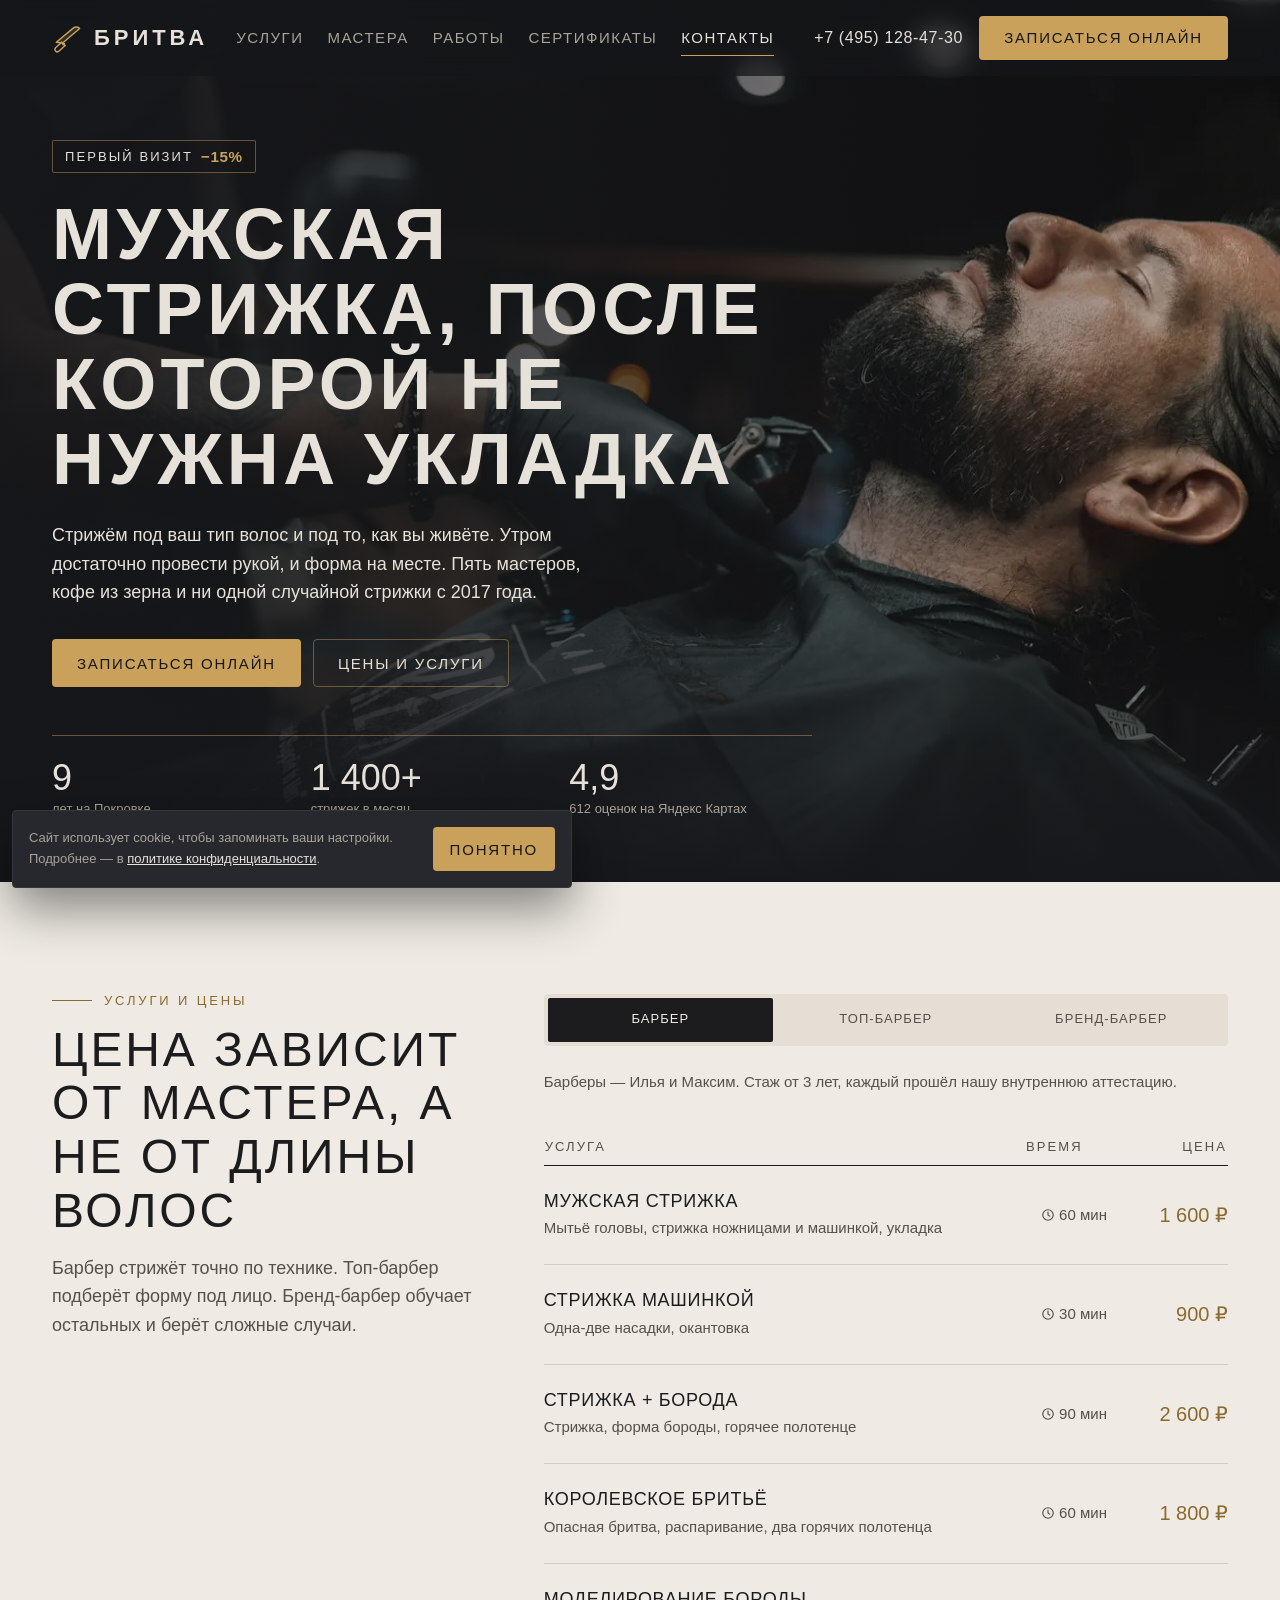
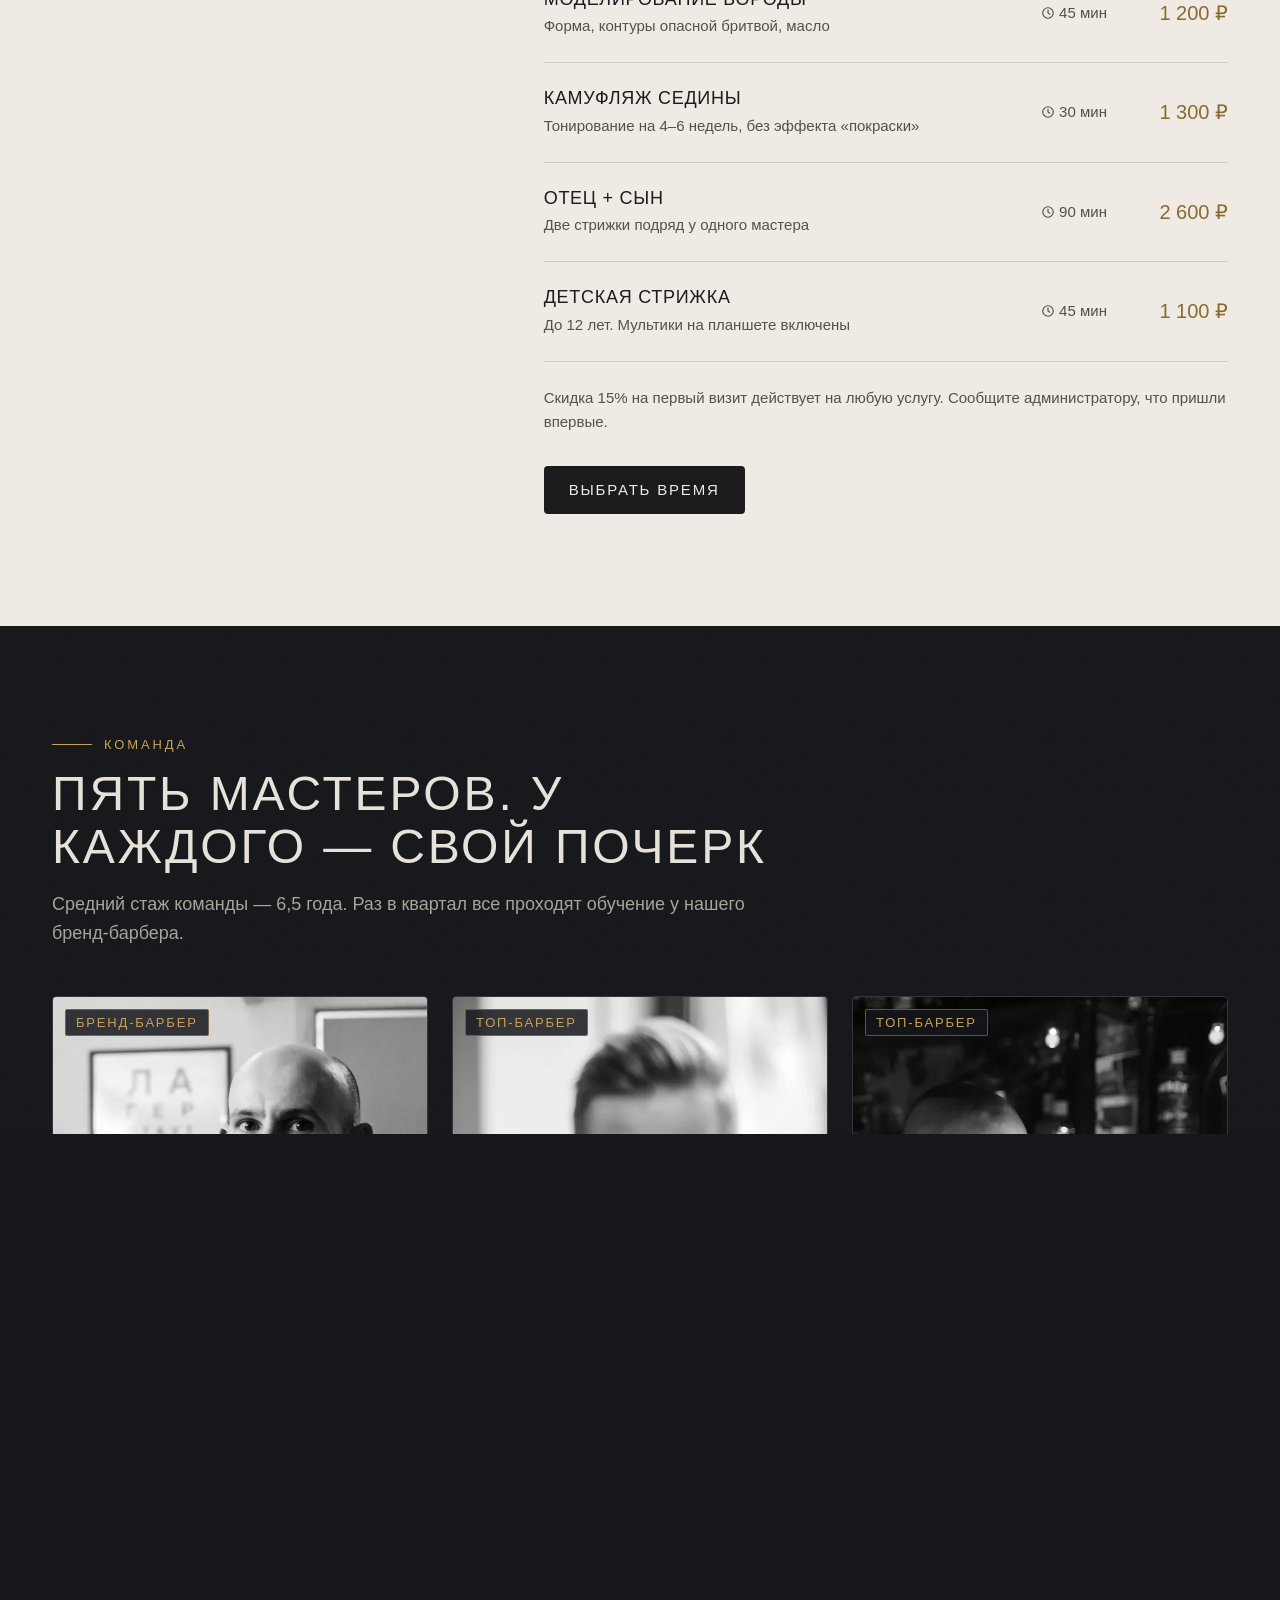
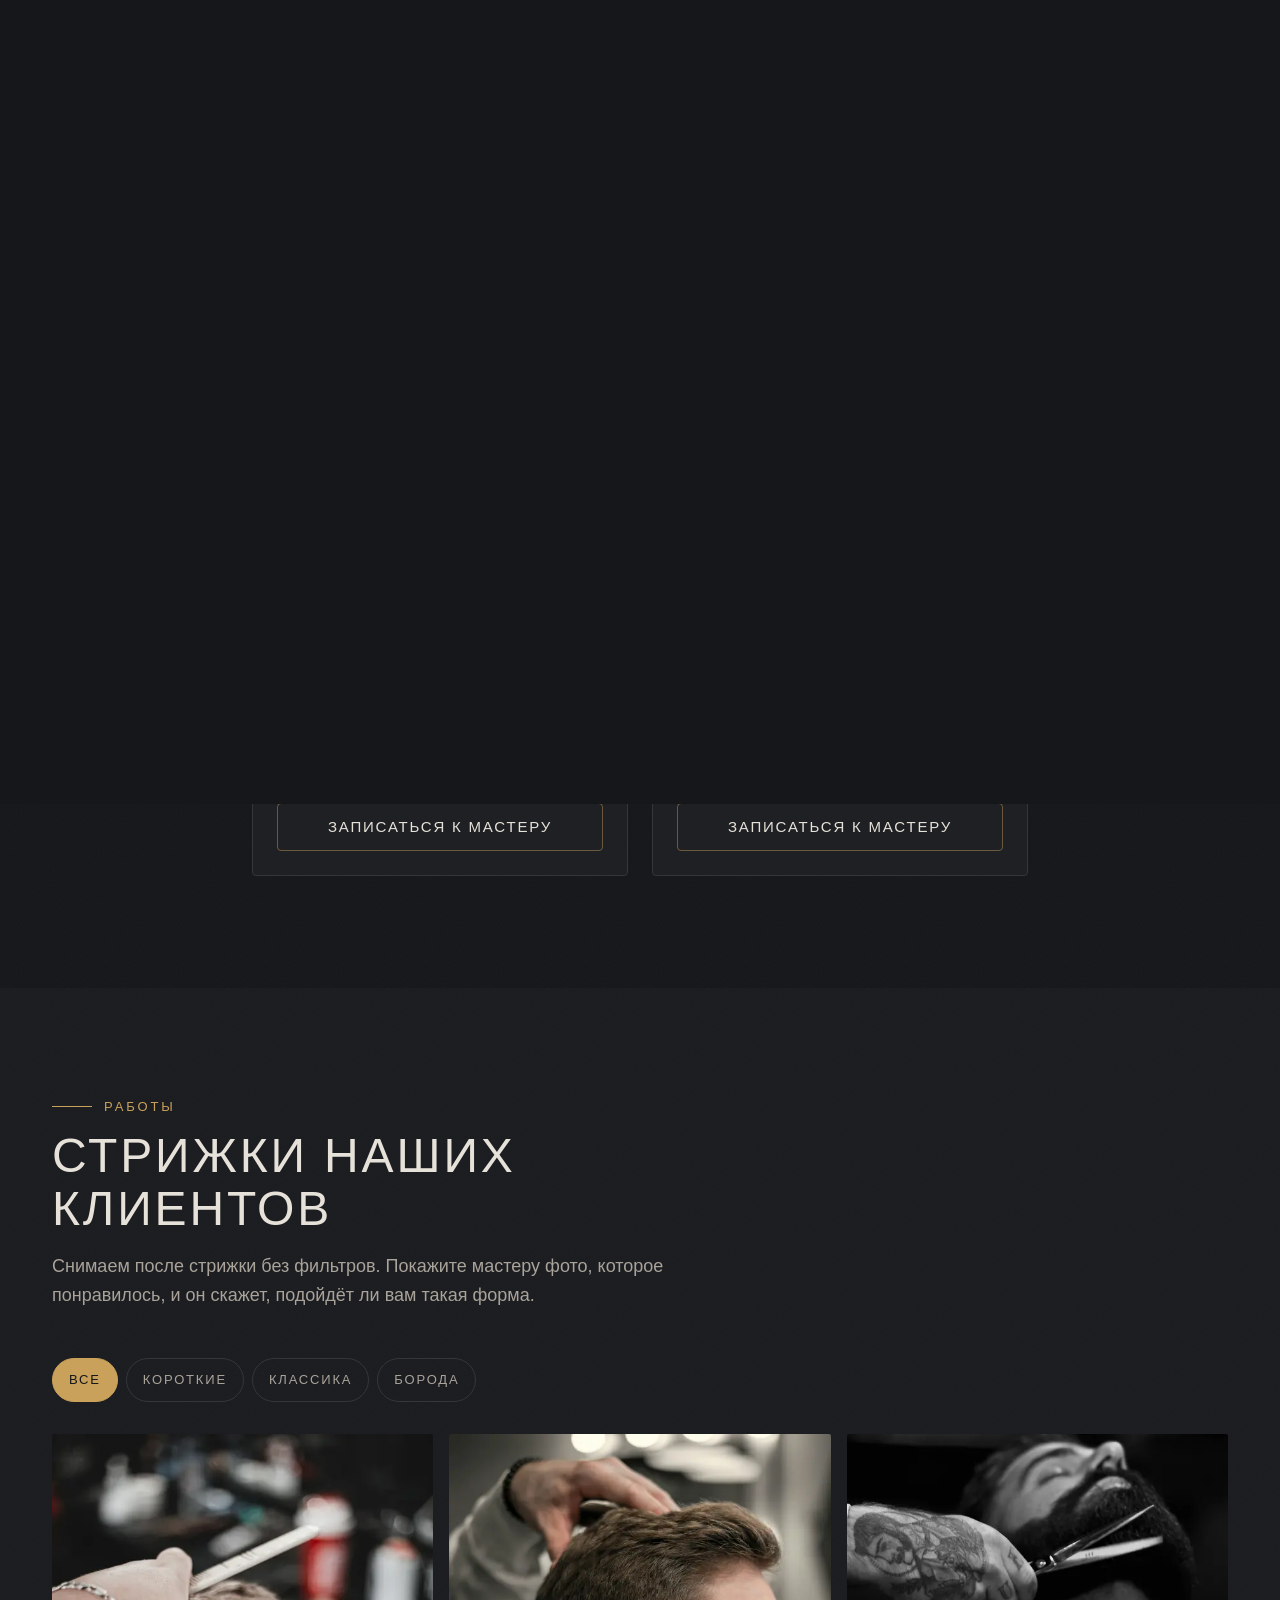
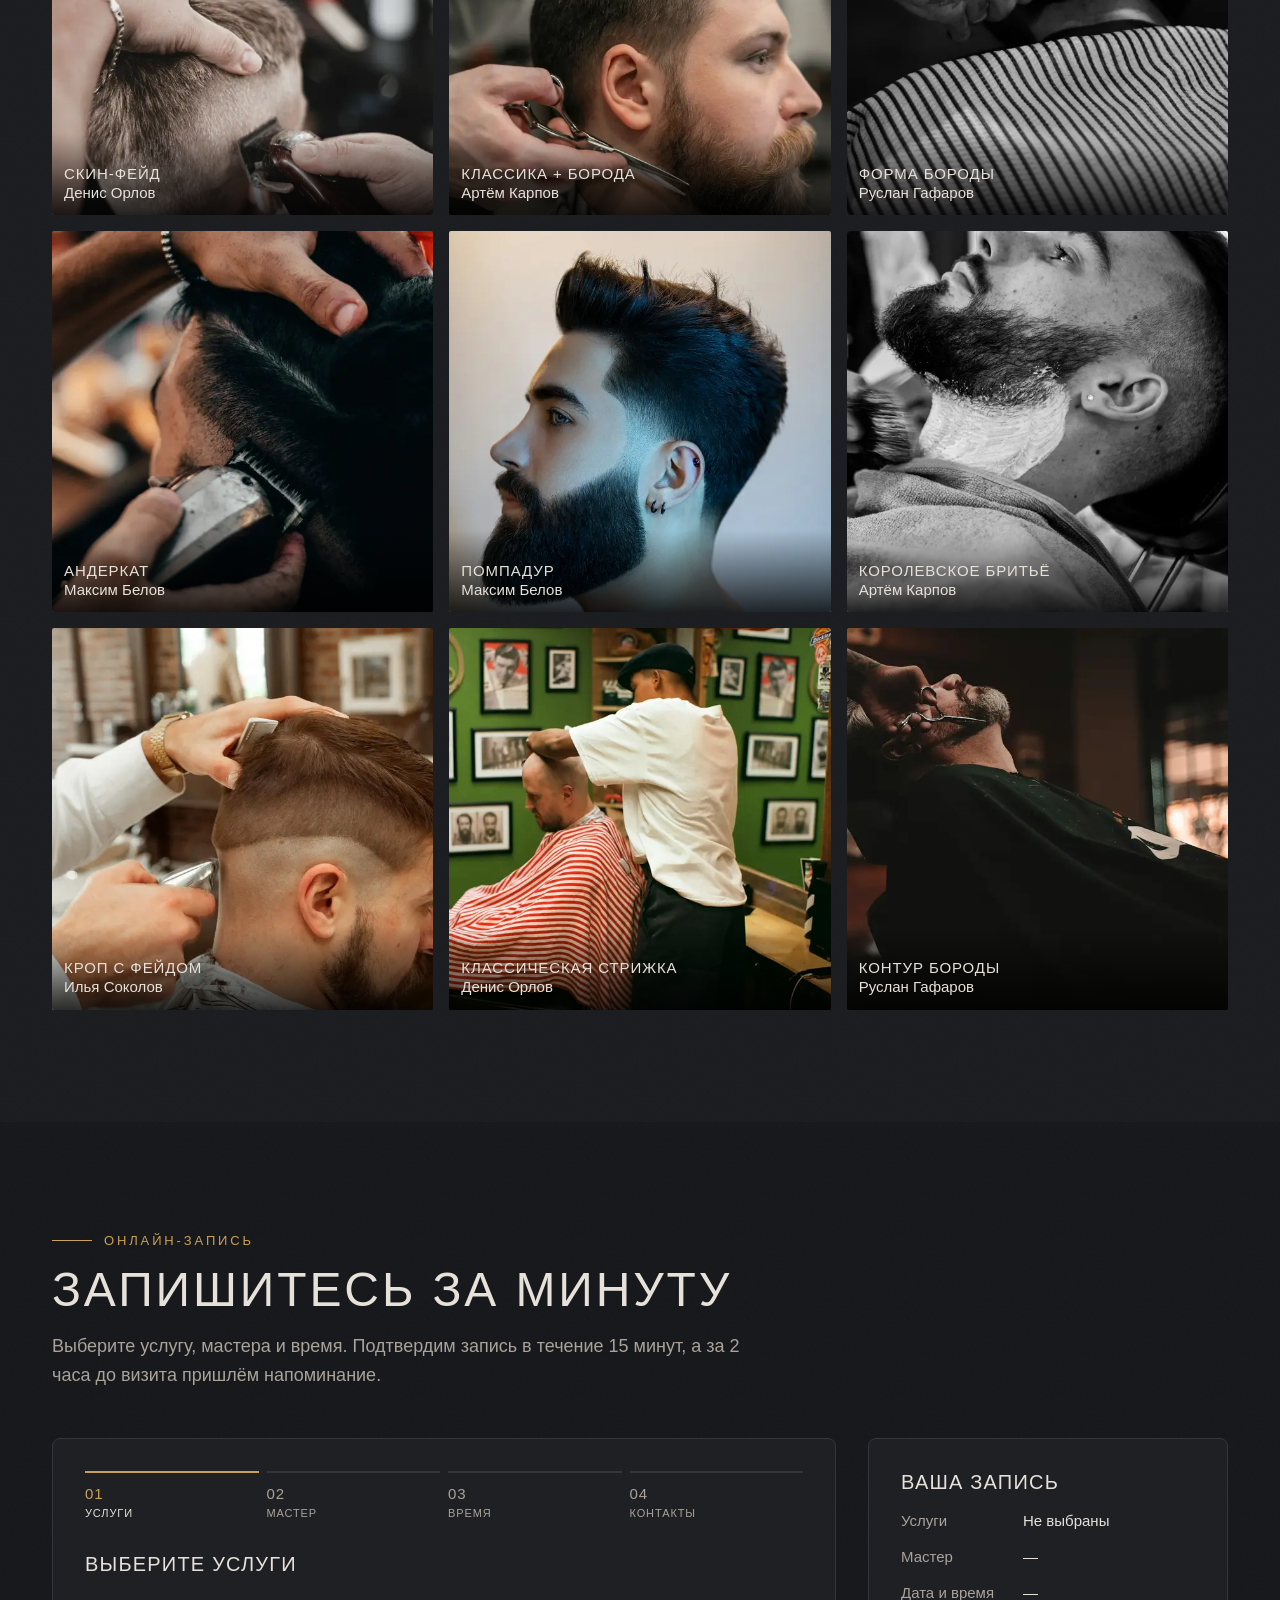
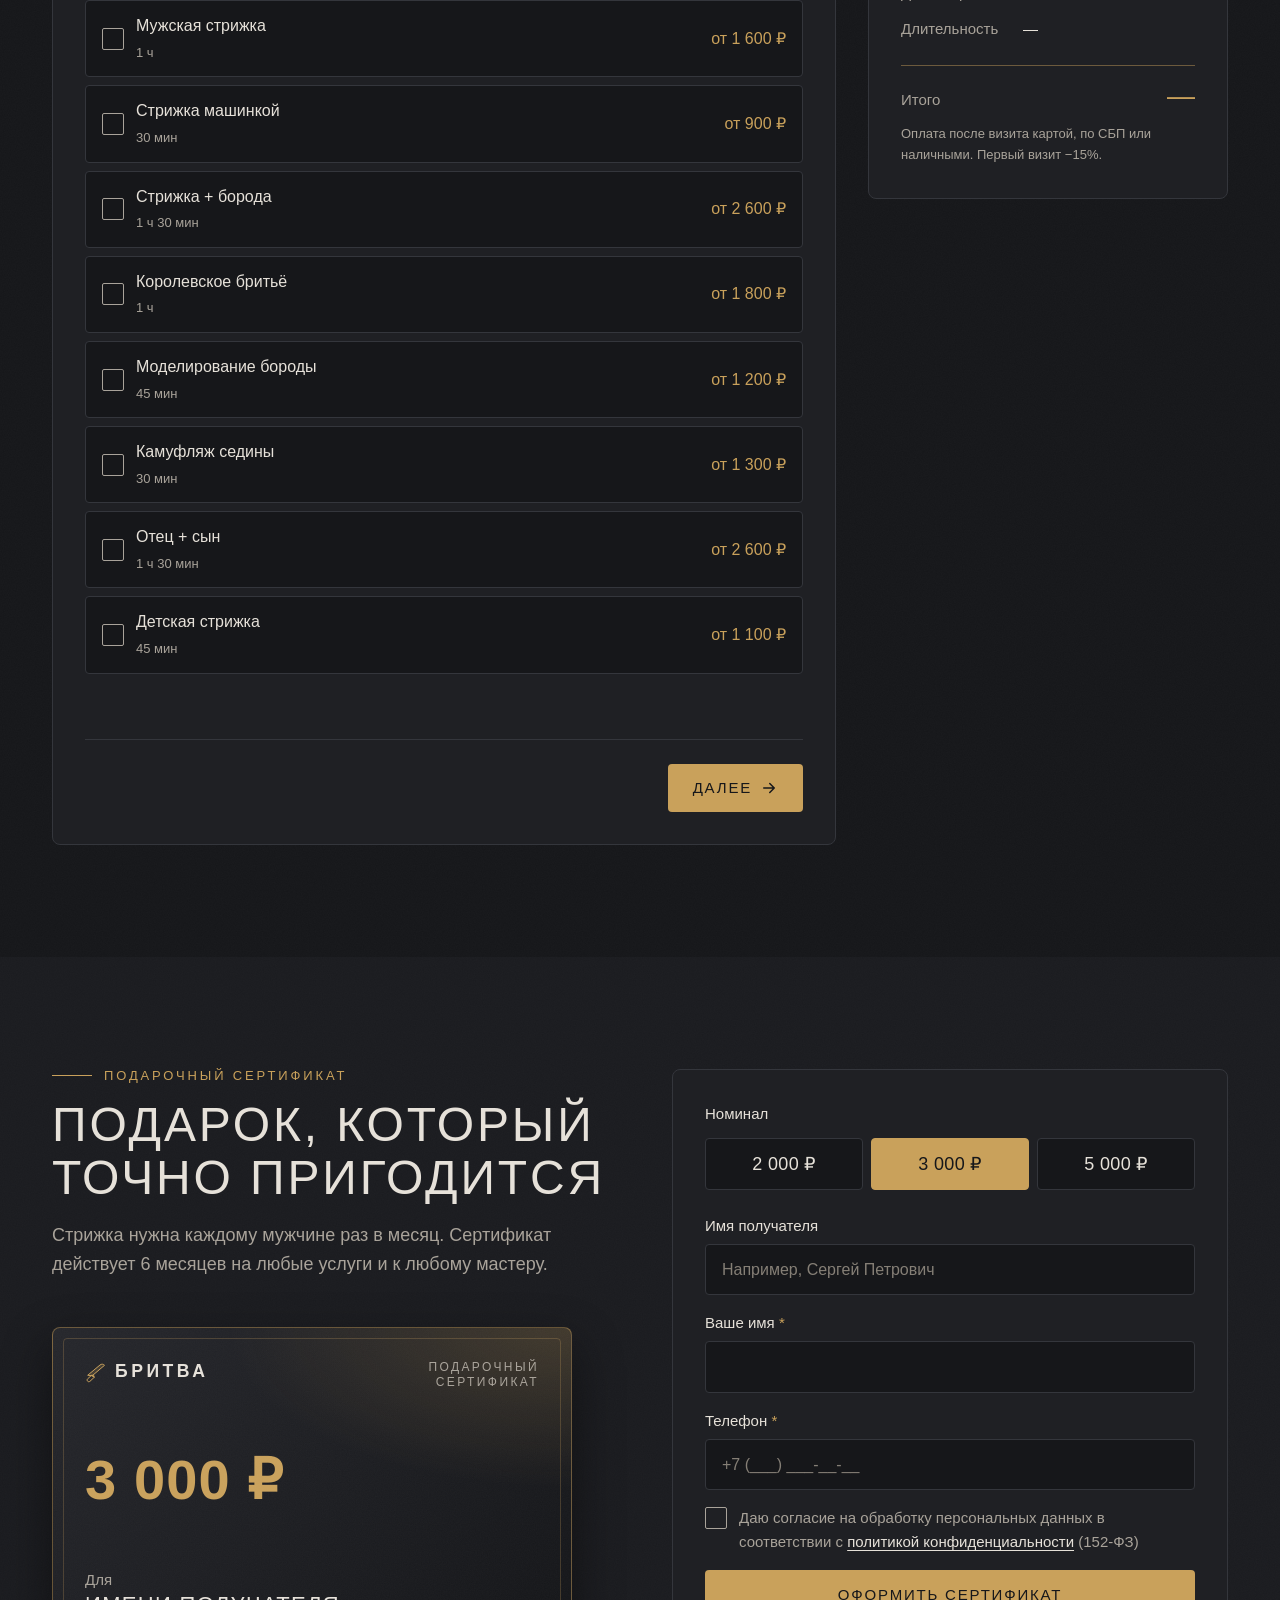
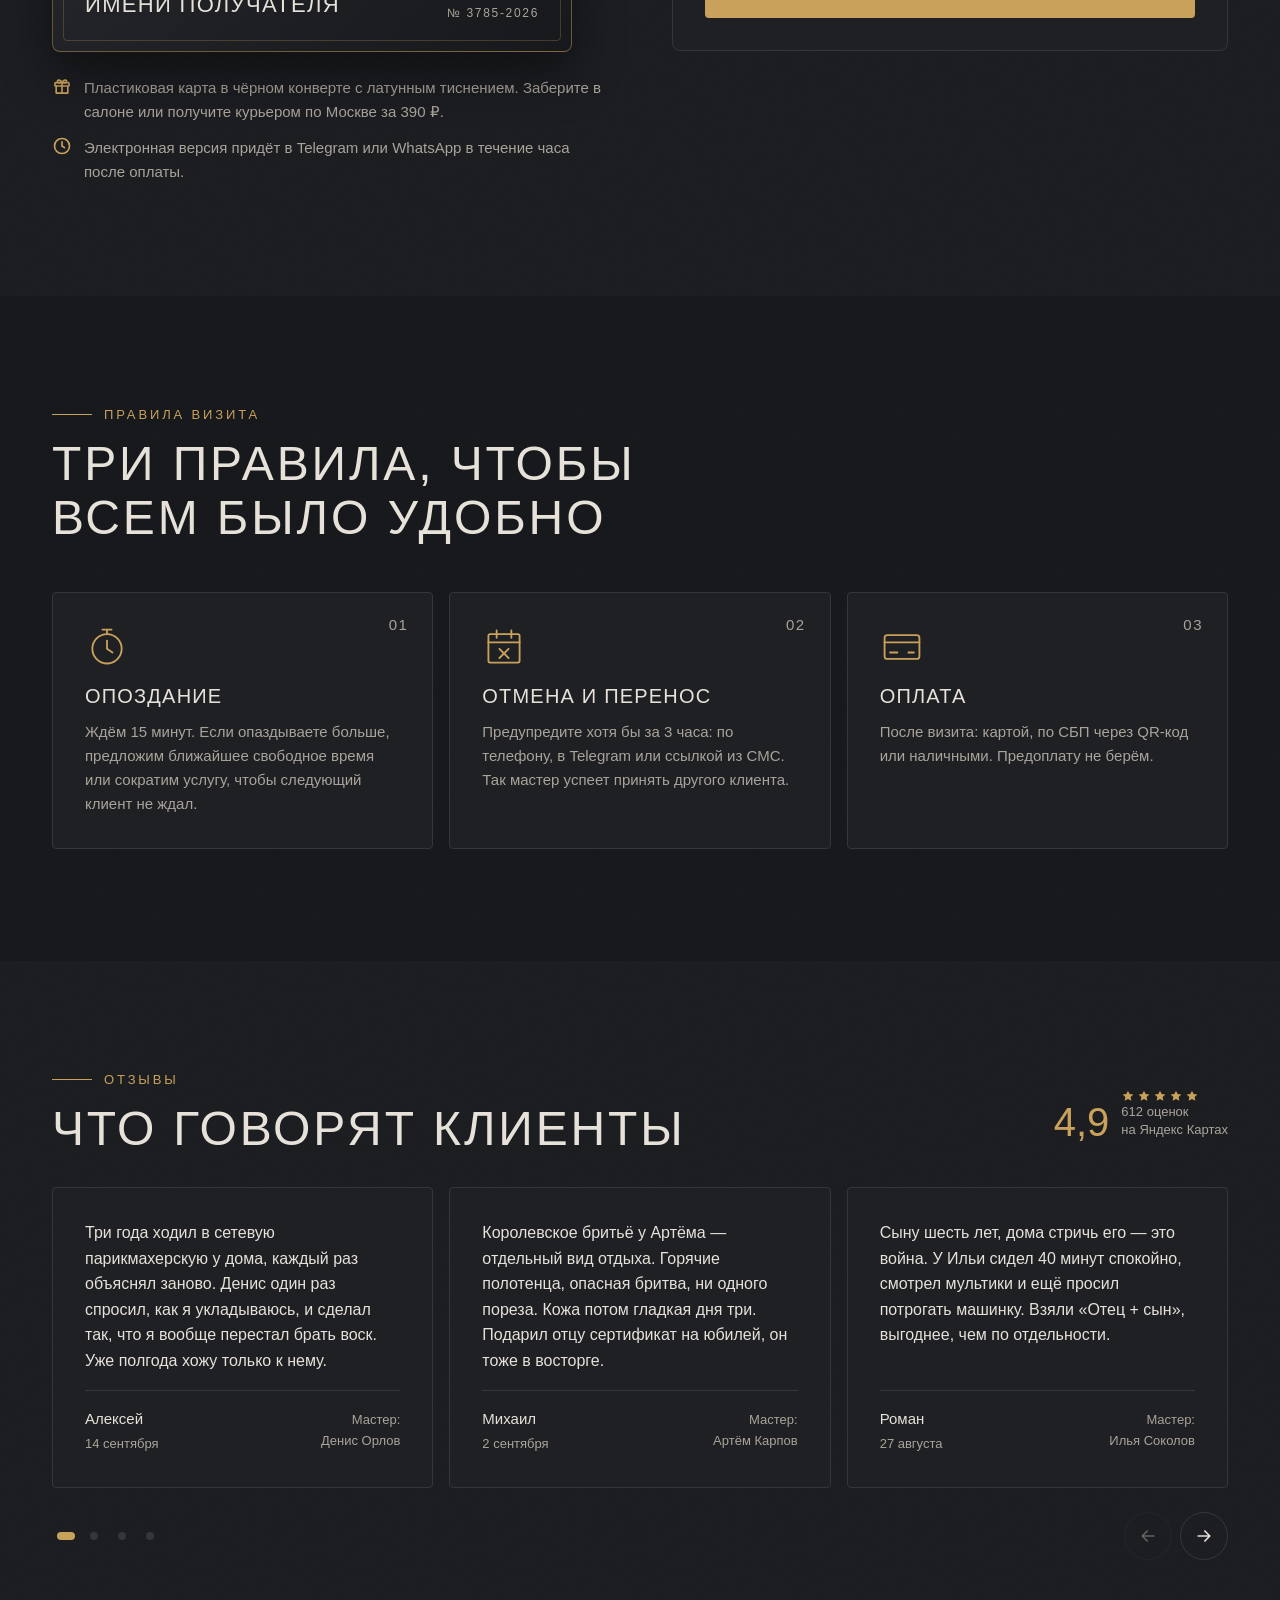
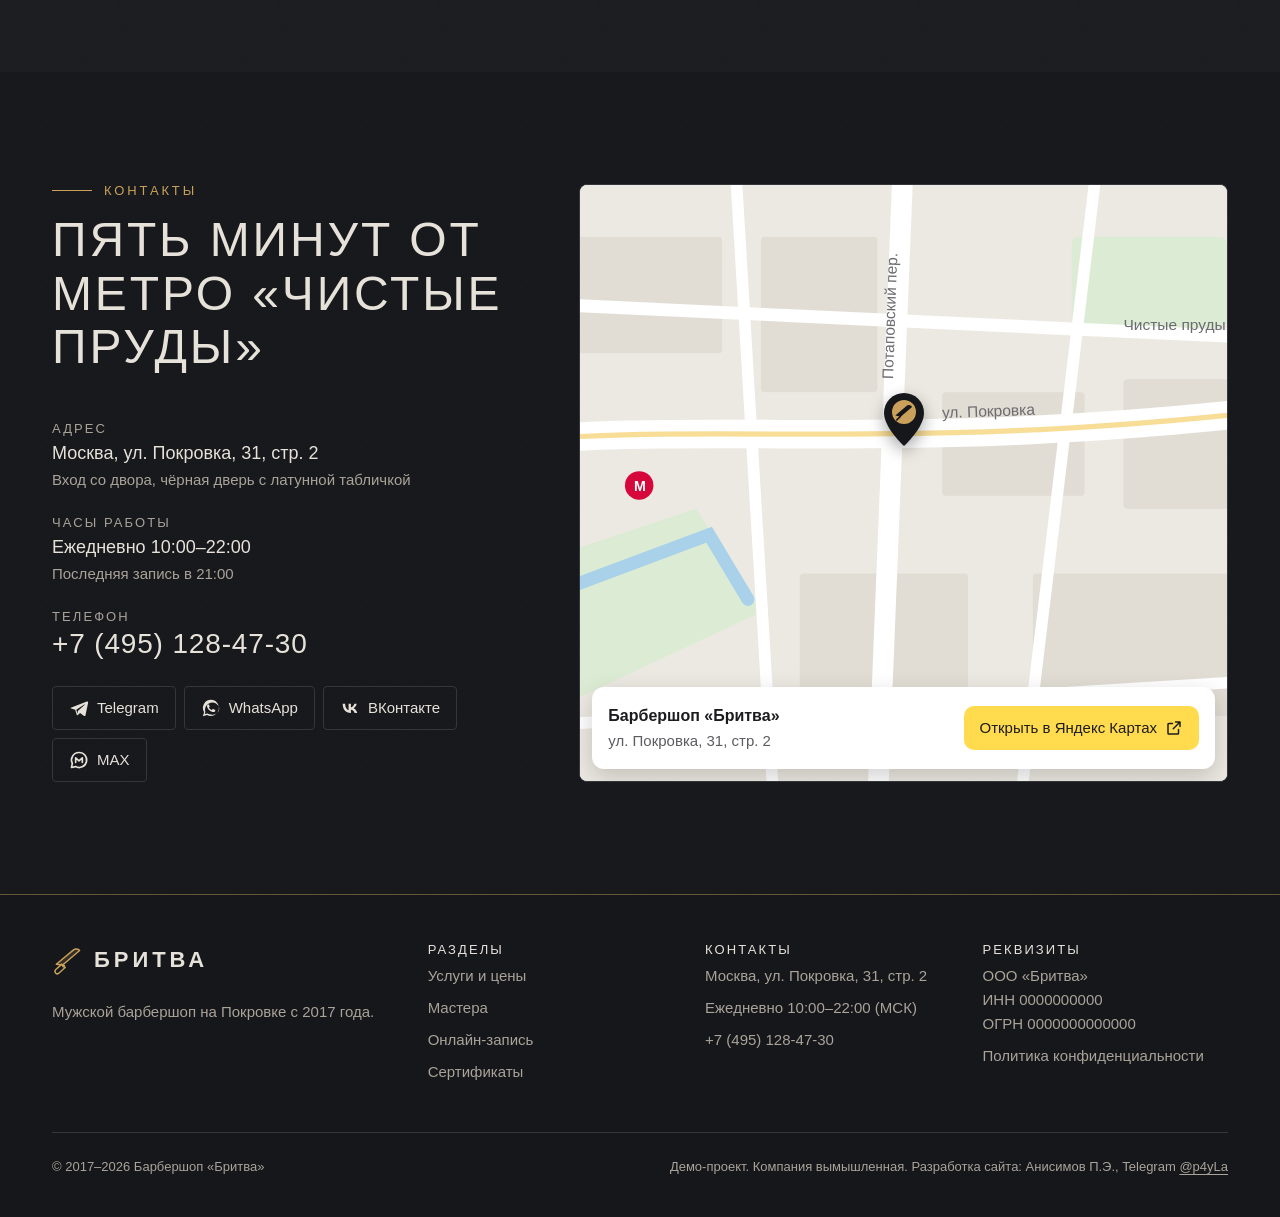
==== index.html @ 9d1bcde1 "Барбершоп «Бритва»: демо-сайт с онлайн-записью Co-Authored-By: Claude Opus 5.5 <noreply@anthropic.co" ====
<!doctype html>
<html lang="ru">
<head>
  <meta charset="utf-8">
  <meta name="viewport" content="width=device-width, initial-scale=1, viewport-fit=cover">
  <title>Барбершоп «Бритва» на Покровке — мужские стрижки и бритьё, запись онлайн</title>
  <meta name="description" content="Мужские стрижки от 1 600 ₽, королевское бритьё и оформление бороды на Покровке. 5 мастеров, ежедневно 10:00–22:00. Запись онлайн за минуту, первый визит −15%.">
  <link rel="canonical" href="https://p4yla.github.io/britva-barbershop/">
  <meta name="theme-color" content="#16171a">
  <meta name="format-detection" content="telephone=no">

  <!-- Яндекс Вебмастер: вставьте свой код подтверждения -->
  <!-- <meta name="yandex-verification" content="XXXXXXXXXXXXXXXX"> -->

  <!-- Open Graph / Twitter Card -->
  <meta property="og:type" content="website">
  <meta property="og:locale" content="ru_RU">
  <meta property="og:site_name" content="Барбершоп «Бритва»">
  <meta property="og:title" content="«Бритва» — мужская стрижка, после которой не нужна укладка">
  <meta property="og:description" content="Барбершоп на Покровке: 5 мастеров, королевское бритьё, запись онлайн. Первый визит −15%.">
  <meta property="og:url" content="https://p4yla.github.io/britva-barbershop/">
  <meta property="og:image" content="https://p4yla.github.io/britva-barbershop/img/og.jpg">
  <meta property="og:image:width" content="1200">
  <meta property="og:image:height" content="630">
  <meta name="twitter:card" content="summary_large_image">
  <meta name="twitter:title" content="«Бритва» — мужская стрижка, после которой не нужна укладка">
  <meta name="twitter:description" content="Барбершоп на Покровке: 5 мастеров, королевское бритьё, запись онлайн.">
  <meta name="twitter:image" content="https://p4yla.github.io/britva-barbershop/img/og.jpg">

  <link rel="icon" href="img/favicon.svg" type="image/svg+xml">
  <link rel="preload" href="fonts/oswald-700-cyrillic.woff2" as="font" type="font/woff2" crossorigin>
  <link rel="preload" href="img/hero-800.webp" as="image" type="image/webp" media="(max-width: 767px)">
  <link rel="preload" href="img/hero-1600.webp" as="image" type="image/webp" media="(min-width: 768px)">
  <link rel="stylesheet" href="css/style.css">

  <!-- Класс .js включает анимации появления. Без JS контент просто виден. -->
  <script>document.documentElement.classList.add('js')</script>

  <!-- Яндекс Метрика: вставьте код счётчика сюда -->
  <!--
  <script type="text/javascript">
    (function(m,e,t,r,i,k,a){ ... })(window, document, "script", "https://mc.yandex.ru/metrika/tag.js", "ym");
    ym(00000000, "init", { clickmap:true, trackLinks:true, accurateTrackBounce:true });
  </script>
  <noscript><div><img src="https://mc.yandex.ru/watch/00000000" style="position:absolute; left:-9999px;" alt=""></div></noscript>
  -->

  <script type="application/ld+json">
  {
    "@context": "https://schema.org",
    "@type": "HairSalon",
    "additionalType": "https://www.wikidata.org/wiki/Q1063715",
    "name": "Барбершоп «Бритва»",
    "description": "Мужской барбершоп: стрижки, бритьё опасной бритвой, оформление бороды.",
    "url": "https://p4yla.github.io/britva-barbershop/",
    "image": "https://p4yla.github.io/britva-barbershop/img/og.jpg",
    "telephone": "+7-495-128-47-30",
    "priceRange": "900–4 100 ₽",
    "currenciesAccepted": "RUB",
    "paymentAccepted": "Банковская карта, СБП, наличные",
    "address": {
      "@type": "PostalAddress",
      "streetAddress": "ул. Покровка, 31, стр. 2",
      "addressLocality": "Москва",
      "postalCode": "105062",
      "addressCountry": "RU"
    },
    "geo": { "@type": "GeoCoordinates", "latitude": 55.7596, "longitude": 37.6517 },
    "openingHoursSpecification": [{
      "@type": "OpeningHoursSpecification",
      "dayOfWeek": ["Monday","Tuesday","Wednesday","Thursday","Friday","Saturday","Sunday"],
      "opens": "10:00", "closes": "22:00"
    }],
    "aggregateRating": { "@type": "AggregateRating", "ratingValue": "4.9", "reviewCount": "612" },
    "hasOfferCatalog": {
      "@type": "OfferCatalog",
      "name": "Услуги барбершопа",
      "itemListElement": [
        { "@type": "Offer", "itemOffered": { "@type": "Service", "name": "Мужская стрижка" }, "price": "1600", "priceCurrency": "RUB" },
        { "@type": "Offer", "itemOffered": { "@type": "Service", "name": "Стрижка машинкой" }, "price": "900", "priceCurrency": "RUB" },
        { "@type": "Offer", "itemOffered": { "@type": "Service", "name": "Стрижка + борода" }, "price": "2600", "priceCurrency": "RUB" },
        { "@type": "Offer", "itemOffered": { "@type": "Service", "name": "Королевское бритьё" }, "price": "1800", "priceCurrency": "RUB" },
        { "@type": "Offer", "itemOffered": { "@type": "Service", "name": "Моделирование бороды" }, "price": "1200", "priceCurrency": "RUB" },
        { "@type": "Offer", "itemOffered": { "@type": "Service", "name": "Камуфляж седины" }, "price": "1300", "priceCurrency": "RUB" },
        { "@type": "Offer", "itemOffered": { "@type": "Service", "name": "Отец + сын" }, "price": "2600", "priceCurrency": "RUB" },
        { "@type": "Offer", "itemOffered": { "@type": "Service", "name": "Детская стрижка до 12 лет" }, "price": "1100", "priceCurrency": "RUB" }
      ]
    }
  }
  </script>
</head>
<body>
  <!-- SVG-спрайт: все иконки в одном месте, используются через <use> -->
  <svg width="0" height="0" style="position:absolute" aria-hidden="true" focusable="false">
    <symbol id="i-razor" viewBox="0 0 48 48" fill="none" stroke="currentColor" stroke-width="2" stroke-linejoin="round" stroke-linecap="round">
      <path d="M6 30 L30 10 c3-2.4 7-2 9 .6 l-24 20.4 z" fill="currentColor" fill-opacity=".18"/>
      <path d="M15 31 l3.5 3.5"/>
      <path d="M18.5 34.5 L10 42.5 c-1.4 1.3-3.6 1.2-4.9-.2 -1.2-1.4-1.1-3.5.3-4.8 L14 29.8"/>
      <circle cx="16.4" cy="32.4" r="1.2" fill="currentColor"/>
    </symbol>
    <symbol id="i-check" viewBox="0 0 24 24" fill="none" stroke="currentColor" stroke-width="3" stroke-linecap="round" stroke-linejoin="round"><path d="M5 12.5l4.5 4.5L19 7.5"/></symbol>
    <symbol id="i-clock" viewBox="0 0 24 24" fill="none" stroke="currentColor" stroke-width="2" stroke-linecap="round"><circle cx="12" cy="12" r="9"/><path d="M12 7v5l3 2"/></symbol>
    <symbol id="i-arrow-left" viewBox="0 0 24 24" fill="none" stroke="currentColor" stroke-width="2" stroke-linecap="round" stroke-linejoin="round"><path d="M19 12H5M11 6l-6 6 6 6"/></symbol>
    <symbol id="i-arrow-right" viewBox="0 0 24 24" fill="none" stroke="currentColor" stroke-width="2" stroke-linecap="round" stroke-linejoin="round"><path d="M5 12h14M13 6l6 6-6 6"/></symbol>
    <symbol id="i-star" viewBox="0 0 24 24" fill="currentColor"><path d="M12 2.8l2.8 5.9 6.4.8-4.7 4.4 1.2 6.4L12 17.2l-5.7 3.1 1.2-6.4L2.8 9.5l6.4-.8z"/></symbol>
    <symbol id="i-calendar" viewBox="0 0 24 24" fill="none" stroke="currentColor" stroke-width="2" stroke-linecap="round"><rect x="3.5" y="5" width="17" height="15.5" rx="1.5"/><path d="M3.5 10h17M8 3v4M16 3v4"/></symbol>
    <symbol id="i-late" viewBox="0 0 48 48" fill="none" stroke="currentColor" stroke-width="2" stroke-linecap="round"><circle cx="24" cy="26" r="16"/><path d="M24 17v9l6 4M19 5h10M24 5v5"/></symbol>
    <symbol id="i-cancel" viewBox="0 0 48 48" fill="none" stroke="currentColor" stroke-width="2" stroke-linecap="round"><rect x="7" y="10" width="34" height="31" rx="2"/><path d="M7 19h34M16 6v8M32 6v8M19 26l10 10M29 26L19 36"/></symbol>
    <symbol id="i-card" viewBox="0 0 48 48" fill="none" stroke="currentColor" stroke-width="2" stroke-linecap="round"><rect x="5" y="11" width="38" height="26" rx="3"/><path d="M5 19h38M11 30h8M31 30h6"/></symbol>
    <symbol id="i-gift" viewBox="0 0 24 24" fill="none" stroke="currentColor" stroke-width="2" stroke-linecap="round" stroke-linejoin="round"><rect x="3.5" y="8" width="17" height="4" rx="1"/><path d="M5 12v8.5h14V12M12 8v12.5M12 8c-1.5-3.5-5.5-4-5.5-1.5S10 8 12 8zm0 0c1.5-3.5 5.5-4 5.5-1.5S14 8 12 8z"/></symbol>
    <symbol id="i-users" viewBox="0 0 24 24" fill="none" stroke="currentColor" stroke-width="2" stroke-linecap="round"><circle cx="9" cy="8" r="3.5"/><path d="M2.5 20c.8-3.6 3.3-5.5 6.5-5.5s5.7 1.9 6.5 5.5"/><path d="M15.5 4.8a3.5 3.5 0 010 6.4M18 14.8c1.8.8 3 2.5 3.5 5.2"/></symbol>
    <symbol id="i-pin" viewBox="0 0 24 24" fill="none" stroke="currentColor" stroke-width="2"><path d="M12 21s7-6.2 7-11.5A7 7 0 005 9.5C5 14.8 12 21 12 21z"/><circle cx="12" cy="9.5" r="2.5"/></symbol>
    <symbol id="i-telegram" viewBox="0 0 24 24" fill="currentColor"><path d="M21.4 4.2L2.9 11.3c-1.1.4-1.1 1.1-.2 1.4l4.7 1.5 1.8 5.6c.2.6.1.9.8.9.5 0 .7-.2 1-.5l2.3-2.2 4.8 3.5c.9.5 1.5.2 1.7-.8l3.1-14.8c.3-1.3-.5-1.9-1.5-1.5zM8.7 14l9.7-6.1c.5-.3.9-.1.5.2l-8.3 7.5-.3 3.4L8.7 14z"/></symbol>
    <symbol id="i-whatsapp" viewBox="0 0 24 24" fill="currentColor"><path d="M12 2.2a9.7 9.7 0 00-8.3 14.7L2.3 21.8l5-1.3A9.7 9.7 0 1012 2.2zm0 17.7c-1.5 0-3-.4-4.2-1.2l-.3-.2-3 .8.8-2.9-.2-.3a8 8 0 1116.9-4.2A8 8 0 0112 19.9zm4.4-6c-.2-.1-1.4-.7-1.7-.8-.2-.1-.4-.1-.5.1l-.8 1c-.1.2-.3.2-.5.1-.7-.3-2.2-.9-3.2-2.7-.2-.4.2-.4.7-1.3.1-.2 0-.3 0-.4l-.8-1.8c-.2-.5-.4-.4-.5-.4h-.5c-.2 0-.4.1-.6.3-.2.2-.8.8-.8 2s.9 2.3 1 2.5c.1.2 1.7 2.7 4.2 3.8 1.6.7 2.2.7 3 .6.5-.1 1.4-.6 1.6-1.1.2-.6.2-1 .1-1.1l-.5-.3z"/></symbol>
    <symbol id="i-vk" viewBox="0 0 24 24" fill="currentColor"><path d="M12.8 18c-6 0-9.5-4.1-9.6-11h3c.1 5 2.3 7.2 4.1 7.6V7h2.8v4.3c1.7-.2 3.6-2.2 4.2-4.3h2.8c-.5 2.6-2.4 4.6-3.8 5.4 1.4.7 3.6 2.4 4.4 5.6h-3.1c-.6-2.1-2.3-3.7-4.5-3.9V18h-.3z"/></symbol>
    <symbol id="i-max" viewBox="0 0 24 24" fill="none" stroke="currentColor" stroke-width="2" stroke-linejoin="round"><path d="M12 3a9 9 0 00-8 13.1L3 21l4.9-1.1A9 9 0 1012 3z"/><path d="M8 15V9.5l4 3.5 4-3.5V15" stroke-linecap="round"/></symbol>
    <symbol id="i-phone" viewBox="0 0 24 24" fill="none" stroke="currentColor" stroke-width="2" stroke-linejoin="round"><path d="M5 3.5h3.5l1.8 4.5-2.3 1.4a11 11 0 006.6 6.6l1.4-2.3 4.5 1.8V19a1.5 1.5 0 01-1.5 1.5A16.5 16.5 0 013.5 5 1.5 1.5 0 015 3.5z"/></symbol>
    <symbol id="i-external" viewBox="0 0 24 24" fill="none" stroke="currentColor" stroke-width="2" stroke-linecap="round" stroke-linejoin="round"><path d="M14 4h6v6M20 4l-9 9M18 14v5a1 1 0 01-1 1H5a1 1 0 01-1-1V7a1 1 0 011-1h5"/></symbol>
  </svg>

  <a class="skip-link" href="#main">Перейти к содержанию</a>

  <header class="header" id="header">
    <div class="container header__inner">
      <a class="logo" href="#top" aria-label="Бритва — на главную">
        <svg aria-hidden="true"><use href="#i-razor"/></svg>
        <span>БРИТВА</span>
      </a>
      <nav class="nav" aria-label="Основное меню">
        <ul>
          <li><a href="#services">Услуги</a></li>
          <li><a href="#masters">Мастера</a></li>
          <li><a href="#works">Работы</a></li>
          <li><a href="#certificate">Сертификаты</a></li>
          <li><a href="#contacts">Контакты</a></li>
        </ul>
      </nav>
      <a class="header__phone" href="tel:+74951284730">+7 (495) 128-47-30</a>
      <a class="btn btn--primary header__cta" href="#booking">Записаться онлайн</a>
      <button class="burger" type="button" aria-label="Открыть меню" aria-expanded="false" aria-controls="mobile-menu"><span></span></button>
    </div>
  </header>

  <div class="mobile-menu" id="mobile-menu" hidden>
    <nav aria-label="Мобильное меню">
      <ul>
        <li><a href="#services">Услуги</a></li>
        <li><a href="#masters">Мастера</a></li>
        <li><a href="#works">Работы</a></li>
        <li><a href="#certificate">Сертификаты</a></li>
        <li><a href="#contacts">Контакты</a></li>
      </ul>
    </nav>
    <a class="mobile-menu__phone" href="tel:+74951284730">+7 (495) 128-47-30</a>
    <a class="btn btn--primary btn--block" href="#booking">Записаться онлайн</a>
  </div>

  <main id="main">
    <!-- ===== Первый экран ===== -->
    <section class="hero grain" id="top" aria-labelledby="hero-title">
      <picture class="hero__media">
        <source media="(min-width: 768px)" srcset="img/hero-1600.webp" type="image/webp">
        <img src="img/hero-800.webp" width="800" height="1000" alt="Мастер оформляет бороду клиенту в кресле барбершопа" fetchpriority="high">
      </picture>
      <div class="container">
        <div class="hero__content">
          <p class="hero__badge">Первый визит <b>−15%</b></p>
          <h1 class="hero__title" id="hero-title">Мужская стрижка, после которой не нужна укладка</h1>
          <p class="hero__lead">Стрижём под ваш тип волос и под то, как вы живёте. Утром достаточно провести рукой, и форма на месте. Пять мастеров, кофе из зерна и ни одной случайной стрижки с 2017 года.</p>
          <div class="hero__actions">
            <a class="btn btn--primary" href="#booking">Записаться онлайн</a>
            <a class="btn btn--ghost" href="#services">Цены и услуги</a>
          </div>
          <dl class="hero__facts">
            <div><dt>лет на Покровке</dt><dd>9</dd></div>
            <div><dt>стрижек в месяц</dt><dd>1 400+</dd></div>
            <div><dt>612 оценок на Яндекс Картах</dt><dd>4,9</dd></div>
          </dl>
        </div>
      </div>
    </section>

    <!-- ===== Услуги и цены ===== -->
    <section class="section section--light" id="services" aria-labelledby="services-title">
      <div class="container price-layout">
        <div class="section-head reveal">
          <p class="eyebrow">Услуги и цены</p>
          <h2 class="section-title" id="services-title">Цена зависит от мастера, а не от длины волос</h2>
          <p class="section-lead">Барбер стрижёт точно по технике. Топ-барбер подберёт форму под лицо. Бренд-барбер обучает остальных и берёт сложные случаи.</p>
        </div>
        <div class="reveal" data-delay="1">
          <div class="level-switch" role="group" aria-label="Уровень мастера">
            <button type="button" data-level="0" aria-pressed="true">Барбер</button>
            <button type="button" data-level="1" aria-pressed="false">Топ-барбер</button>
            <button type="button" data-level="2" aria-pressed="false">Бренд-барбер</button>
          </div>
          <p class="level-note" id="level-note" aria-live="polite">Барберы — Илья и Максим. Стаж от 3 лет, каждый прошёл нашу внутреннюю аттестацию.</p>
          <table class="price-table" id="price-table">
            <caption class="visually-hidden">Цены на услуги в зависимости от уровня мастера</caption>
            <thead><tr><th scope="col">Услуга</th><th scope="col">Время</th><th scope="col">Цена</th></tr></thead>
            <tbody>
              <tr data-id="cut" data-dur="60" data-prices="1600,2000,2600">
                <th scope="row"><b>Мужская стрижка</b><small>Мытьё головы, стрижка ножницами и машинкой, укладка</small></th>
                <td class="td-time"><svg aria-hidden="true"><use href="#i-clock"/></svg>60 мин</td>
                <td class="td-price">1 600 ₽</td>
              </tr>
              <tr data-id="clipper" data-dur="30" data-prices="900,1100,1400">
                <th scope="row"><b>Стрижка машинкой</b><small>Одна-две насадки, окантовка</small></th>
                <td class="td-time"><svg aria-hidden="true"><use href="#i-clock"/></svg>30 мин</td>
                <td class="td-price">900 ₽</td>
              </tr>
              <tr data-id="combo" data-dur="90" data-prices="2600,3200,4100">
                <th scope="row"><b>Стрижка + борода</b><small>Стрижка, форма бороды, горячее полотенце</small></th>
                <td class="td-time"><svg aria-hidden="true"><use href="#i-clock"/></svg>90 мин</td>
                <td class="td-price">2 600 ₽</td>
              </tr>
              <tr data-id="shave" data-dur="60" data-prices="1800,2200,2800">
                <th scope="row"><b>Королевское бритьё</b><small>Опасная бритва, распаривание, два горячих полотенца</small></th>
                <td class="td-time"><svg aria-hidden="true"><use href="#i-clock"/></svg>60 мин</td>
                <td class="td-price">1 800 ₽</td>
              </tr>
              <tr data-id="beard" data-dur="45" data-prices="1200,1500,1900">
                <th scope="row"><b>Моделирование бороды</b><small>Форма, контуры опасной бритвой, масло</small></th>
                <td class="td-time"><svg aria-hidden="true"><use href="#i-clock"/></svg>45 мин</td>
                <td class="td-price">1 200 ₽</td>
              </tr>
              <tr data-id="grey" data-dur="30" data-prices="1300,1500,1800">
                <th scope="row"><b>Камуфляж седины</b><small>Тонирование на 4–6 недель, без эффекта «покраски»</small></th>
                <td class="td-time"><svg aria-hidden="true"><use href="#i-clock"/></svg>30 мин</td>
                <td class="td-price">1 300 ₽</td>
              </tr>
              <tr data-id="family" data-dur="90" data-prices="2600,3200,4000">
                <th scope="row"><b>Отец + сын</b><small>Две стрижки подряд у одного мастера</small></th>
                <td class="td-time"><svg aria-hidden="true"><use href="#i-clock"/></svg>90 мин</td>
                <td class="td-price">2 600 ₽</td>
              </tr>
              <tr data-id="kids" data-dur="45" data-prices="1100,1300,1700">
                <th scope="row"><b>Детская стрижка</b><small>До 12 лет. Мультики на планшете включены</small></th>
                <td class="td-time"><svg aria-hidden="true"><use href="#i-clock"/></svg>45 мин</td>
                <td class="td-price">1 100 ₽</td>
              </tr>
            </tbody>
          </table>
          <p class="price-footnote">Скидка 15% на первый визит действует на любую услугу. Сообщите администратору, что пришли впервые.</p>
          <div class="price-cta">
            <a class="btn btn--primary" href="#booking">Выбрать время</a>
          </div>
        </div>
      </div>
    </section>

    <!-- ===== Мастера ===== -->
    <section class="section grain" id="masters" aria-labelledby="masters-title">
      <div class="container">
        <div class="section-head reveal">
          <p class="eyebrow">Команда</p>
          <h2 class="section-title" id="masters-title">Пять мастеров. У каждого — свой почерк</h2>
          <p class="section-lead">Средний стаж команды — 6,5 года. Раз в квартал все проходят обучение у нашего бренд-барбера.</p>
        </div>
        <ul class="masters">
          <li class="master reveal" data-master="artem" data-name="Артём Карпов" data-level="2" data-photo="img/master-1.webp">
            <div class="master__photo">
              <img src="img/master-1.webp" width="600" height="750" loading="lazy" alt="Бренд-барбер Артём Карпов, бородатый мужчина в бирюзовой футболке">
              <span class="master__level">Бренд-барбер</span>
            </div>
            <div class="master__body">
              <h3 class="master__name">Артём Карпов</h3>
              <p class="master__exp">Стаж 11 лет · основатель</p>
              <p class="master__spec">Классические мужские стрижки и королевское бритьё. Учит всю команду. Записываться лучше за неделю.</p>
              <a class="btn btn--ghost btn--block" href="#booking" data-book-master="artem">Записаться к мастеру</a>
            </div>
          </li>
          <li class="master reveal" data-delay="1" data-master="denis" data-name="Денис Орлов" data-level="1" data-photo="img/master-2.webp">
            <div class="master__photo">
              <img src="img/master-2.webp" width="600" height="750" loading="lazy" alt="Топ-барбер Денис Орлов с ножницами в руке, чёрно-белый портрет">
              <span class="master__level">Топ-барбер</span>
            </div>
            <div class="master__body">
              <h3 class="master__name">Денис Орлов</h3>
              <p class="master__exp">Стаж 7 лет</p>
              <p class="master__spec">Фейды и текстурные стрижки ножницами. Особенно хорош с густыми и жёсткими волосами.</p>
              <a class="btn btn--ghost btn--block" href="#booking" data-book-master="denis">Записаться к мастеру</a>
            </div>
          </li>
          <li class="master reveal" data-delay="2" data-master="ruslan" data-name="Руслан Гафаров" data-level="1" data-photo="img/master-4.webp">
            <div class="master__photo">
              <img src="img/master-4.webp" width="600" height="750" loading="lazy" alt="Топ-барбер Руслан Гафаров за работой в тёмном зале барбершопа">
              <span class="master__level">Топ-барбер</span>
            </div>
            <div class="master__body">
              <h3 class="master__name">Руслан Гафаров</h3>
              <p class="master__exp">Стаж 8 лет</p>
              <p class="master__spec">Бороды любой длины и бритьё опасной бритвой. Сделает контур, который держится две недели.</p>
              <a class="btn btn--ghost btn--block" href="#booking" data-book-master="ruslan">Записаться к мастеру</a>
            </div>
          </li>
          <li class="master reveal" data-master="ilya" data-name="Илья Соколов" data-level="0" data-photo="img/master-3.webp">
            <div class="master__photo">
              <img src="img/master-3.webp" width="600" height="750" loading="lazy" alt="Барбер Илья Соколов в кожаной куртке на фоне неоновой вывески «Открыто»">
              <span class="master__level">Барбер</span>
            </div>
            <div class="master__body">
              <h3 class="master__name">Илья Соколов</h3>
              <p class="master__exp">Стаж 3 года</p>
              <p class="master__spec">Короткие стрижки машинкой и детские стрижки. Дети у него не плачут: проверено на 300+ маленьких клиентах.</p>
              <a class="btn btn--ghost btn--block" href="#booking" data-book-master="ilya">Записаться к мастеру</a>
            </div>
          </li>
          <li class="master reveal" data-delay="1" data-master="maxim" data-name="Максим Белов" data-level="0" data-photo="img/master-5.webp">
            <div class="master__photo">
              <img src="img/master-5.webp" width="600" height="750" loading="lazy" alt="Барбер Максим Белов с объёмной укладкой и аккуратной бородой">
              <span class="master__level">Барбер</span>
            </div>
            <div class="master__body">
              <h3 class="master__name">Максим Белов</h3>
              <p class="master__exp">Стаж 4 года</p>
              <p class="master__spec">Кроп, андеркат и помпадур. Покажет, как уложить волосы дома за две минуты без фена.</p>
              <a class="btn btn--ghost btn--block" href="#booking" data-book-master="maxim">Записаться к мастеру</a>
            </div>
          </li>
        </ul>
      </div>
    </section>

    <!-- ===== Работы ===== -->
    <section class="section section--alt grain" id="works" aria-labelledby="works-title">
      <div class="container">
        <div class="section-head reveal">
          <p class="eyebrow">Работы</p>
          <h2 class="section-title" id="works-title">Стрижки наших клиентов</h2>
          <p class="section-lead">Снимаем после стрижки без фильтров. Покажите мастеру фото, которое понравилось, и он скажет, подойдёт ли вам такая форма.</p>
        </div>
        <div class="filters reveal" role="group" aria-label="Фильтр работ">
          <button type="button" data-filter="all" aria-pressed="true">Все</button>
          <button type="button" data-filter="short" aria-pressed="false">Короткие</button>
          <button type="button" data-filter="classic" aria-pressed="false">Классика</button>
          <button type="button" data-filter="beard" aria-pressed="false">Борода</button>
        </div>
        <div class="gallery" id="gallery" aria-live="polite">
          <figure class="gallery__item" data-cat="short"><img src="img/work-1.webp" width="600" height="600" loading="lazy" alt="Короткая стрижка с плавным переходом на висках, вид сбоку"><figcaption><b>Скин-фейд</b>Денис Орлов</figcaption></figure>
          <figure class="gallery__item" data-cat="classic"><img src="img/work-4.webp" width="600" height="600" loading="lazy" alt="Мастер ножницами оформляет классическую стрижку и бороду"><figcaption><b>Классика + борода</b>Артём Карпов</figcaption></figure>
          <figure class="gallery__item" data-cat="beard"><img src="img/work-7.webp" width="600" height="600" loading="lazy" alt="Чёрно-белое фото: мастер подравнивает бороду ножницами"><figcaption><b>Форма бороды</b>Руслан Гафаров</figcaption></figure>
          <figure class="gallery__item" data-cat="short"><img src="img/work-2.webp" width="600" height="600" loading="lazy" alt="Стрижка машинкой: мастер выводит переход на затылке"><figcaption><b>Андеркат</b>Максим Белов</figcaption></figure>
          <figure class="gallery__item" data-cat="classic"><img src="img/work-5.webp" width="600" height="600" loading="lazy" alt="Мужчина с зачёсанными назад волосами и густой бородой, профиль"><figcaption><b>Помпадур</b>Максим Белов</figcaption></figure>
          <figure class="gallery__item" data-cat="beard"><img src="img/work-8.webp" width="600" height="600" loading="lazy" alt="Чёрно-белое фото: клиент откинулся в кресле перед бритьём"><figcaption><b>Королевское бритьё</b>Артём Карпов</figcaption></figure>
          <figure class="gallery__item" data-cat="short"><img src="img/work-3.webp" width="600" height="600" loading="lazy" alt="Мастер стрижёт клиента машинкой, короткий фейд"><figcaption><b>Кроп с фейдом</b>Илья Соколов</figcaption></figure>
          <figure class="gallery__item" data-cat="classic"><img src="img/work-6.webp" width="600" height="600" loading="lazy" alt="Клиент в полосатой накидке в кресле, барбер стрижёт у зелёной стены с фотографиями"><figcaption><b>Классическая стрижка</b>Денис Орлов</figcaption></figure>
          <figure class="gallery__item" data-cat="beard"><img src="img/work-9.webp" width="600" height="600" loading="lazy" alt="Мастер работает с бородой клиента в полумраке зала"><figcaption><b>Контур бороды</b>Руслан Гафаров</figcaption></figure>
        </div>
      </div>
    </section>

    <!-- ===== Онлайн-запись ===== -->
    <section class="section grain" id="booking" aria-labelledby="booking-title">
      <div class="container">
        <div class="section-head reveal">
          <p class="eyebrow">Онлайн-запись</p>
          <h2 class="section-title" id="booking-title">Запишитесь за минуту</h2>
          <p class="section-lead">Выберите услугу, мастера и время. Подтвердим запись в течение 15 минут, а за 2 часа до визита пришлём напоминание.</p>
        </div>

        <noscript>
          <p class="section-lead">Онлайн-запись работает с включённым JavaScript. Или позвоните: <a href="tel:+74951284730">+7 (495) 128-47-30</a>, ежедневно 10:00–22:00.</p>
        </noscript>

        <div class="booking-wrap">
          <form class="booking" id="booking-form" novalidate>
            <div class="progress" aria-hidden="true">
              <ol>
                <li class="is-current">Услуги</li>
                <li>Мастер</li>
                <li>Время</li>
                <li>Контакты</li>
              </ol>
            </div>
            <p class="visually-hidden" id="step-status" aria-live="polite">Шаг 1 из 4: услуги</p>

            <fieldset class="step" data-step="1">
              <legend class="step__title">Выберите услуги</legend>
              <div class="choice-list" id="svc-list"><!-- заполняется из таблицы цен --></div>
            </fieldset>

            <fieldset class="step" data-step="2" hidden>
              <legend class="step__title">Выберите мастера</legend>
              <div class="choice-list choice-list--2" id="master-list"><!-- заполняется из карточек мастеров --></div>
            </fieldset>

            <fieldset class="step" data-step="3" hidden>
              <legend class="step__title">Дата и время</legend>
              <div class="dates" id="dates" role="group" aria-label="Дата визита"></div>
              <p class="slots-label" id="slots-label">Свободное время</p>
              <div class="slots" id="slots" role="group" aria-labelledby="slots-label"></div>
            </fieldset>

            <fieldset class="step" data-step="4" hidden>
              <legend class="step__title">Ваши контакты</legend>
              <div class="field">
                <label for="b-name">Имя <span class="req" aria-hidden="true">*</span></label>
                <input class="input" id="b-name" name="name" type="text" autocomplete="given-name" placeholder="Как к вам обращаться" required data-validate="name" aria-describedby="b-name-err">
                <p class="field__error" id="b-name-err" aria-live="polite"></p>
              </div>
              <div class="field">
                <label for="b-phone">Телефон <span class="req" aria-hidden="true">*</span></label>
                <input class="input" id="b-phone" name="phone" type="tel" inputmode="tel" autocomplete="tel" placeholder="+7 (___) ___-__-__" required data-validate="phone" data-mask="phone" aria-describedby="b-phone-err">
                <p class="field__error" id="b-phone-err" aria-live="polite"></p>
              </div>
              <div class="field">
                <label for="b-comment">Комментарий для мастера</label>
                <textarea class="input" id="b-comment" name="comment" maxlength="500" placeholder="Например: хочу отрастить виски, пришлю фото"></textarea>
              </div>
              <label class="consent">
                <input type="checkbox" name="consent" required data-validate="consent">
                <span class="consent__box"><svg aria-hidden="true"><use href="#i-check"/></svg></span>
                <span>Даю согласие на обработку персональных данных в соответствии с <a href="privacy.html" target="_blank">политикой конфиденциальности</a> (152-ФЗ)</span>
                <span class="consent__error" aria-live="polite"></span>
              </label>
            </fieldset>

            <p class="step-error" id="step-error" role="alert"></p>

            <div class="step-nav" id="step-nav">
              <button class="btn btn--link" type="button" id="step-back" hidden>
                <svg aria-hidden="true"><use href="#i-arrow-left"/></svg>Назад
              </button>
              <button class="btn btn--primary" type="button" id="step-next">
                Далее<svg aria-hidden="true"><use href="#i-arrow-right"/></svg>
              </button>
              <button class="btn btn--primary" type="submit" id="step-submit" hidden>Подтвердить</button>
            </div>

            <div class="success" id="booking-success" hidden tabindex="-1">
              <div class="success__icon"><svg aria-hidden="true"><use href="#i-check"/></svg></div>
              <h3>Вы записаны</h3>
              <p id="booking-success-text">Администратор перезвонит в течение 15 минут, чтобы подтвердить запись.</p>
              <div class="success__actions">
                <button class="btn btn--primary" type="button" id="add-calendar"><svg aria-hidden="true"><use href="#i-calendar"/></svg>Добавить в календарь</button>
                <button class="btn btn--ghost" type="button" id="booking-again">Новая запись</button>
              </div>
            </div>
          </form>

          <aside class="summary" aria-labelledby="summary-title">
            <h3 class="summary__title" id="summary-title">Ваша запись</h3>
            <dl>
              <div><dt>Услуги</dt><dd id="sum-services">Не выбраны</dd></div>
              <div><dt>Мастер</dt><dd id="sum-master">—</dd></div>
              <div><dt>Дата и время</dt><dd id="sum-date">—</dd></div>
              <div><dt>Длительность</dt><dd id="sum-dur">—</dd></div>
            </dl>
            <div class="summary__total"><span>Итого</span><strong id="sum-total">0 ₽</strong></div>
            <p class="summary__note" id="sum-note">Оплата после визита картой, по СБП или наличными.</p>
          </aside>
        </div>
      </div>
    </section>

    <!-- ===== Сертификат ===== -->
    <section class="section section--alt grain" id="certificate" aria-labelledby="cert-title">
      <div class="container cert-layout">
        <div class="reveal">
          <div class="section-head">
            <p class="eyebrow">Подарочный сертификат</p>
            <h2 class="section-title" id="cert-title">Подарок, который точно пригодится</h2>
            <p class="section-lead">Стрижка нужна каждому мужчине раз в месяц. Сертификат действует 6 месяцев на любые услуги и к любому мастеру.</p>
          </div>
          <div class="cert-card" id="cert-card" aria-label="Превью сертификата">
            <div class="cert-card__top">
              <div class="cert-card__logo"><svg aria-hidden="true"><use href="#i-razor"/></svg>БРИТВА</div>
              <div class="cert-card__label">Подарочный<br>сертификат</div>
            </div>
            <div>
              <div class="cert-card__amount" id="cert-amount">3 000 ₽</div>
            </div>
            <div class="cert-card__bottom">
              <div class="cert-card__to">Для<b id="cert-to">Имени получателя</b></div>
              <div class="cert-card__num" id="cert-num">№ 0000-2026</div>
            </div>
          </div>
          <ul class="cert-perks">
            <li><svg aria-hidden="true"><use href="#i-gift"/></svg>Пластиковая карта в чёрном конверте с латунным тиснением. Заберите в салоне или получите курьером по Москве за 390 ₽.</li>
            <li><svg aria-hidden="true"><use href="#i-clock"/></svg>Электронная версия придёт в Telegram или WhatsApp в течение часа после оплаты.</li>
          </ul>
        </div>

        <form class="cert-form reveal" data-delay="1" id="cert-form" novalidate>
          <div class="cert-fields">
            <span class="form-label" id="nominal-label">Номинал</span>
            <div class="nominals" role="group" aria-labelledby="nominal-label">
              <button type="button" data-nominal="2000" aria-pressed="false">2 000 ₽</button>
              <button type="button" data-nominal="3000" aria-pressed="true">3 000 ₽</button>
              <button type="button" data-nominal="5000" aria-pressed="false">5 000 ₽</button>
            </div>
            <div class="field">
              <label for="c-to">Имя получателя</label>
              <input class="input" id="c-to" name="recipient" type="text" maxlength="28" placeholder="Например, Сергей Петрович" autocomplete="off">
            </div>
            <div class="field">
              <label for="c-name">Ваше имя <span class="req" aria-hidden="true">*</span></label>
              <input class="input" id="c-name" name="name" type="text" autocomplete="given-name" required data-validate="name" aria-describedby="c-name-err">
              <p class="field__error" id="c-name-err" aria-live="polite"></p>
            </div>
            <div class="field">
              <label for="c-phone">Телефон <span class="req" aria-hidden="true">*</span></label>
              <input class="input" id="c-phone" name="phone" type="tel" inputmode="tel" autocomplete="tel" placeholder="+7 (___) ___-__-__" required data-validate="phone" data-mask="phone" aria-describedby="c-phone-err">
              <p class="field__error" id="c-phone-err" aria-live="polite"></p>
            </div>
            <label class="consent">
              <input type="checkbox" name="consent" required data-validate="consent">
              <span class="consent__box"><svg aria-hidden="true"><use href="#i-check"/></svg></span>
              <span>Даю согласие на обработку персональных данных в соответствии с <a href="privacy.html" target="_blank">политикой конфиденциальности</a> (152-ФЗ)</span>
              <span class="consent__error" aria-live="polite"></span>
            </label>
            <button class="btn btn--primary btn--block" type="submit">Оформить сертификат</button>
          </div>
          <div class="success" id="cert-success" hidden tabindex="-1">
            <div class="success__icon"><svg aria-hidden="true"><use href="#i-check"/></svg></div>
            <h3>Заявка принята</h3>
            <p id="cert-success-text">Перезвоним в течение 15 минут, уточним способ оплаты и доставки.</p>
            <div class="success__actions">
              <button class="btn btn--ghost" type="button" id="cert-again">Оформить ещё один</button>
            </div>
          </div>
        </form>
      </div>
    </section>

    <!-- ===== Правила ===== -->
    <section class="section grain" id="rules" aria-labelledby="rules-title">
      <div class="container">
        <div class="section-head reveal">
          <p class="eyebrow">Правила визита</p>
          <h2 class="section-title" id="rules-title">Три правила, чтобы всем было удобно</h2>
        </div>
        <ul class="rules">
          <li class="rule reveal">
            <svg class="rule__icon" aria-hidden="true"><use href="#i-late"/></svg>
            <h3>Опоздание</h3>
            <p>Ждём 15 минут. Если опаздываете больше, предложим ближайшее свободное время или сократим услугу, чтобы следующий клиент не ждал.</p>
          </li>
          <li class="rule reveal" data-delay="1">
            <svg class="rule__icon" aria-hidden="true"><use href="#i-cancel"/></svg>
            <h3>Отмена и перенос</h3>
            <p>Предупредите хотя бы за 3 часа: по телефону, в Telegram или ссылкой из СМС. Так мастер успеет принять другого клиента.</p>
          </li>
          <li class="rule reveal" data-delay="2">
            <svg class="rule__icon" aria-hidden="true"><use href="#i-card"/></svg>
            <h3>Оплата</h3>
            <p>После визита: картой, по СБП через QR-код или наличными. Предоплату не берём.</p>
          </li>
        </ul>
      </div>
    </section>

    <!-- ===== Отзывы ===== -->
    <section class="section section--alt grain" id="reviews" aria-labelledby="reviews-title">
      <div class="container reviews">
        <div class="reviews__head reveal">
          <div class="section-head">
            <p class="eyebrow">Отзывы</p>
            <h2 class="section-title" id="reviews-title">Что говорят клиенты</h2>
          </div>
          <div class="rating">
            <span class="rating__num">4,9</span>
            <div>
              <div class="stars" aria-hidden="true"><svg><use href="#i-star"/></svg><svg><use href="#i-star"/></svg><svg><use href="#i-star"/></svg><svg><use href="#i-star"/></svg><svg><use href="#i-star"/></svg></div>
              <p class="rating__meta">612 оценок<br>на Яндекс Картах</p>
            </div>
          </div>
        </div>

        <div class="slider reveal" id="slider" role="region" aria-roledescription="карусель" aria-label="Отзывы клиентов">
          <ul class="slider__track">
            <li class="review" aria-roledescription="слайд">
              <blockquote><p>Три года ходил в сетевую парикмахерскую у дома, каждый раз объяснял заново. Денис один раз спросил, как я укладываюсь, и сделал так, что я вообще перестал брать воск. Уже полгода хожу только к нему.</p></blockquote>
              <footer><div><b>Алексей</b><span>14 сентября</span></div><div class="review__master">Мастер:<br>Денис Орлов</div></footer>
            </li>
            <li class="review" aria-roledescription="слайд">
              <blockquote><p>Королевское бритьё у Артёма — отдельный вид отдыха. Горячие полотенца, опасная бритва, ни одного пореза. Кожа потом гладкая дня три. Подарил отцу сертификат на юбилей, он тоже в восторге.</p></blockquote>
              <footer><div><b>Михаил</b><span>2 сентября</span></div><div class="review__master">Мастер:<br>Артём Карпов</div></footer>
            </li>
            <li class="review" aria-roledescription="слайд">
              <blockquote><p>Сыну шесть лет, дома стричь его — это война. У Ильи сидел 40 минут спокойно, смотрел мультики и ещё просил потрогать машинку. Взяли «Отец + сын», выгоднее, чем по отдельности.</p></blockquote>
              <footer><div><b>Роман</b><span>27 августа</span></div><div class="review__master">Мастер:<br>Илья Соколов</div></footer>
            </li>
            <li class="review" aria-roledescription="слайд">
              <blockquote><p>Отращивал бороду полгода и боялся, что её «подровняют» до щетины. Руслан убрал ровно сантиметр, сделал контур, и борода стала выглядеть в два раза гуще. Записался на следующий месяц сразу на выходе.</p></blockquote>
              <footer><div><b>Тимур</b><span>19 августа</span></div><div class="review__master">Мастер:<br>Руслан Гафаров</div></footer>
            </li>
            <li class="review" aria-roledescription="слайд">
              <blockquote><p>Удобно, что запись онлайн и видно свободное время. Пришёл в 21:00 после работы, кофе сделали без вопросов. Минус звезда только за парковку — на Покровке её почти нет, лучше на метро.</p></blockquote>
              <footer><div><b>Кирилл</b><span>8 августа</span></div><div class="review__master">Мастер:<br>Максим Белов</div></footer>
            </li>
            <li class="review" aria-roledescription="слайд">
              <blockquote><p>Сделал камуфляж седины перед свадьбой дочери. Никто не догадался, что я что-то красил, просто выглядел свежее. Через пять недель смылось равномерно, без рыжины.</p></blockquote>
              <footer><div><b>Владимир</b><span>30 июля</span></div><div class="review__master">Мастер:<br>Денис Орлов</div></footer>
            </li>
          </ul>
          <div class="slider__controls">
            <div class="slider__dots" id="slider-dots"></div>
            <div class="slider__arrows">
              <button type="button" id="slider-prev" aria-label="Предыдущий отзыв"><svg aria-hidden="true"><use href="#i-arrow-left"/></svg></button>
              <button type="button" id="slider-next" aria-label="Следующий отзыв"><svg aria-hidden="true"><use href="#i-arrow-right"/></svg></button>
            </div>
          </div>
        </div>
      </div>
    </section>

    <!-- ===== Контакты ===== -->
    <section class="section grain" id="contacts" aria-labelledby="contacts-title">
      <div class="container contacts">
        <div class="reveal">
          <div class="section-head">
            <p class="eyebrow">Контакты</p>
            <h2 class="section-title" id="contacts-title">Пять минут от метро «Чистые пруды»</h2>
          </div>
          <dl class="contact-list">
            <div><dt>Адрес</dt><dd>Москва, ул. Покровка, 31, стр. 2<small>Вход со двора, чёрная дверь с латунной табличкой</small></dd></div>
            <div><dt>Часы работы</dt><dd>Ежедневно 10:00–22:00<small>Последняя запись в 21:00</small></dd></div>
            <div><dt>Телефон</dt><dd><a class="contact-phone" href="tel:+74951284730">+7 (495) 128-47-30</a></dd></div>
          </dl>
          <div class="messengers">
            <a class="messenger" href="#" aria-label="Написать в Telegram"><svg aria-hidden="true"><use href="#i-telegram"/></svg>Telegram</a>
            <a class="messenger" href="#" aria-label="Написать в WhatsApp"><svg aria-hidden="true"><use href="#i-whatsapp"/></svg>WhatsApp</a>
            <a class="messenger" href="#" aria-label="Мы ВКонтакте"><svg aria-hidden="true"><use href="#i-vk"/></svg>ВКонтакте</a>
            <a class="messenger" href="#" aria-label="Написать в MAX"><svg aria-hidden="true"><use href="#i-max"/></svg>MAX</a>
          </div>
        </div>

        <div class="map reveal" data-delay="1">
          <!-- Заглушка карты: стилизованные улицы. Без iframe и без сторонних скриптов. -->
          <svg class="map__svg" viewBox="0 0 600 460" preserveAspectRatio="xMidYMid slice" aria-hidden="true">
            <rect width="600" height="460" fill="#ece9e2"/>
            <g fill="#dcebd3"><path d="M-10 300 L140 250 L190 330 L40 400 Z"/><rect x="430" y="40" width="120" height="70" rx="6"/></g>
            <path d="M-10 330 L150 270 L180 320" fill="none" stroke="#a9d1ea" stroke-width="10" stroke-linecap="round"/>
            <g fill="#e1ddd4"><rect x="40" y="40" width="120" height="90" rx="3"/><rect x="190" y="40" width="90" height="120" rx="3"/><rect x="330" y="160" width="110" height="80" rx="3"/><rect x="220" y="300" width="130" height="90" rx="3"/><rect x="400" y="300" width="160" height="110" rx="3"/><rect x="470" y="150" width="100" height="100" rx="3"/></g>
            <g stroke="#fff" stroke-linecap="round" fill="none">
              <path d="M-20 200 C 150 180, 300 210, 620 170" stroke-width="22"/>
              <path d="M300 -20 L 280 480" stroke-width="16"/>
              <path d="M-20 90 L 620 120" stroke-width="10"/>
              <path d="M170 -20 L 200 480" stroke-width="9"/>
              <path d="M450 -20 L 390 480" stroke-width="9"/>
              <path d="M-20 420 L 620 380" stroke-width="9"/>
            </g>
            <path d="M-20 200 C 150 180, 300 210, 620 170" stroke="#f6cf6b" stroke-width="4" fill="none" opacity=".7"/>
            <g font-family="Arial, sans-serif" font-size="12" fill="#6b6b70">
              <text x="330" y="180" transform="rotate(-2 330 180)">ул. Покровка</text>
              <text x="292" y="150" transform="rotate(-88 292 150)">Потаповский пер.</text>
              <text x="470" y="112">Чистые пруды</text>
            </g>
            <g transform="translate(96 232)"><circle r="11" fill="#d6083b"/><text x="-4" y="4" font-family="Arial" font-weight="700" font-size="11" fill="#fff">М</text></g>
          </svg>
          <div class="map__pin" aria-hidden="true">
            <svg viewBox="0 0 44 56"><path d="M22 55s20-18.3 20-33A20 20 0 002 22c0 14.7 20 33 20 33z" fill="#16171a"/><circle cx="22" cy="21" r="12" fill="#c9a15b"/><path d="M15 24l10-8.5c1.4-1.1 3.2-.9 4 .3l-10.6 9.1zM18.4 25.5l-3.6 3.4" stroke="#16171a" stroke-width="1.6" fill="#16171a" stroke-linecap="round"/></svg>
          </div>
          <div class="map__card">
            <div><b>Барбершоп «Бритва»</b><span>ул. Покровка, 31, стр. 2</span></div>
            <a class="map__btn" href="https://yandex.ru/maps/?text=%D0%9C%D0%BE%D1%81%D0%BA%D0%B2%D0%B0%2C%20%D1%83%D0%BB.%20%D0%9F%D0%BE%D0%BA%D1%80%D0%BE%D0%B2%D0%BA%D0%B0%2C%2031" target="_blank" rel="noopener">
              Открыть в Яндекс Картах<svg aria-hidden="true"><use href="#i-external"/></svg>
            </a>
          </div>
        </div>
      </div>
    </section>
  </main>

  <footer class="footer">
    <div class="container">
      <div class="footer__grid">
        <div>
          <a class="logo" href="#top" aria-label="Бритва — наверх">
            <svg aria-hidden="true"><use href="#i-razor"/></svg><span>БРИТВА</span>
          </a>
          <p style="margin-top:1rem">Мужской барбершоп на Покровке с 2017 года.</p>
        </div>
        <div>
          <p class="footer__title">Разделы</p>
          <ul>
            <li><a href="#services">Услуги и цены</a></li>
            <li><a href="#masters">Мастера</a></li>
            <li><a href="#booking">Онлайн-запись</a></li>
            <li><a href="#certificate">Сертификаты</a></li>
          </ul>
        </div>
        <div>
          <p class="footer__title">Контакты</p>
          <p>Москва, ул. Покровка, 31, стр. 2</p>
          <p>Ежедневно 10:00–22:00 (МСК)</p>
          <p><a href="tel:+74951284730">+7 (495) 128-47-30</a></p>
        </div>
        <div>
          <p class="footer__title">Реквизиты</p>
          <p>ООО «Бритва»<br>ИНН 0000000000<br>ОГРН 0000000000000</p>
          <p><a href="privacy.html">Политика конфиденциальности</a></p>
        </div>
      </div>
      <div class="footer__bottom">
        <p>© 2017–2026 Барбершоп «Бритва»</p>
        <p>Демо-проект. Компания вымышленная. Разработка сайта: Анисимов П.Э., Telegram <a href="https://t.me/p4yLa" target="_blank" rel="noopener">@p4yLa</a></p>
      </div>
    </div>
  </footer>

  <a class="btn btn--primary sticky-cta" id="sticky-cta" href="#booking">Записаться</a>

  <div class="cookie" id="cookie" role="region" aria-label="Уведомление о cookie" hidden>
    <p>Сайт использует cookie, чтобы запоминать ваши настройки. Подробнее — в <a href="privacy.html">политике конфиденциальности</a>.</p>
    <button class="btn btn--primary" type="button" id="cookie-ok">Понятно</button>
  </div>

  <script src="js/main.js" defer></script>
</body>
</html>
---- css/style.css ----
/* =========================================================
   Барбершоп «Бритва» — стили
   Mobile-first: базовые стили для телефона,
   дальше @media (min-width) расширяют для больших экранов.
   ========================================================= */

/* ---------- 1. Переменные ---------- */
:root {
  /* Цвета */
  --c-bg: #16171a;            /* графит — основной фон */
  --c-bg-2: #1f2024;          /* карточки на тёмном */
  --c-bg-3: #26282d;          /* поля ввода, ховеры */
  --c-line: #34363c;          /* тонкие разделители */
  --c-text: #e6e1d9;          /* тёплый светло-серый */
  --c-text-2: #a9a39a;        /* второстепенный текст */
  --c-brass: #c9a15b;         /* латунь — только кнопки, цены, активное */
  --c-brass-hover: #ddb877;
  --c-brass-line: rgba(201, 161, 91, 0.45);
  --c-on-brass: #16171a;
  --c-light: #efebe4;         /* светлая секция (прайс) */
  --c-light-2: #e4ded4;
  --c-light-text: #1c1c1e;
  --c-light-text-2: #55504a;
  --c-light-brass: #8a6a2e;   /* латунь, затемнённая для контраста на светлом */
  --c-error: #f08a82;
  --c-success: #9cc79a;

  /* Шрифты */
  --f-head: "Oswald", "Arial Narrow", Arial, sans-serif;
  --f-body: "Onest", "Segoe UI", Roboto, Arial, sans-serif;

  /* Размеры текста (clamp = плавно растут с шириной экрана) */
  --fs-xs: 0.8125rem;
  --fs-s: 0.9375rem;
  --fs-m: 1rem;
  --fs-l: 1.125rem;
  --fs-h3: 1.25rem;
  --fs-h2: clamp(1.75rem, 1.2rem + 2.4vw, 3rem);
  --fs-h1: clamp(2.125rem, 1.3rem + 4vw, 4.5rem);
  --lh: 1.6;
  --ls-head: 0.06em;

  /* Отступы */
  --sp-1: 0.25rem;
  --sp-2: 0.5rem;
  --sp-3: 0.75rem;
  --sp-4: 1rem;
  --sp-5: 1.5rem;
  --sp-6: 2rem;
  --sp-7: 3rem;
  --sp-8: 4rem;
  --section-y: clamp(4rem, 3rem + 5vw, 7.5rem);
  --gutter: 1rem;
  --container: 1240px;

  /* Скругления — сдержанные, «мужские» */
  --r-s: 2px;
  --r-m: 4px;
  --r-l: 8px;

  /* Прочее */
  --header-h: 64px;
  --ease: cubic-bezier(0.2, 0.7, 0.2, 1);
  --t: 0.25s;
  --shadow: 0 20px 50px rgba(0, 0, 0, 0.45);
  --focus: 0 0 0 3px var(--c-bg), 0 0 0 5px var(--c-brass);
  /* Зерно: крошечный SVG-шум, ~1 КБ вместо картинки */
  --grain: url("data:image/svg+xml,%3Csvg xmlns='http://www.w3.org/2000/svg' width='160' height='160'%3E%3Cfilter id='n'%3E%3CfeTurbulence type='fractalNoise' baseFrequency='.85' numOctaves='3' stitchTiles='stitch'/%3E%3CfeColorMatrix values='0 0 0 0 1 0 0 0 0 1 0 0 0 0 1 0 0 0 .5 0'/%3E%3C/filter%3E%3Crect width='100%25' height='100%25' filter='url(%23n)'/%3E%3C/svg%3E");
}

@media (min-width: 768px) {
  :root { --gutter: 2rem; --header-h: 76px; }
}

/* ---------- 2. Шрифты (свои файлы, без Google Fonts) ---------- */
/* unicode-range: браузер скачает только нужные файлы (кириллицу/латиницу) */
@font-face { font-family: "Oswald"; font-weight: 500; font-display: swap; src: url("../fonts/oswald-500-cyrillic.woff2") format("woff2"); unicode-range: U+0301, U+0400-045F, U+0490-0491, U+04B0-04B1, U+2116; }
@font-face { font-family: "Oswald"; font-weight: 500; font-display: swap; src: url("../fonts/oswald-500-latin.woff2") format("woff2"); unicode-range: U+0000-00FF, U+0131, U+0152-0153, U+02BB-02BC, U+02C6, U+02DA, U+02DC, U+0304, U+0308, U+0329, U+2000-206F, U+20AC, U+2122, U+2191, U+2193, U+2212, U+2215, U+FEFF, U+FFFD; }
@font-face { font-family: "Oswald"; font-weight: 500; font-display: swap; src: url("../fonts/oswald-500-latin-ext.woff2") format("woff2"); unicode-range: U+0100-02BA, U+02BD-02C5, U+02C7-02CC, U+02CE-02D7, U+02DD-02FF, U+0304, U+0308, U+0329, U+1D00-1DBF, U+1E00-1E9F, U+1EF2-1EFF, U+2020, U+20A0-20AB, U+20AD-20C0, U+2113, U+2C60-2C7F, U+A720-A7FF; }
@font-face { font-family: "Oswald"; font-weight: 700; font-display: swap; src: url("../fonts/oswald-700-cyrillic.woff2") format("woff2"); unicode-range: U+0301, U+0400-045F, U+0490-0491, U+04B0-04B1, U+2116; }
@font-face { font-family: "Oswald"; font-weight: 700; font-display: swap; src: url("../fonts/oswald-700-latin.woff2") format("woff2"); unicode-range: U+0000-00FF, U+0131, U+0152-0153, U+02BB-02BC, U+02C6, U+02DA, U+02DC, U+0304, U+0308, U+0329, U+2000-206F, U+20AC, U+2122, U+2191, U+2193, U+2212, U+2215, U+FEFF, U+FFFD; }
@font-face { font-family: "Oswald"; font-weight: 700; font-display: swap; src: url("../fonts/oswald-700-latin-ext.woff2") format("woff2"); unicode-range: U+0100-02BA, U+02BD-02C5, U+02C7-02CC, U+02CE-02D7, U+02DD-02FF, U+0304, U+0308, U+0329, U+1D00-1DBF, U+1E00-1E9F, U+1EF2-1EFF, U+2020, U+20A0-20AB, U+20AD-20C0, U+2113, U+2C60-2C7F, U+A720-A7FF; }
@font-face { font-family: "Onest"; font-weight: 400; font-display: swap; src: url("../fonts/onest-400-cyrillic.woff2") format("woff2"); unicode-range: U+0301, U+0400-045F, U+0490-0491, U+04B0-04B1, U+2116; }
@font-face { font-family: "Onest"; font-weight: 400; font-display: swap; src: url("../fonts/onest-400-latin.woff2") format("woff2"); unicode-range: U+0000-00FF, U+0131, U+0152-0153, U+02BB-02BC, U+02C6, U+02DA, U+02DC, U+0304, U+0308, U+0329, U+2000-206F, U+20AC, U+2122, U+2191, U+2193, U+2212, U+2215, U+FEFF, U+FFFD; }
@font-face { font-family: "Onest"; font-weight: 400; font-display: swap; src: url("../fonts/onest-400-latin-ext.woff2") format("woff2"); unicode-range: U+0100-02BA, U+02BD-02C5, U+02C7-02CC, U+02CE-02D7, U+02DD-02FF, U+0304, U+0308, U+0329, U+1D00-1DBF, U+1E00-1E9F, U+1EF2-1EFF, U+2020, U+20A0-20AB, U+20AD-20C0, U+2113, U+2C60-2C7F, U+A720-A7FF; }
@font-face { font-family: "Onest"; font-weight: 500; font-display: swap; src: url("../fonts/onest-500-cyrillic.woff2") format("woff2"); unicode-range: U+0301, U+0400-045F, U+0490-0491, U+04B0-04B1, U+2116; }
@font-face { font-family: "Onest"; font-weight: 500; font-display: swap; src: url("../fonts/onest-500-latin.woff2") format("woff2"); unicode-range: U+0000-00FF, U+0131, U+0152-0153, U+02BB-02BC, U+02C6, U+02DA, U+02DC, U+0304, U+0308, U+0329, U+2000-206F, U+20AC, U+2122, U+2191, U+2193, U+2212, U+2215, U+FEFF, U+FFFD; }
@font-face { font-family: "Onest"; font-weight: 500; font-display: swap; src: url("../fonts/onest-500-latin-ext.woff2") format("woff2"); unicode-range: U+0100-02BA, U+02BD-02C5, U+02C7-02CC, U+02CE-02D7, U+02DD-02FF, U+0304, U+0308, U+0329, U+1D00-1DBF, U+1E00-1E9F, U+1EF2-1EFF, U+2020, U+20A0-20AB, U+20AD-20C0, U+2113, U+2C60-2C7F, U+A720-A7FF; }

/* ---------- 3. База ---------- */
*, *::before, *::after { box-sizing: border-box; }
[hidden] { display: none !important; } /* иначе display у классов перебивает атрибут hidden */
html { -webkit-text-size-adjust: 100%; scroll-behavior: smooth; scroll-padding-top: calc(var(--header-h) + 8px); }
body {
  margin: 0;
  background: var(--c-bg);
  color: var(--c-text);
  font: 400 var(--fs-m)/var(--lh) var(--f-body);
  overflow-x: hidden;
  -webkit-font-smoothing: antialiased;
}
img, svg { display: block; max-width: 100%; }
img { height: auto; }
a { color: inherit; }
button, input, select, textarea { font: inherit; color: inherit; }
button { cursor: pointer; }
h1, h2, h3, h4 {
  margin: 0;
  font-family: var(--f-head);
  font-weight: 500;
  text-transform: uppercase;
  letter-spacing: var(--ls-head);
  line-height: 1.12;
}
p { margin: 0 0 var(--sp-4); }
ul, ol { margin: 0; padding: 0; list-style: none; }
:focus-visible { outline: none; box-shadow: var(--focus); border-radius: var(--r-s); }
.visually-hidden {
  position: absolute !important; width: 1px; height: 1px; padding: 0; margin: -1px;
  overflow: hidden; clip: rect(0 0 0 0); white-space: nowrap; border: 0;
}
.skip-link {
  position: absolute; left: var(--sp-4); top: -100px; z-index: 200;
  padding: var(--sp-3) var(--sp-4); background: var(--c-brass); color: var(--c-on-brass);
  font-weight: 500; text-decoration: none;
}
.skip-link:focus { top: var(--sp-4); }

.container { width: 100%; max-width: var(--container); margin-inline: auto; padding-inline: var(--gutter); }

/* Зернистость на тёмных секциях */
.grain { position: relative; isolation: isolate; }
.grain::before {
  content: ""; position: absolute; inset: 0; z-index: -1; pointer-events: none;
  background-image: var(--grain); opacity: 0.045;
}

.section { padding-block: var(--section-y); }
.section--alt { background: #1a1b1f; }
.section--light { background: var(--c-light); color: var(--c-light-text); }

/* Заголовок секции с латунной линией */
.section-head { margin-bottom: var(--sp-7); max-width: 720px; }
.eyebrow {
  display: flex; align-items: center; gap: var(--sp-3);
  margin-bottom: var(--sp-4);
  font: 500 var(--fs-xs)/1 var(--f-head); letter-spacing: 0.22em; text-transform: uppercase;
  color: var(--c-brass);
}
.eyebrow::before { content: ""; width: 40px; height: 1px; background: currentColor; }
.section--light .eyebrow { color: var(--c-light-brass); }
.section-title { font-size: var(--fs-h2); }
.section-lead { margin-top: var(--sp-4); color: var(--c-text-2); font-size: var(--fs-l); }
.section--light .section-lead { color: var(--c-light-text-2); }

/* ---------- 4. Кнопки ---------- */
.btn {
  display: inline-flex; align-items: center; justify-content: center; gap: var(--sp-2);
  min-height: 48px; padding: 0 var(--sp-5);
  border: 1px solid transparent; border-radius: var(--r-m);
  font: 500 var(--fs-s)/1 var(--f-head); letter-spacing: 0.12em; text-transform: uppercase;
  text-decoration: none; white-space: nowrap;
  transition: background var(--t), color var(--t), border-color var(--t), transform var(--t);
}
.btn svg { width: 18px; height: 18px; flex: none; }
.btn--primary { background: var(--c-brass); color: var(--c-on-brass); }
.btn--primary:hover { background: var(--c-brass-hover); }
.btn--primary:active { transform: translateY(1px); }
.btn--ghost { border-color: var(--c-brass-line); color: var(--c-text); background: transparent; }
.btn--ghost:hover { border-color: var(--c-brass); color: var(--c-brass); }
.btn--link { min-height: 44px; padding: 0; background: none; border: 0; color: var(--c-text-2); }
.btn--link:hover { color: var(--c-brass); }
.btn--block { width: 100%; }
.btn[disabled] { opacity: 0.4; cursor: not-allowed; }

/* ---------- 5. Шапка ---------- */
.header {
  position: sticky; top: 0; z-index: 50;
  height: var(--header-h);
  background: rgba(22, 23, 26, 0.72);
  backdrop-filter: blur(10px); -webkit-backdrop-filter: blur(10px);
  border-bottom: 1px solid transparent;
  transition: background var(--t), border-color var(--t);
}
.header.is-scrolled { background: rgba(22, 23, 26, 0.96); border-color: var(--c-line); }
.header__inner { display: flex; align-items: center; gap: var(--sp-4); height: 100%; }
.logo { display: inline-flex; align-items: center; gap: var(--sp-2); text-decoration: none; color: var(--c-text); }
.logo svg { width: 34px; height: 34px; color: var(--c-brass); }
.logo span { font: 700 1.375rem/1 var(--f-head); letter-spacing: 0.18em; }
.nav { display: none; }
.header__phone { display: none; }
.header__cta { display: none; }
.burger {
  margin-left: auto; width: 44px; height: 44px; display: grid; place-items: center;
  background: none; border: 1px solid var(--c-line); border-radius: var(--r-m);
}
.burger span, .burger span::before, .burger span::after {
  display: block; width: 20px; height: 2px; background: var(--c-text); position: relative;
  transition: transform var(--t), background var(--t);
}
.burger span::before, .burger span::after { content: ""; position: absolute; left: 0; }
.burger span::before { top: -6px; }
.burger span::after { top: 6px; }
.burger[aria-expanded="true"] span { background: transparent; }
.burger[aria-expanded="true"] span::before { transform: translateY(6px) rotate(45deg); }
.burger[aria-expanded="true"] span::after { transform: translateY(-6px) rotate(-45deg); }

/* Мобильное меню */
.mobile-menu {
  position: fixed; inset: var(--header-h) 0 0; z-index: 49;
  display: flex; flex-direction: column; gap: var(--sp-6);
  padding: var(--sp-6) var(--gutter);
  background: var(--c-bg);
  overflow-y: auto;
}
.mobile-menu[hidden] { display: none; }
.mobile-menu ul { display: grid; gap: var(--sp-1); }
.mobile-menu a:not(.btn) {
  display: block; padding: var(--sp-3) 0; text-decoration: none;
  font: 500 1.5rem/1.2 var(--f-head); letter-spacing: var(--ls-head); text-transform: uppercase;
  border-bottom: 1px solid var(--c-line);
}
.mobile-menu__phone { font: 500 var(--fs-h3)/1 var(--f-head) !important; border: 0 !important; color: var(--c-brass); letter-spacing: 0.04em !important; }
body.menu-open { overflow: hidden; }

@media (min-width: 1100px) {
  .burger, .mobile-menu { display: none !important; }
  .nav { display: block; margin-left: auto; }
  .nav ul { display: flex; gap: var(--sp-5); }
  .nav a {
    position: relative; padding: var(--sp-2) 0; text-decoration: none;
    font: 500 var(--fs-s)/1 var(--f-head); letter-spacing: 0.1em; text-transform: uppercase;
    color: var(--c-text-2); transition: color var(--t);
  }
  .nav a::after {
    content: ""; position: absolute; left: 0; right: 0; bottom: -2px; height: 1px;
    background: var(--c-brass); transform: scaleX(0); transform-origin: left; transition: transform var(--t) var(--ease);
  }
  .nav a:hover, .nav a.is-active { color: var(--c-text); }
  .nav a:hover::after, .nav a.is-active::after { transform: scaleX(1); }
  .header__phone {
    display: block; margin-left: var(--sp-5); text-decoration: none; white-space: nowrap;
    font: 500 var(--fs-m)/1 var(--f-head); letter-spacing: 0.04em;
  }
  .header__phone:hover { color: var(--c-brass); }
  .header__cta { display: inline-flex; min-height: 44px; }
}

/* ---------- 6. Первый экран ---------- */
.hero {
  position: relative; isolation: isolate;
  min-height: calc(100svh - var(--header-h));
  display: flex; align-items: flex-end;
  padding-block: var(--sp-8) var(--sp-7);
  margin-top: calc(var(--header-h) * -1);
  padding-top: calc(var(--header-h) + var(--sp-8));
}
.hero__media { position: absolute; inset: 0; z-index: -2; }
.hero__media img { width: 100%; height: 100%; object-fit: cover; object-position: 60% 30%; }
.hero::after {
  content: ""; position: absolute; inset: 0; z-index: -1;
  background:
    linear-gradient(180deg, rgba(22,23,26,.55) 0%, rgba(22,23,26,.35) 35%, rgba(22,23,26,.92) 78%, var(--c-bg) 100%);
}
.hero__content { max-width: 760px; }
.hero__badge {
  display: inline-flex; align-items: center; gap: var(--sp-2);
  margin-bottom: var(--sp-5); padding: var(--sp-2) var(--sp-3);
  border: 1px solid var(--c-brass-line); border-radius: var(--r-s);
  font: 500 var(--fs-xs)/1 var(--f-head); letter-spacing: 0.16em; text-transform: uppercase;
  background: rgba(22, 23, 26, 0.6);
}
.hero__badge b { color: var(--c-brass); font-weight: 700; font-size: 0.95rem; letter-spacing: 0.04em; }
.hero__title { font-size: var(--fs-h1); font-weight: 700; line-height: 1.04; }
.hero__lead { margin: var(--sp-5) 0 var(--sp-6); max-width: 560px; font-size: var(--fs-l); color: var(--c-text); }
.hero__actions { display: flex; flex-wrap: wrap; gap: var(--sp-3); }
.hero__actions .btn { flex: 1 1 200px; }
.hero__facts {
  display: grid; grid-template-columns: repeat(3, 1fr); gap: var(--sp-4);
  margin-top: var(--sp-7); padding-top: var(--sp-5);
  border-top: 1px solid var(--c-brass-line);
}
.hero__facts dt { order: 2; font-size: var(--fs-xs); color: var(--c-text-2); line-height: 1.35; }
.hero__facts dd { margin: 0 0 var(--sp-1); font: 500 clamp(1.5rem, 1rem + 2vw, 2.25rem)/1 var(--f-head); }
.hero__facts div { display: flex; flex-direction: column; }
@media (min-width: 768px) {
  .hero { align-items: center; }
  .hero__actions .btn { flex: 0 0 auto; }
  .hero::after { background: linear-gradient(90deg, rgba(22,23,26,.94) 0%, rgba(22,23,26,.75) 45%, rgba(22,23,26,.2) 100%), linear-gradient(180deg, transparent 70%, var(--c-bg) 100%); }
}

/* ---------- 7. Услуги и цены (светлая секция) ---------- */
.level-switch {
  display: grid; grid-template-columns: repeat(3, 1fr);
  margin-bottom: var(--sp-5); padding: 4px;
  background: var(--c-light-2); border-radius: var(--r-m);
}
.level-switch button {
  min-height: 44px; padding: var(--sp-2);
  border: 0; border-radius: var(--r-s); background: transparent; color: var(--c-light-text-2);
  font: 500 var(--fs-xs)/1.15 var(--f-head); letter-spacing: 0.08em; text-transform: uppercase;
  transition: background var(--t), color var(--t);
}
.level-switch button[aria-pressed="true"] { background: var(--c-light-text); color: var(--c-light); }
.level-switch button:not([aria-pressed="true"]):hover { color: var(--c-light-text); }
.level-switch button:focus-visible { box-shadow: 0 0 0 2px var(--c-light-2), 0 0 0 4px var(--c-light-brass); }
.level-note { margin-bottom: var(--sp-5); font-size: var(--fs-s); color: var(--c-light-text-2); min-height: 3em; }

.price-table { width: 100%; border-collapse: collapse; }
.price-table caption { text-align: left; }
.price-table thead { display: none; }
.price-table tr {
  display: grid; grid-template-columns: 1fr auto; gap: var(--sp-1) var(--sp-4);
  padding: var(--sp-4) 0; border-bottom: 1px solid rgba(28, 28, 30, 0.14);
}
.price-table th[scope="row"] { text-align: left; font-weight: 500; }
.price-table th[scope="row"] b {
  display: block; font: 500 var(--fs-l)/1.25 var(--f-head); letter-spacing: 0.04em; text-transform: uppercase;
}
.price-table th[scope="row"] small { display: block; margin-top: var(--sp-1); font-size: var(--fs-s); font-weight: 400; color: var(--c-light-text-2); }
.price-table td { padding: 0; }
.price-table .td-time { grid-column: 1; grid-row: 2; font-size: var(--fs-s); color: var(--c-light-text-2); display: flex; align-items: center; gap: 6px; }
.price-table .td-time svg { width: 14px; height: 14px; }
.price-table .td-price {
  grid-column: 2; grid-row: 1 / span 2; align-self: center; text-align: right; white-space: nowrap;
  font: 500 var(--fs-h3)/1 var(--f-head); color: var(--c-light-brass);
  transition: opacity 0.2s;
}
.price-table.is-changing .td-price { opacity: 0; }
.price-footnote { margin-top: var(--sp-5); font-size: var(--fs-s); color: var(--c-light-text-2); }
.price-cta { margin-top: var(--sp-6); display: flex; flex-wrap: wrap; align-items: center; gap: var(--sp-4); }
.section--light .btn--primary { background: var(--c-light-text); color: var(--c-light); }
.section--light .btn--primary:hover { background: #000; }

@media (min-width: 768px) {
  .price-layout { display: grid; grid-template-columns: 1fr 1.6fr; gap: var(--sp-8); align-items: start; }
  .price-layout .section-head { position: sticky; top: calc(var(--header-h) + var(--sp-6)); }
  .price-table thead { display: table-header-group; }
  .price-table thead th {
    padding-bottom: var(--sp-3); text-align: left;
    font: 500 var(--fs-xs)/1 var(--f-head); letter-spacing: 0.16em; text-transform: uppercase; color: var(--c-light-text-2);
    border-bottom: 1px solid var(--c-light-text);
  }
  .price-table thead th:last-child { text-align: right; }
  .price-table tr { display: table-row; }
  .price-table th[scope="row"], .price-table td { padding: var(--sp-5) 0; border-bottom: 1px solid rgba(28,28,30,.14); vertical-align: middle; }
  .price-table .td-time { display: table-cell; width: 120px; padding-inline: var(--sp-4); white-space: nowrap; }
  .price-table .td-time svg { display: inline-block; vertical-align: -2px; margin-right: 4px; }
  .price-table .td-price { display: table-cell; }
}

/* ---------- 8. Мастера ---------- */
.masters { display: grid; gap: var(--sp-5); }
.master {
  display: flex; flex-direction: column;
  background: var(--c-bg-2); border: 1px solid var(--c-line); border-radius: var(--r-m);
  overflow: hidden; transition: border-color var(--t);
}
.master:hover { border-color: var(--c-brass-line); }
.master__photo { position: relative; aspect-ratio: 4 / 5; overflow: hidden; background: var(--c-bg-3); }
.master__photo img {
  width: 100%; height: 100%; object-fit: cover;
  filter: grayscale(1) contrast(1.05);
  transition: filter 0.6s var(--ease), transform 0.8s var(--ease);
}
.master:hover .master__photo img, .master:focus-within .master__photo img { filter: grayscale(0); transform: scale(1.03); }
.master__level {
  position: absolute; left: var(--sp-3); top: var(--sp-3);
  padding: 6px 10px; background: rgba(22,23,26,.85); border: 1px solid var(--c-brass-line); border-radius: var(--r-s);
  font: 500 var(--fs-xs)/1 var(--f-head); letter-spacing: 0.14em; text-transform: uppercase; color: var(--c-brass);
}
.master__body { display: flex; flex-direction: column; flex: 1; padding: var(--sp-5); }
.master__name { font-size: var(--fs-h3); }
.master__exp { margin: var(--sp-1) 0 var(--sp-3); font-size: var(--fs-s); color: var(--c-text-2); }
.master__spec { flex: 1; font-size: var(--fs-s); }
.master .btn { margin-top: var(--sp-3); }
@media (min-width: 560px) { .masters { grid-template-columns: repeat(2, 1fr); } }
@media (min-width: 1024px) {
  .masters { grid-template-columns: repeat(6, 1fr); }
  .master { grid-column: span 2; }
  .master:nth-child(4) { grid-column: 2 / span 2; }
}
@media (min-width: 1360px) {
  .masters { grid-template-columns: repeat(5, 1fr); gap: var(--sp-4); }
  .master, .master:nth-child(4) { grid-column: auto; }
  .master__body { padding: var(--sp-4); }
}

/* ---------- 9. Работы ---------- */
.filters { display: flex; flex-wrap: wrap; gap: var(--sp-2); margin-bottom: var(--sp-6); }
.filters button {
  min-height: 44px; padding: 0 var(--sp-4);
  background: transparent; border: 1px solid var(--c-line); border-radius: 999px; color: var(--c-text-2);
  font: 500 var(--fs-xs)/1 var(--f-head); letter-spacing: 0.14em; text-transform: uppercase;
  transition: all var(--t);
}
.filters button:hover { color: var(--c-text); border-color: var(--c-text-2); }
.filters button[aria-pressed="true"] { background: var(--c-brass); border-color: var(--c-brass); color: var(--c-on-brass); }
.gallery { display: grid; grid-template-columns: repeat(2, 1fr); gap: var(--sp-2); }
.gallery__item { position: relative; margin: 0; overflow: hidden; border-radius: var(--r-s); background: var(--c-bg-3); aspect-ratio: 1; }
.gallery__item[hidden] { display: none; }
.gallery__item img { width: 100%; height: 100%; object-fit: cover; transition: transform 0.8s var(--ease); }
.gallery__item:hover img { transform: scale(1.04); }
.gallery__item figcaption {
  position: absolute; inset: auto 0 0; padding: var(--sp-6) var(--sp-3) var(--sp-3);
  background: linear-gradient(transparent, rgba(0,0,0,.8));
  font-size: var(--fs-xs); line-height: 1.35;
}
.gallery__item figcaption b { display: block; font: 500 var(--fs-s)/1.2 var(--f-head); letter-spacing: 0.06em; text-transform: uppercase; }
@media (min-width: 768px) { .gallery { grid-template-columns: repeat(3, 1fr); gap: var(--sp-4); } .gallery__item figcaption { font-size: var(--fs-s); } }

/* ---------- 10. Онлайн-запись ---------- */
.booking-wrap { display: grid; gap: var(--sp-6); }
.booking-wrap > *, .cert-layout > *, .contacts > * { min-width: 0; } /* элемент сетки не должен растягиваться по содержимому */
.booking {
  background: var(--c-bg-2); border: 1px solid var(--c-line); border-radius: var(--r-l);
  padding: var(--sp-5) var(--sp-4);
}
.progress { margin-bottom: var(--sp-6); }
.progress ol { display: grid; grid-template-columns: repeat(4, 1fr); gap: var(--sp-2); counter-reset: step; }
.progress li {
  counter-increment: step;
  padding-top: var(--sp-3); border-top: 2px solid var(--c-line);
  font: 500 0.6875rem/1.2 var(--f-head); letter-spacing: 0.08em; text-transform: uppercase; color: var(--c-text-2);
  transition: border-color var(--t), color var(--t);
}
.progress li::before { content: "0" counter(step); display: block; margin-bottom: 4px; font-size: var(--fs-s); }
.progress li.is-done { border-color: var(--c-brass-line); }
.progress li.is-current { border-color: var(--c-brass); color: var(--c-text); }
.progress li.is-current::before { color: var(--c-brass); }

.step { border: 0; margin: 0; padding: 0; min-width: 0; }
.step[hidden] { display: none; }
.step__title { margin-bottom: var(--sp-5); padding: 0; font: 500 var(--fs-h3)/1.2 var(--f-head); letter-spacing: var(--ls-head); text-transform: uppercase; }

/* Карточки выбора (услуги / мастера) */
.choice-list { display: grid; gap: var(--sp-2); }
.choice { position: relative; display: block; cursor: pointer; }
.choice input { position: absolute; opacity: 0; width: 1px; height: 1px; }
.choice__box {
  display: flex; align-items: center; gap: var(--sp-3);
  min-height: 60px; padding: var(--sp-3) var(--sp-4);
  background: var(--c-bg); border: 1px solid var(--c-line); border-radius: var(--r-m);
  transition: border-color var(--t), background var(--t);
}
.choice:hover .choice__box { border-color: var(--c-text-2); }
.choice input:checked + .choice__box { border-color: var(--c-brass); background: rgba(201,161,91,.07); }
.choice input:focus-visible + .choice__box { box-shadow: var(--focus); }
.choice__mark {
  flex: none; width: 22px; height: 22px; display: grid; place-items: center;
  border: 1px solid var(--c-text-2); border-radius: var(--r-s); transition: all var(--t);
}
.choice input[type="radio"] + .choice__box .choice__mark { border-radius: 50%; }
.choice__mark svg { width: 14px; height: 14px; opacity: 0; color: var(--c-on-brass); }
.choice input:checked + .choice__box .choice__mark { background: var(--c-brass); border-color: var(--c-brass); }
.choice input:checked + .choice__box .choice__mark svg { opacity: 1; }
.choice__text { flex: 1; min-width: 0; }
.choice__text b { display: block; font-weight: 500; }
.choice__text small { color: var(--c-text-2); font-size: var(--fs-xs); }
.choice__price { flex: none; font: 500 var(--fs-m)/1 var(--f-head); color: var(--c-brass); white-space: nowrap; }
.choice__avatar { flex: none; width: 48px; height: 48px; border-radius: 50%; object-fit: cover; filter: grayscale(1); }
.choice input:checked + .choice__box .choice__avatar { filter: none; }
.choice__avatar--any { display: grid; place-items: center; background: var(--c-bg-3); color: var(--c-brass); }
.choice__avatar--any svg { width: 24px; height: 24px; }

/* Даты и слоты */
.dates {
  display: flex; gap: var(--sp-2); overflow-x: auto; scroll-snap-type: x mandatory;
  margin: 0 calc(var(--sp-4) * -1) var(--sp-5); padding: 4px var(--sp-4) var(--sp-2);
  scrollbar-width: thin;
}
.date-btn {
  flex: none; scroll-snap-align: start;
  width: 64px; padding: var(--sp-2) 0;
  display: flex; flex-direction: column; align-items: center; gap: 2px;
  background: var(--c-bg); border: 1px solid var(--c-line); border-radius: var(--r-m);
  font-size: var(--fs-xs); color: var(--c-text-2); transition: all var(--t);
}
.date-btn b { font: 500 1.375rem/1.1 var(--f-head); color: var(--c-text); }
.date-btn:hover { border-color: var(--c-text-2); }
.date-btn[aria-pressed="true"] { background: var(--c-brass); border-color: var(--c-brass); color: var(--c-on-brass); }
.date-btn[aria-pressed="true"] b { color: var(--c-on-brass); }
.date-btn.is-weekend span:first-child { color: var(--c-brass); }
.date-btn[aria-pressed="true"].is-weekend span:first-child { color: var(--c-on-brass); }
.slots-label { margin-bottom: var(--sp-3); font-size: var(--fs-s); color: var(--c-text-2); }
.slots { display: grid; grid-template-columns: repeat(auto-fill, minmax(76px, 1fr)); gap: var(--sp-2); }
.slot {
  min-height: 44px; background: var(--c-bg); border: 1px solid var(--c-line); border-radius: var(--r-m);
  font: 500 var(--fs-m)/1 var(--f-head); letter-spacing: 0.04em; transition: all var(--t);
}
.slot:hover:not([disabled]) { border-color: var(--c-brass); color: var(--c-brass); }
.slot[aria-pressed="true"] { background: var(--c-brass); border-color: var(--c-brass); color: var(--c-on-brass); }
.slot[disabled] { color: #6c6962; text-decoration: line-through; cursor: not-allowed; background: transparent; border-style: dashed; }
.slots-empty { grid-column: 1 / -1; color: var(--c-text-2); font-size: var(--fs-s); }

/* Навигация шагов */
.step-nav { display: flex; align-items: center; gap: var(--sp-3); margin-top: var(--sp-6); padding-top: var(--sp-5); border-top: 1px solid var(--c-line); }
.step-nav .btn--primary { margin-left: auto; }
.step-error { margin-top: var(--sp-3); color: var(--c-error); font-size: var(--fs-s); min-height: 1.4em; }

/* Итог записи */
.summary {
  background: var(--c-bg-2); border: 1px solid var(--c-line); border-radius: var(--r-l);
  padding: var(--sp-5) var(--sp-4); align-self: start;
}
.summary__title { margin-bottom: var(--sp-4); font-size: var(--fs-h3); }
.summary dl { margin: 0; display: grid; gap: var(--sp-3); }
.summary dl div { display: grid; grid-template-columns: 110px 1fr; gap: var(--sp-3); font-size: var(--fs-s); }
.summary dt { color: var(--c-text-2); }
.summary dd { margin: 0; overflow-wrap: anywhere; }
.summary__total { display: flex; justify-content: space-between; align-items: baseline; gap: var(--sp-3); margin-top: var(--sp-5); padding-top: var(--sp-4); border-top: 1px solid var(--c-brass-line); }
.summary__total span { color: var(--c-text-2); font-size: var(--fs-s); }
.summary__total strong { font: 500 1.75rem/1 var(--f-head); color: var(--c-brass); }
.summary__note { margin: var(--sp-3) 0 0; font-size: var(--fs-xs); color: var(--c-text-2); }

@media (min-width: 768px) {
  .booking { padding: var(--sp-6); }
  .summary { padding: var(--sp-6); }
  .dates { margin-inline: 0; padding-inline: 4px; }
  .choice-list--2 { grid-template-columns: repeat(2, 1fr); }
}
@media (min-width: 1024px) {
  .booking-wrap { grid-template-columns: 1fr 360px; align-items: start; }
  .summary { position: sticky; top: calc(var(--header-h) + var(--sp-5)); }
}

/* ---------- 11. Поля форм ---------- */
.field { display: grid; gap: 6px; margin-bottom: var(--sp-4); }
.field label { font-size: var(--fs-s); font-weight: 500; }
.field label .req { color: var(--c-brass); }
.input {
  width: 100%; min-height: 50px; padding: var(--sp-3) var(--sp-4);
  background: var(--c-bg); border: 1px solid var(--c-line); border-radius: var(--r-m);
  font-size: 1rem; /* 16px — iOS не будет зумить поле */
  transition: border-color var(--t);
}
textarea.input { min-height: 96px; resize: vertical; }
.input::placeholder { color: #857f76; }
.input:hover { border-color: var(--c-text-2); }
.input:focus-visible { border-color: var(--c-brass); box-shadow: 0 0 0 3px rgba(201,161,91,.3); }
.field.is-invalid .input, .consent.is-invalid .consent__box { border-color: var(--c-error); }
.field.is-valid .input { border-color: rgba(156,199,154,.6); }
.field__error, .consent__error { font-size: var(--fs-xs); color: var(--c-error); min-height: 0; }
.field__error:empty, .consent__error:empty { display: none; }

.consent { display: grid; grid-template-columns: auto 1fr; gap: var(--sp-3); align-items: start; margin: var(--sp-4) 0; font-size: var(--fs-s); color: var(--c-text-2); cursor: pointer; }
.consent input { position: absolute; opacity: 0; width: 1px; height: 1px; }
.consent__box {
  width: 22px; height: 22px; margin-top: 1px; display: grid; place-items: center;
  border: 1px solid var(--c-text-2); border-radius: var(--r-s); transition: all var(--t);
}
.consent__box svg { width: 14px; height: 14px; opacity: 0; color: var(--c-on-brass); }
.consent input:checked + .consent__box { background: var(--c-brass); border-color: var(--c-brass); }
.consent input:checked + .consent__box svg { opacity: 1; }
.consent input:focus-visible + .consent__box { box-shadow: var(--focus); }
.consent a { color: var(--c-text); text-underline-offset: 3px; }
.consent a:hover { color: var(--c-brass); }
.consent__error { grid-column: 2; }

/* Экран успеха */
.success { text-align: center; padding: var(--sp-6) 0; }
.success[hidden] { display: none; }
.success__icon {
  width: 72px; height: 72px; margin: 0 auto var(--sp-5); display: grid; place-items: center;
  border: 1px solid var(--c-brass); border-radius: 50%; color: var(--c-brass);
}
.success__icon svg { width: 32px; height: 32px; }
.success h3 { font-size: var(--fs-h3); margin-bottom: var(--sp-3); }
.success p { color: var(--c-text-2); max-width: 440px; margin-inline: auto; }
.success__actions { display: flex; flex-wrap: wrap; justify-content: center; gap: var(--sp-3); margin-top: var(--sp-5); }

/* ---------- 12. Сертификат ---------- */
.cert-layout { display: grid; gap: var(--sp-6); }
.cert-card {
  position: relative; aspect-ratio: 1.6; max-width: 520px; width: 100%;
  padding: clamp(1rem, 4vw, 2rem);
  display: flex; flex-direction: column; justify-content: space-between;
  background:
    radial-gradient(120% 90% at 100% 0%, rgba(201,161,91,.22), transparent 55%),
    linear-gradient(135deg, #25262b 0%, #141518 100%);
  border: 1px solid var(--c-brass-line); border-radius: var(--r-l);
  box-shadow: var(--shadow); overflow: hidden;
}
.cert-card::before { content: ""; position: absolute; inset: 10px; border: 1px solid rgba(201,161,91,.25); border-radius: var(--r-m); pointer-events: none; }
.cert-card::after { content: ""; position: absolute; inset: 0; background-image: var(--grain); opacity: .06; pointer-events: none; }
.cert-card__top { display: flex; justify-content: space-between; align-items: flex-start; gap: var(--sp-3); }
.cert-card__logo { display: flex; align-items: center; gap: 6px; font: 700 clamp(.9rem, 3vw, 1.1rem)/1 var(--f-head); letter-spacing: .2em; }
.cert-card__logo svg { width: 24px; height: 24px; color: var(--c-brass); }
.cert-card__label { font: 500 clamp(.6rem, 2vw, .75rem)/1.3 var(--f-head); letter-spacing: .2em; text-transform: uppercase; color: var(--c-text-2); text-align: right; }
.cert-card__amount { font: 700 clamp(2rem, 9vw, 3.5rem)/1 var(--f-head); color: var(--c-brass); letter-spacing: .02em; }
.cert-card__to { font-size: clamp(.75rem, 2.4vw, .9375rem); color: var(--c-text-2); }
.cert-card__to b { display: block; font: 500 clamp(1rem, 3.6vw, 1.375rem)/1.2 var(--f-head); letter-spacing: .06em; text-transform: uppercase; color: var(--c-text); overflow-wrap: anywhere; }
.cert-card__bottom { display: flex; justify-content: space-between; align-items: flex-end; gap: var(--sp-3); }
.cert-card__num { font: 500 clamp(.6rem, 2vw, .75rem)/1 var(--f-head); letter-spacing: .14em; color: var(--c-text-2); white-space: nowrap; }
.cert-perks { margin-top: var(--sp-5); display: grid; gap: var(--sp-3); font-size: var(--fs-s); color: var(--c-text-2); }
.cert-perks li { display: flex; gap: var(--sp-3); }
.cert-perks svg { flex: none; width: 20px; height: 20px; color: var(--c-brass); }
.nominals { display: grid; grid-template-columns: repeat(3, 1fr); gap: var(--sp-2); margin-bottom: var(--sp-5); }
.nominals button {
  min-height: 52px; background: var(--c-bg); border: 1px solid var(--c-line); border-radius: var(--r-m);
  font: 500 var(--fs-l)/1 var(--f-head); letter-spacing: .02em; transition: all var(--t);
}
.nominals button:hover { border-color: var(--c-brass); }
.nominals button[aria-pressed="true"] { background: var(--c-brass); border-color: var(--c-brass); color: var(--c-on-brass); }
.form-label { display: block; margin-bottom: var(--sp-3); font-size: var(--fs-s); font-weight: 500; }
.cert-form { background: var(--c-bg-2); border: 1px solid var(--c-line); border-radius: var(--r-l); padding: var(--sp-5) var(--sp-4); }
@media (min-width: 768px) { .cert-form { padding: var(--sp-6); } }
@media (min-width: 1024px) { .cert-layout { grid-template-columns: 1fr 1fr; gap: var(--sp-8); align-items: start; } }

/* ---------- 13. Правила ---------- */
.rules { display: grid; gap: var(--sp-4); counter-reset: rule; }
.rule { position: relative; padding: var(--sp-5); border: 1px solid var(--c-line); border-radius: var(--r-m); background: var(--c-bg-2); }
.rule__icon { width: 44px; height: 44px; margin-bottom: var(--sp-4); color: var(--c-brass); }
.rule h3 { font-size: var(--fs-h3); margin-bottom: var(--sp-3); }
.rule p { margin: 0; color: var(--c-text-2); font-size: var(--fs-s); }
.rule::after { counter-increment: rule; content: "0" counter(rule); position: absolute; right: var(--sp-5); top: var(--sp-5); font: 500 var(--fs-s)/1 var(--f-head); color: var(--c-text-2); letter-spacing: .1em; }
@media (min-width: 768px) { .rules { grid-template-columns: repeat(3, 1fr); } .rule { padding: var(--sp-6); } }

/* ---------- 14. Отзывы ---------- */
.reviews { position: relative; }
.reviews__head { display: flex; flex-wrap: wrap; align-items: flex-end; justify-content: space-between; gap: var(--sp-5); margin-bottom: var(--sp-6); }
.reviews__head .section-head { margin-bottom: 0; }
.rating { display: flex; align-items: center; gap: var(--sp-3); }
.rating__num { font: 500 2.5rem/1 var(--f-head); color: var(--c-brass); }
.rating__meta { font-size: var(--fs-xs); color: var(--c-text-2); line-height: 1.4; }
.stars { display: flex; gap: 2px; color: var(--c-brass); }
.stars svg { width: 14px; height: 14px; }
.slider { overflow: hidden; touch-action: pan-y; }
.slider__track { display: flex; gap: var(--sp-4); transition: transform 0.5s var(--ease); will-change: transform; }
.slider.is-dragging .slider__track { transition: none; }
.review {
  flex: 0 0 100%; min-width: 0;
  display: flex; flex-direction: column; gap: var(--sp-4);
  padding: var(--sp-5); background: var(--c-bg-2); border: 1px solid var(--c-line); border-radius: var(--r-m);
  user-select: none;
}
.review blockquote { margin: 0; flex: 1; font-size: var(--fs-m); }
.review blockquote p { margin: 0; }
.review footer { display: flex; justify-content: space-between; align-items: center; gap: var(--sp-3); padding-top: var(--sp-4); border-top: 1px solid var(--c-line); font-size: var(--fs-s); }
.review footer b { font-weight: 500; display: block; }
.review footer span { color: var(--c-text-2); font-size: var(--fs-xs); }
.review__master { color: var(--c-text-2); font-size: var(--fs-xs); text-align: right; }
.slider__controls { display: flex; align-items: center; justify-content: space-between; gap: var(--sp-4); margin-top: var(--sp-5); }
.slider__dots { display: flex; flex-wrap: wrap; gap: 0; }
.slider__dots button { width: 28px; height: 44px; padding: 0; background: none; border: 0; display: grid; place-items: center; }
.slider__dots button::before { content: ""; width: 8px; height: 8px; border-radius: 50%; background: var(--c-line); transition: all var(--t); }
.slider__dots button[aria-current="true"]::before { background: var(--c-brass); width: 18px; border-radius: 4px; }
.slider__arrows { display: flex; gap: var(--sp-2); }
.slider__arrows button {
  width: 48px; height: 48px; display: grid; place-items: center;
  background: transparent; border: 1px solid var(--c-line); border-radius: 50%; transition: all var(--t);
}
.slider__arrows button:hover:not([disabled]) { border-color: var(--c-brass); color: var(--c-brass); }
.slider__arrows button[disabled] { opacity: .35; cursor: default; }
.slider__arrows svg { width: 20px; height: 20px; }
@media (min-width: 768px) { .review { flex-basis: calc((100% - var(--sp-4)) / 2); padding: var(--sp-6); } }
@media (min-width: 1200px) { .review { flex-basis: calc((100% - var(--sp-4) * 2) / 3); } }

/* ---------- 15. Контакты ---------- */
.contacts { display: grid; gap: var(--sp-6); }
.contact-list { display: grid; gap: var(--sp-5); }
.contact-list dt { margin-bottom: var(--sp-1); font: 500 var(--fs-xs)/1 var(--f-head); letter-spacing: .16em; text-transform: uppercase; color: var(--c-text-2); }
.contact-list dd { margin: 0; font-size: var(--fs-l); }
.contact-list dd small { display: block; font-size: var(--fs-s); color: var(--c-text-2); }
.contact-list a { text-decoration: none; }
.contact-list a:hover { color: var(--c-brass); }
.contact-phone { font: 500 1.75rem/1.2 var(--f-head); letter-spacing: .03em; }
.messengers { display: flex; flex-wrap: wrap; gap: var(--sp-2); margin-top: var(--sp-5); }
.messenger {
  display: inline-flex; align-items: center; gap: var(--sp-2);
  min-height: 44px; padding: 0 var(--sp-4);
  border: 1px solid var(--c-line); border-radius: var(--r-m); text-decoration: none; font-size: var(--fs-s);
  transition: border-color var(--t), color var(--t);
}
.messenger svg { width: 20px; height: 20px; }
.messenger:hover { border-color: var(--c-brass); color: var(--c-brass); }

/* Заглушка карты в духе Яндекс Карт */
.map {
  position: relative; min-height: 340px; border-radius: var(--r-l); overflow: hidden;
  background: #e9e6df; color: #1c1c1e; border: 1px solid var(--c-line);
}
.map__svg { position: absolute; inset: 0; width: 100%; height: 100%; }
.map__pin { position: absolute; left: 50%; top: 44%; transform: translate(-50%, -100%); filter: drop-shadow(0 6px 8px rgba(0,0,0,.35)); }
.map__pin svg { width: 44px; height: 56px; }
.map__card {
  position: absolute; left: var(--sp-3); right: var(--sp-3); bottom: var(--sp-3);
  display: flex; flex-wrap: wrap; align-items: center; justify-content: space-between; gap: var(--sp-3);
  padding: var(--sp-4); background: #fff; border-radius: 12px; box-shadow: 0 8px 24px rgba(0,0,0,.18);
  font-size: var(--fs-s);
}
.map__card b { display: block; font-size: var(--fs-m); }
.map__card span { color: #5c5c61; }
.map__btn {
  display: inline-flex; align-items: center; gap: 8px; min-height: 44px; padding: 0 var(--sp-4);
  background: #ffdb4d; color: #1c1c1e; border-radius: 10px; text-decoration: none; font-weight: 500; font-size: var(--fs-s);
  transition: background var(--t);
}
.map__btn:hover { background: #ffd21f; }
.map__btn:focus-visible { box-shadow: 0 0 0 3px #fff, 0 0 0 5px #1c1c1e; }
.map__btn svg { width: 18px; height: 18px; }
@media (min-width: 1024px) { .contacts { grid-template-columns: 1fr 1.4fr; gap: var(--sp-8); } .map { min-height: 460px; } }

/* ---------- 16. Футер ---------- */
.footer { padding: var(--sp-7) 0 calc(var(--sp-6) + 72px); border-top: 1px solid var(--c-brass-line); font-size: var(--fs-s); color: var(--c-text-2); }
.footer__grid { display: grid; gap: var(--sp-6); }
.footer__title { margin-bottom: var(--sp-3); font: 500 var(--fs-xs)/1 var(--f-head); letter-spacing: .16em; text-transform: uppercase; color: var(--c-text); }
.footer ul { display: grid; gap: var(--sp-2); }
.footer a { text-decoration: none; }
.footer a:hover { color: var(--c-brass); }
.footer p { margin-bottom: var(--sp-2); }
.footer__bottom { display: grid; gap: var(--sp-3); margin-top: var(--sp-7); padding-top: var(--sp-5); border-top: 1px solid var(--c-line); font-size: var(--fs-xs); }
.footer__bottom a { text-decoration: underline; text-underline-offset: 3px; }
@media (min-width: 768px) {
  .footer { padding-bottom: var(--sp-6); }
  .footer__grid { grid-template-columns: 1.4fr 1fr 1fr 1fr; }
  .footer__bottom { grid-template-columns: 1fr auto; }
}

/* ---------- 17. Липкая кнопка (телефон) и cookie ---------- */
.sticky-cta {
  position: fixed; left: var(--sp-3); right: var(--sp-3); bottom: calc(var(--sp-3) + env(safe-area-inset-bottom));
  z-index: 40; box-shadow: 0 10px 30px rgba(0,0,0,.5);
  transition: transform .35s var(--ease), opacity .35s;
}
.sticky-cta.is-hidden { transform: translateY(150%); opacity: 0; pointer-events: none; }
@media (min-width: 768px) { .sticky-cta { display: none; } }

.cookie {
  position: fixed; left: var(--sp-3); right: var(--sp-3); bottom: calc(var(--sp-3) + env(safe-area-inset-bottom)); z-index: 60;
  display: flex; flex-wrap: wrap; align-items: center; gap: var(--sp-3);
  max-width: 560px; padding: var(--sp-4);
  background: var(--c-bg-3); border: 1px solid var(--c-line); border-radius: var(--r-m);
  box-shadow: var(--shadow); font-size: var(--fs-xs); color: var(--c-text-2);
}
.cookie[hidden] { display: none; }
.cookie p { flex: 1 1 220px; margin: 0; }
.cookie a { color: var(--c-text); }
.cookie .btn { min-height: 44px; padding: 0 var(--sp-4); }

/* ---------- 18. Анимации появления ---------- */
/* Прячем только если JS работает (класс .js ставится скриптом в <head>) */
.js .reveal { opacity: 0; transform: translateY(24px); transition: opacity .8s var(--ease), transform .8s var(--ease); }
.js .reveal.is-visible { opacity: 1; transform: none; }
.js .reveal[data-delay="1"] { transition-delay: .1s; }
.js .reveal[data-delay="2"] { transition-delay: .2s; }
.js .reveal[data-delay="3"] { transition-delay: .3s; }

@media (prefers-reduced-motion: reduce) {
  html { scroll-behavior: auto; }
  *, *::before, *::after { animation-duration: .01ms !important; transition-duration: .01ms !important; transition-delay: 0s !important; }
  .js .reveal { opacity: 1; transform: none; }
}

/* ---------- 19. Простые страницы (политика, 404) ---------- */
.page { padding-block: var(--sp-7) var(--section-y); }
.doc { max-width: 780px; }
.doc h1 { font-size: var(--fs-h2); margin-bottom: var(--sp-4); }
.doc h2 { font-size: var(--fs-h3); margin: var(--sp-6) 0 var(--sp-3); }
.doc p, .doc li { color: var(--c-text-2); }
.doc ul { list-style: disc; padding-left: var(--sp-5); margin-bottom: var(--sp-4); }
.doc li { margin-bottom: var(--sp-2); }
.doc a { color: var(--c-brass); }
.doc-badge { display: inline-block; margin-bottom: var(--sp-5); padding: var(--sp-2) var(--sp-3); border: 1px dashed var(--c-brass); border-radius: var(--r-s); color: var(--c-brass); font-size: var(--fs-s); }
.notfound { min-height: calc(100svh - var(--header-h)); display: grid; place-items: center; text-align: center; padding: var(--sp-7) var(--gutter); }
.notfound__code { font: 700 clamp(6rem, 30vw, 12rem)/1 var(--f-head); color: var(--c-brass); letter-spacing: .04em; }
.notfound h1 { font-size: var(--fs-h2); margin: var(--sp-3) 0 var(--sp-4); }
.notfound p { color: var(--c-text-2); max-width: 440px; margin: 0 auto var(--sp-6); }
.notfound .hero__actions { justify-content: center; }
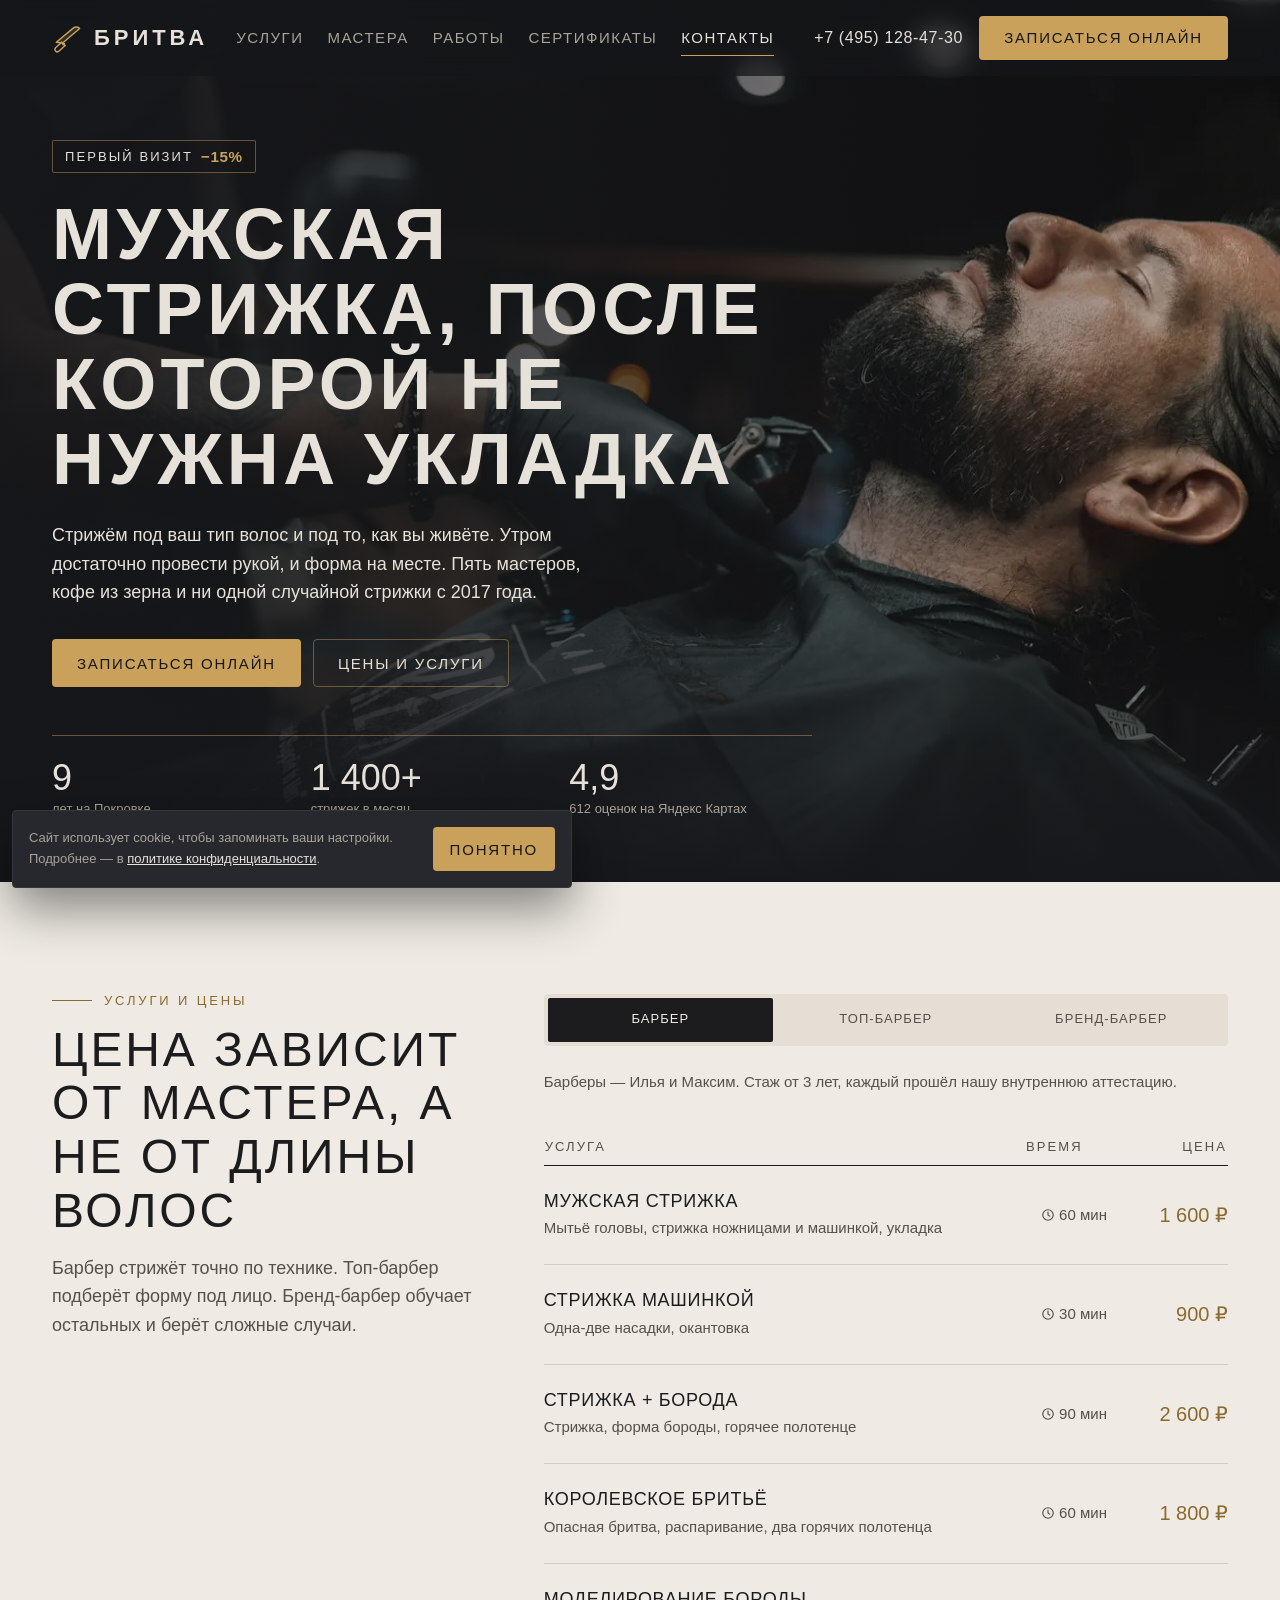
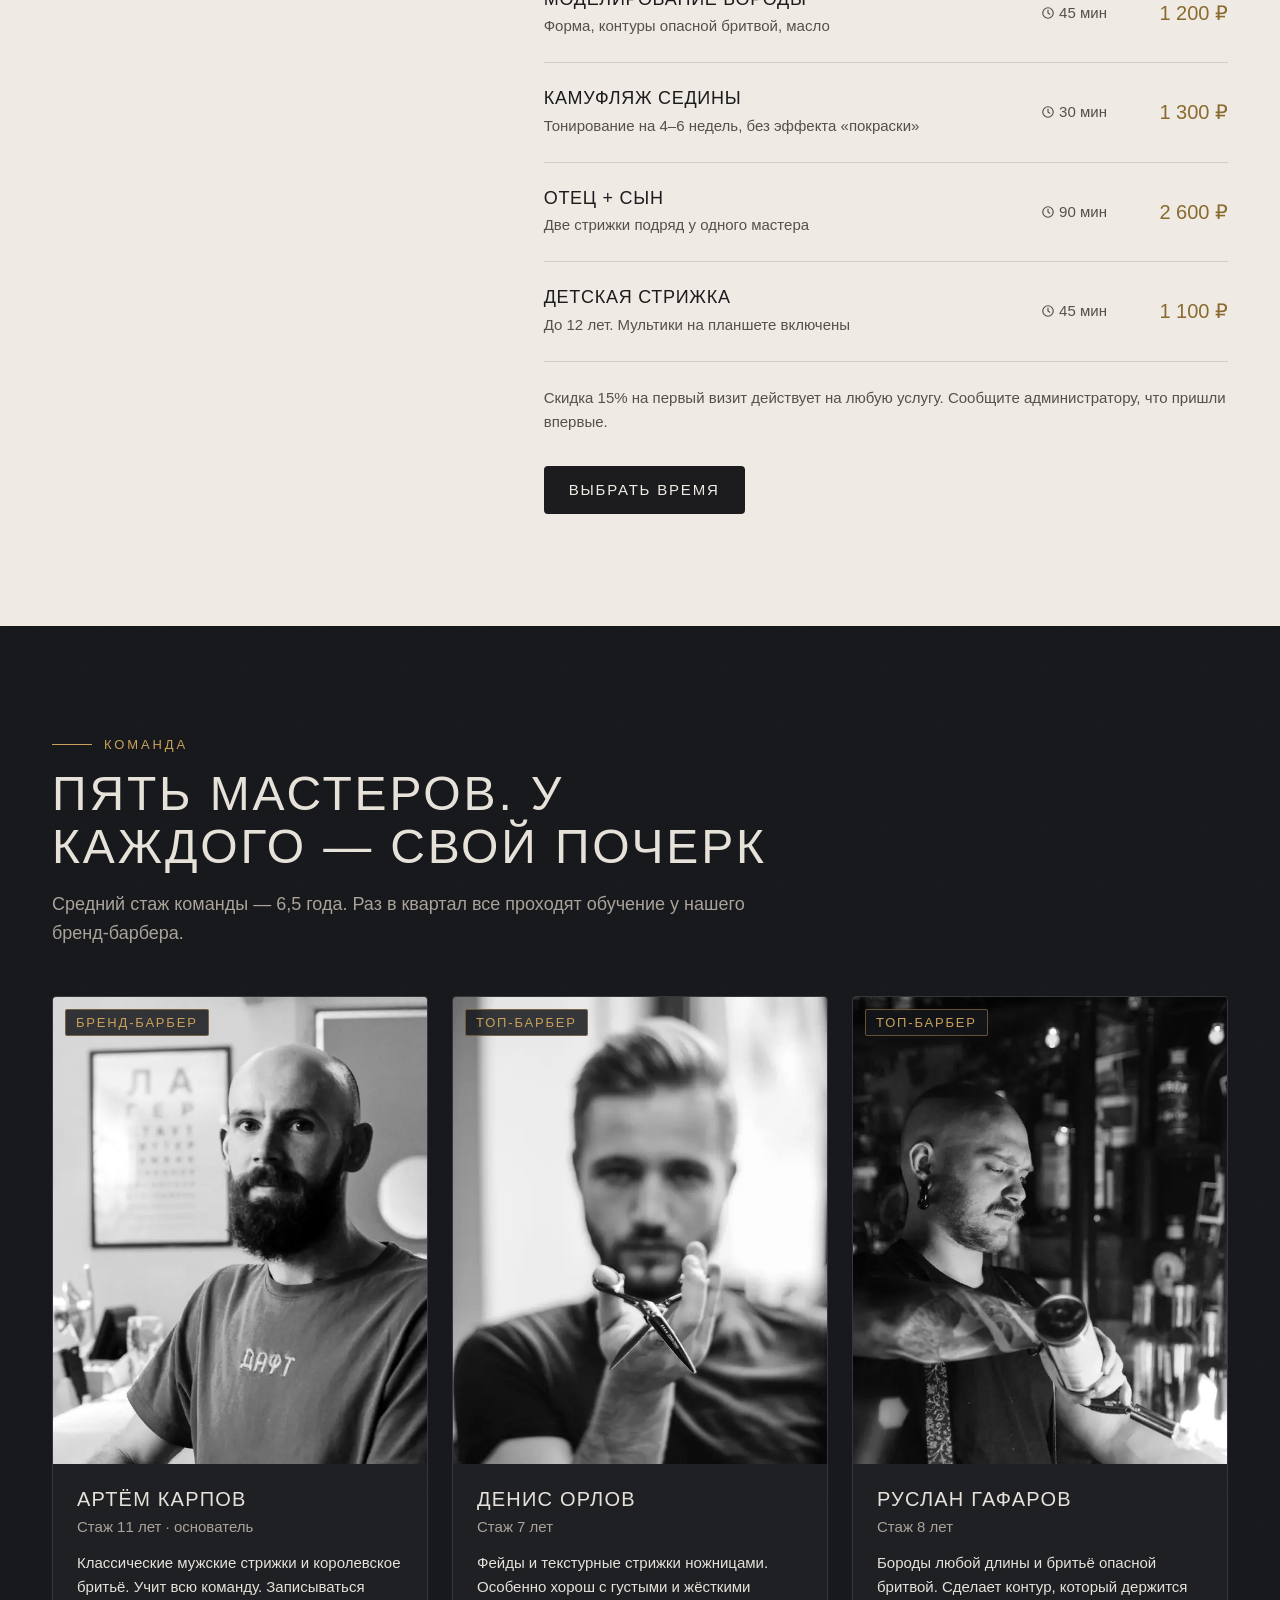
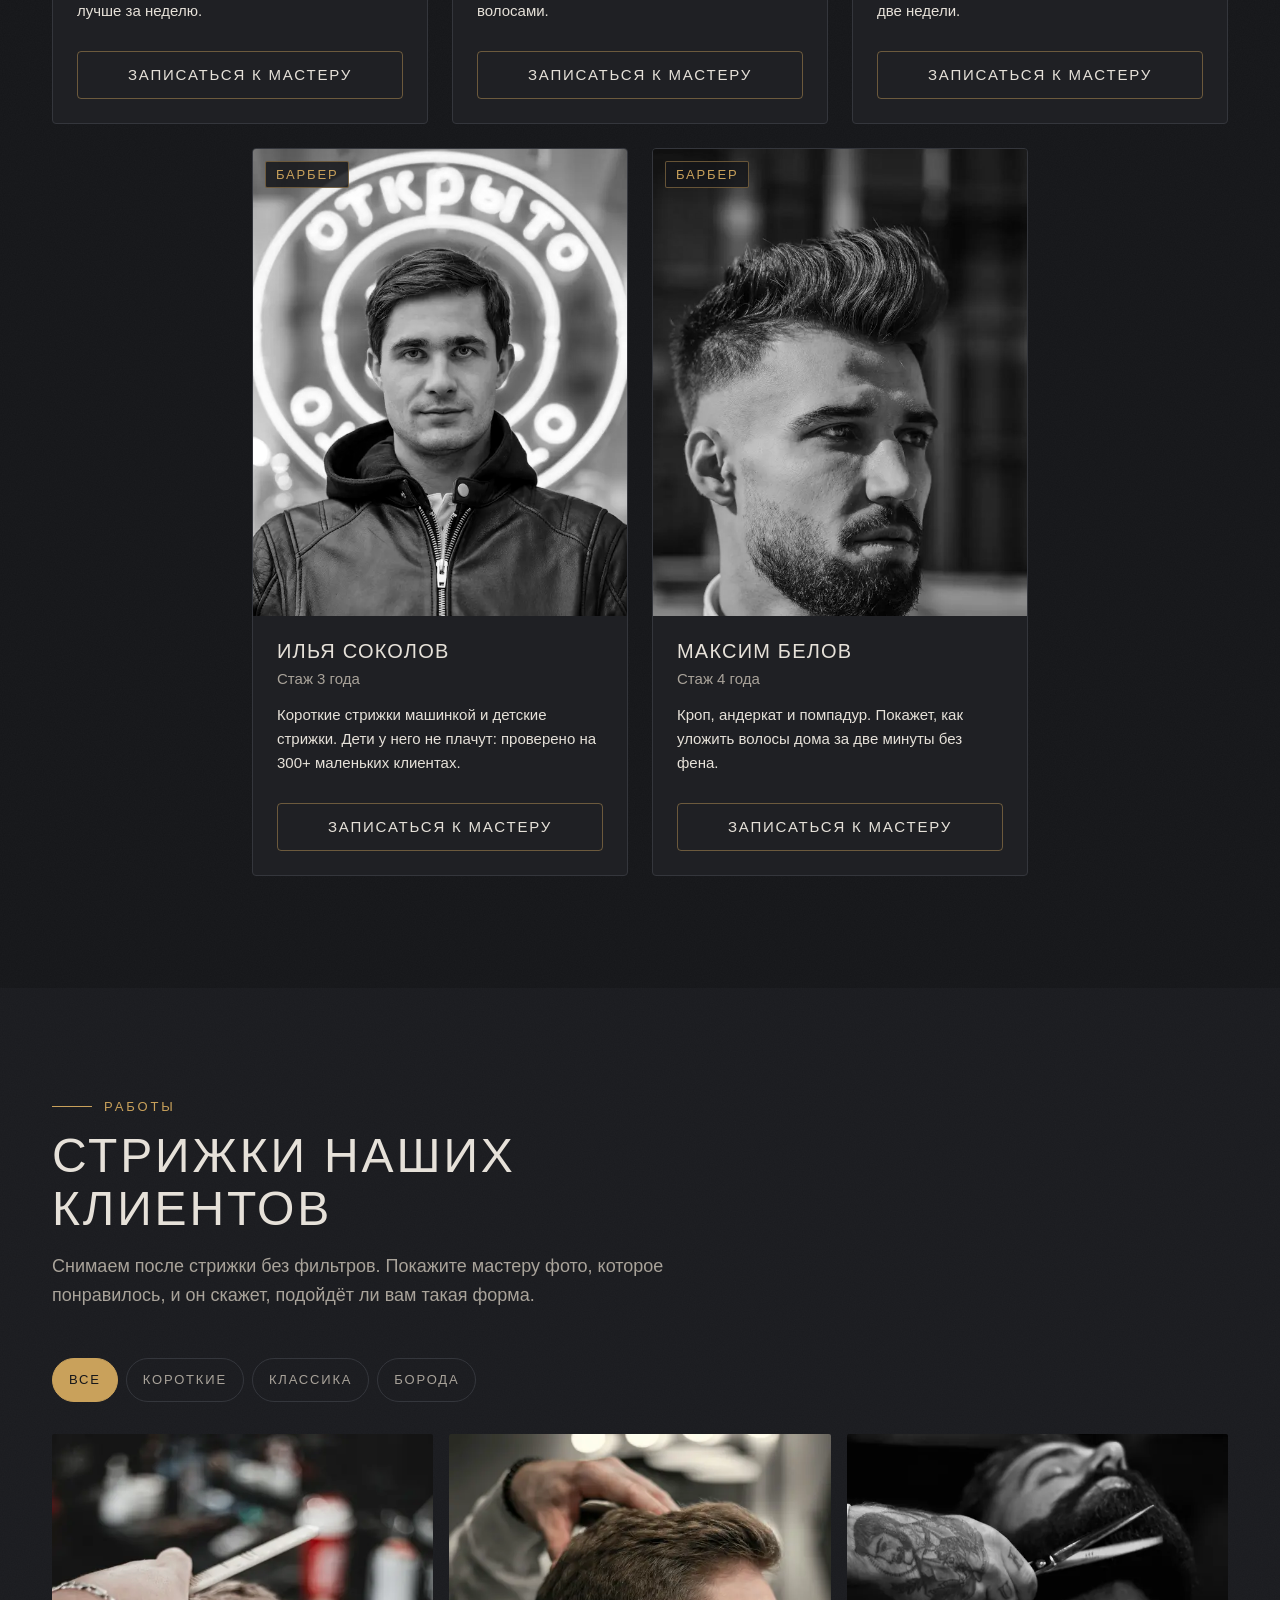
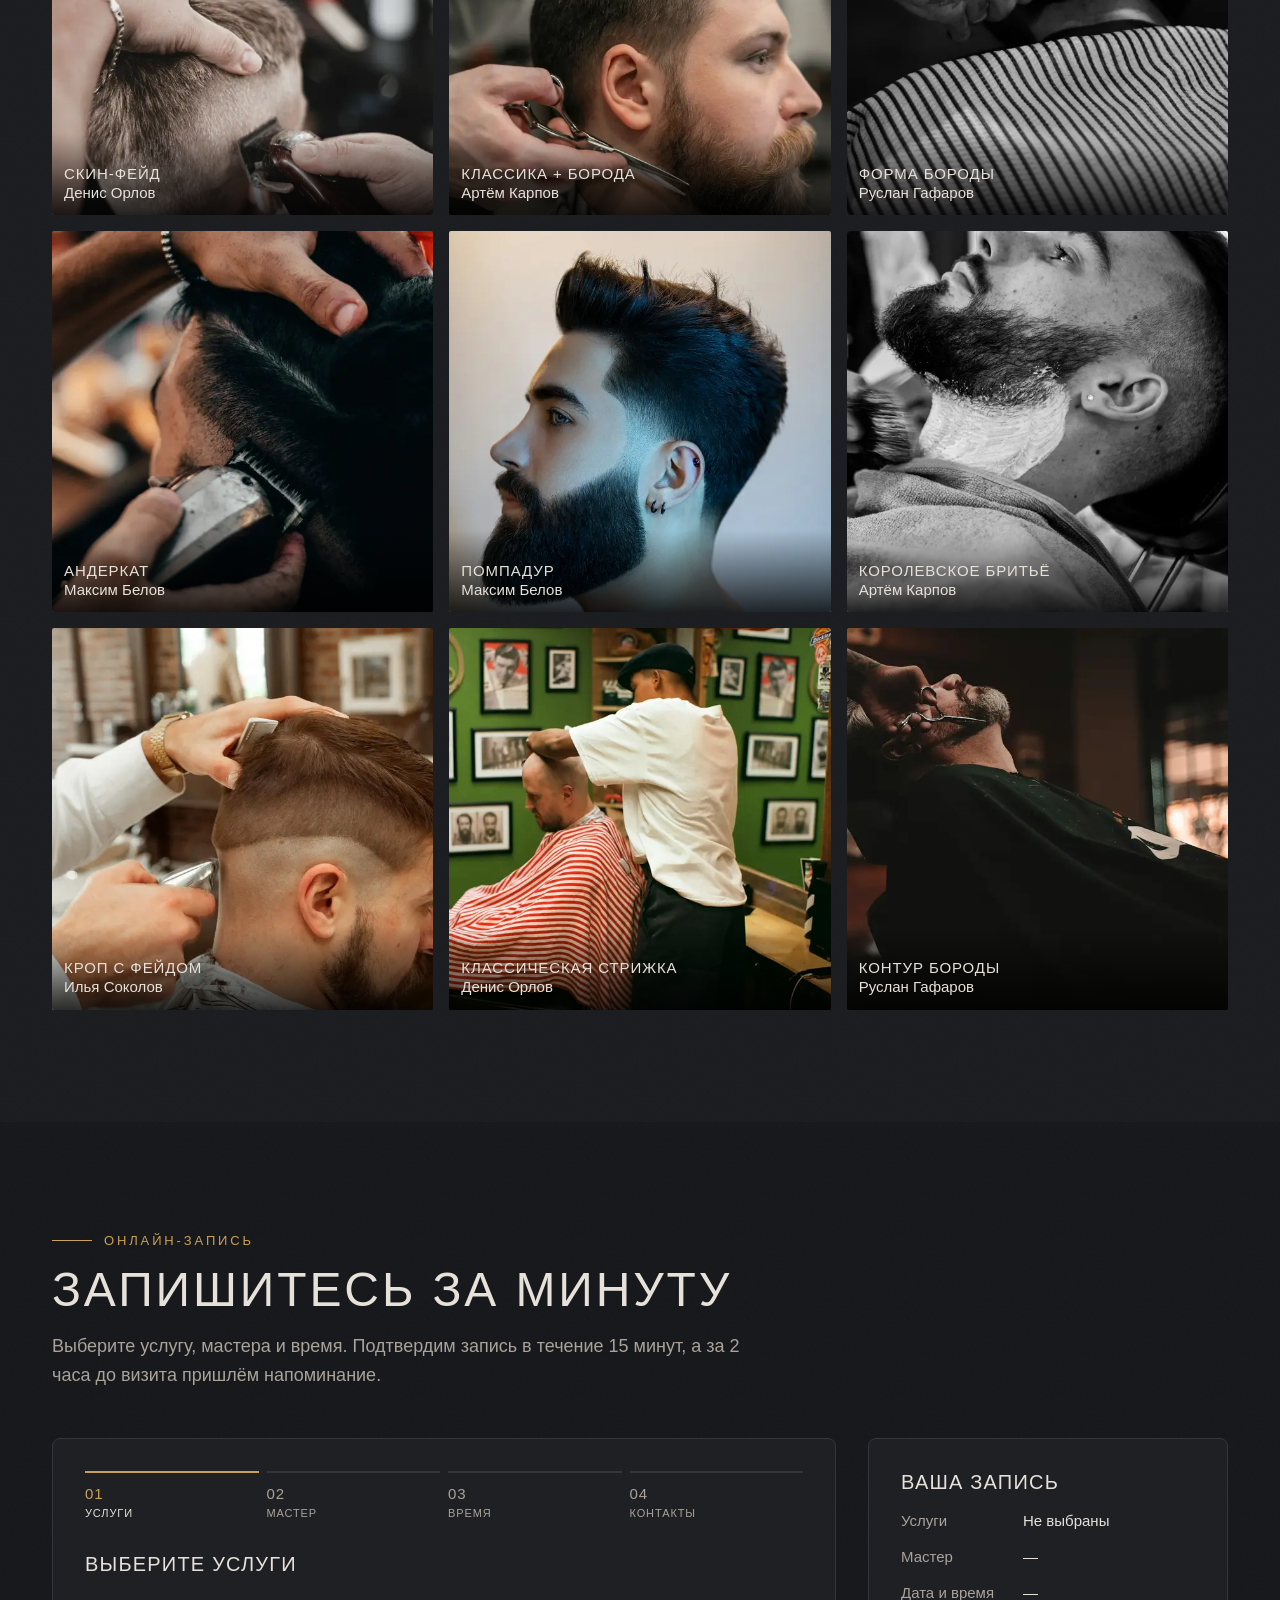
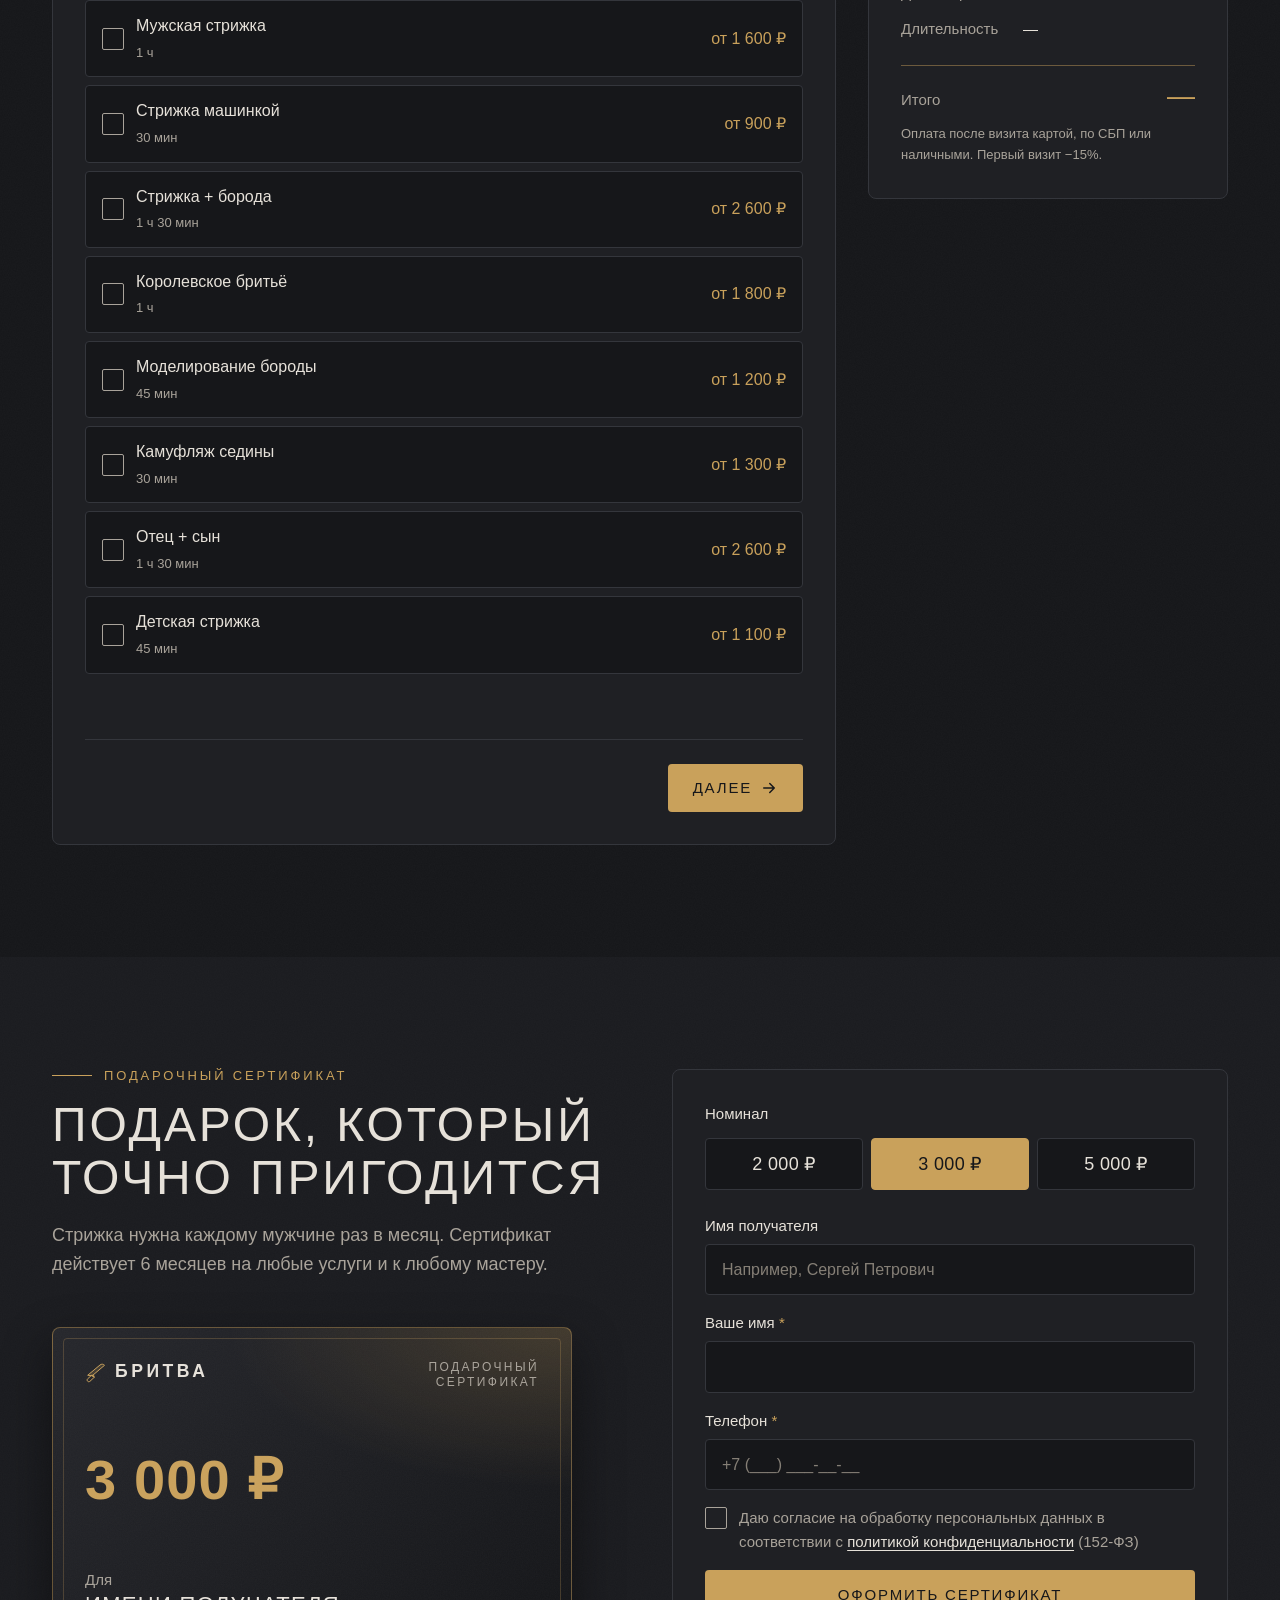
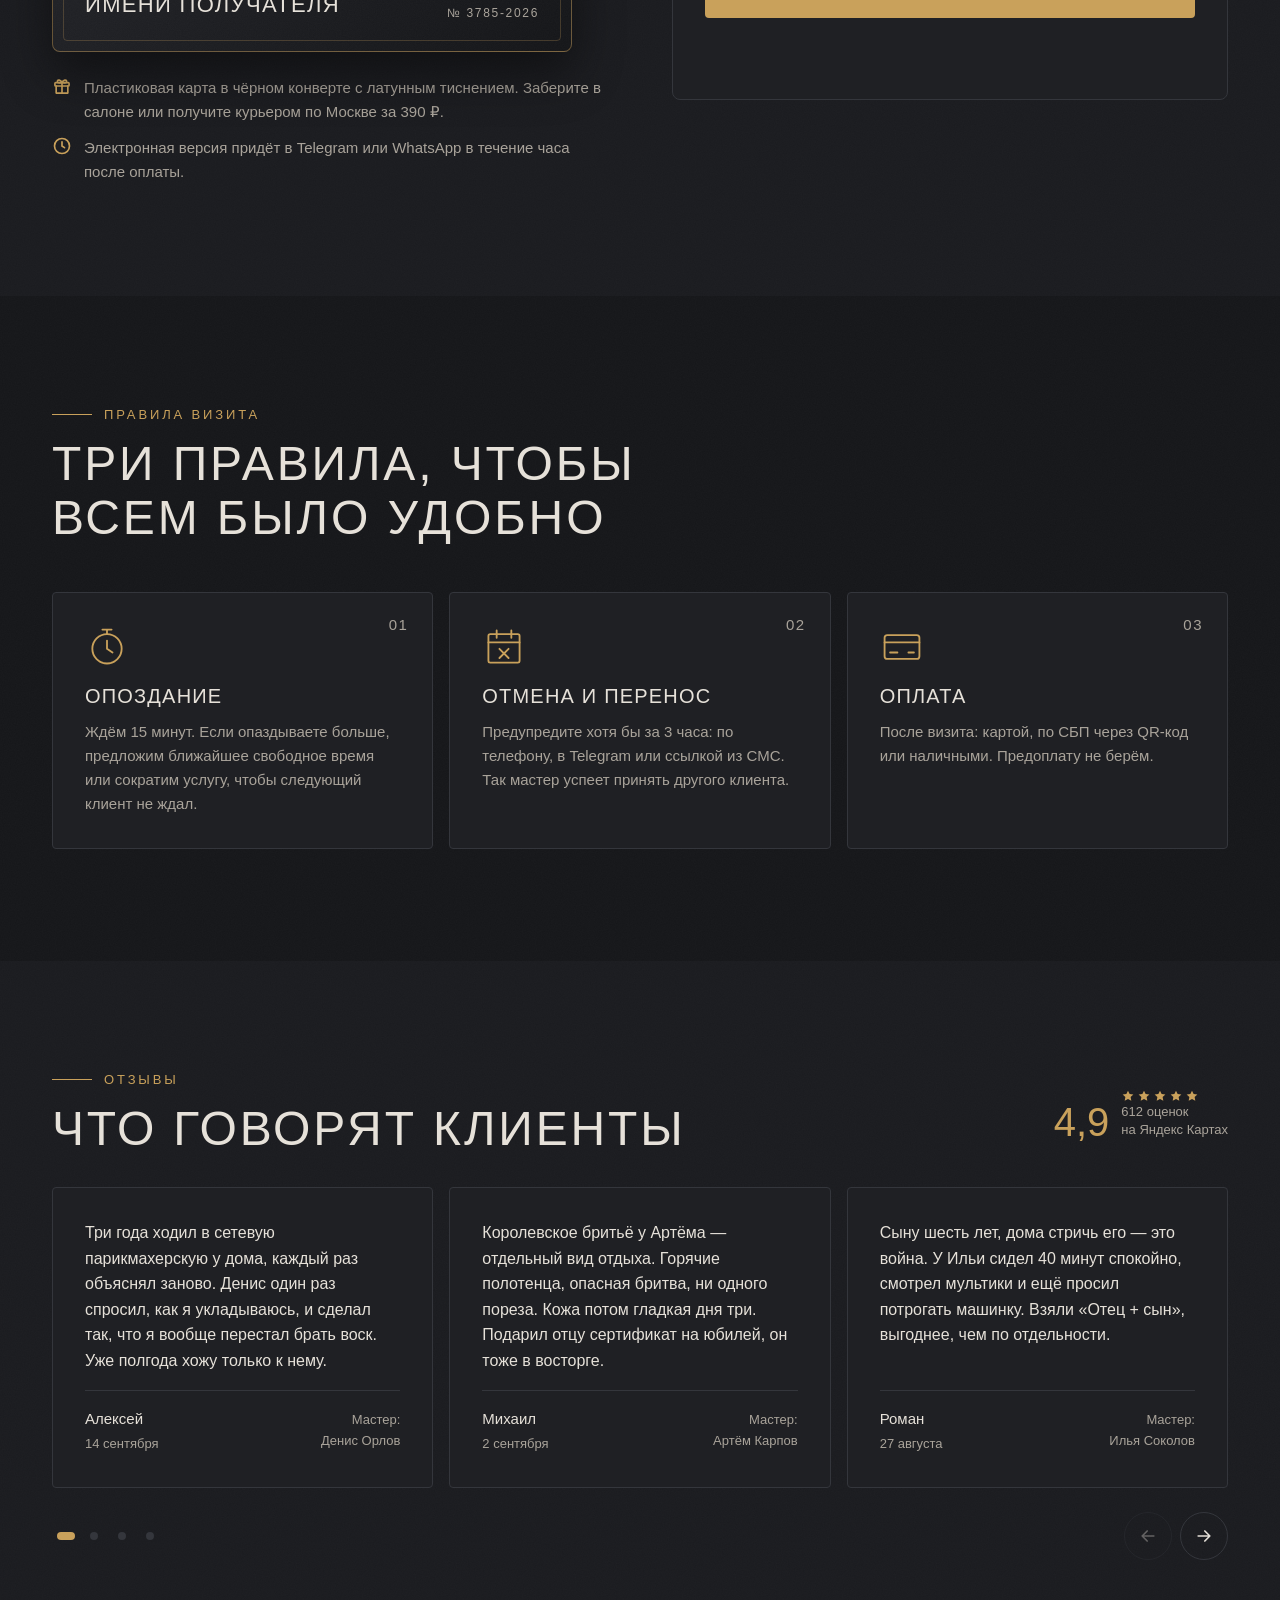
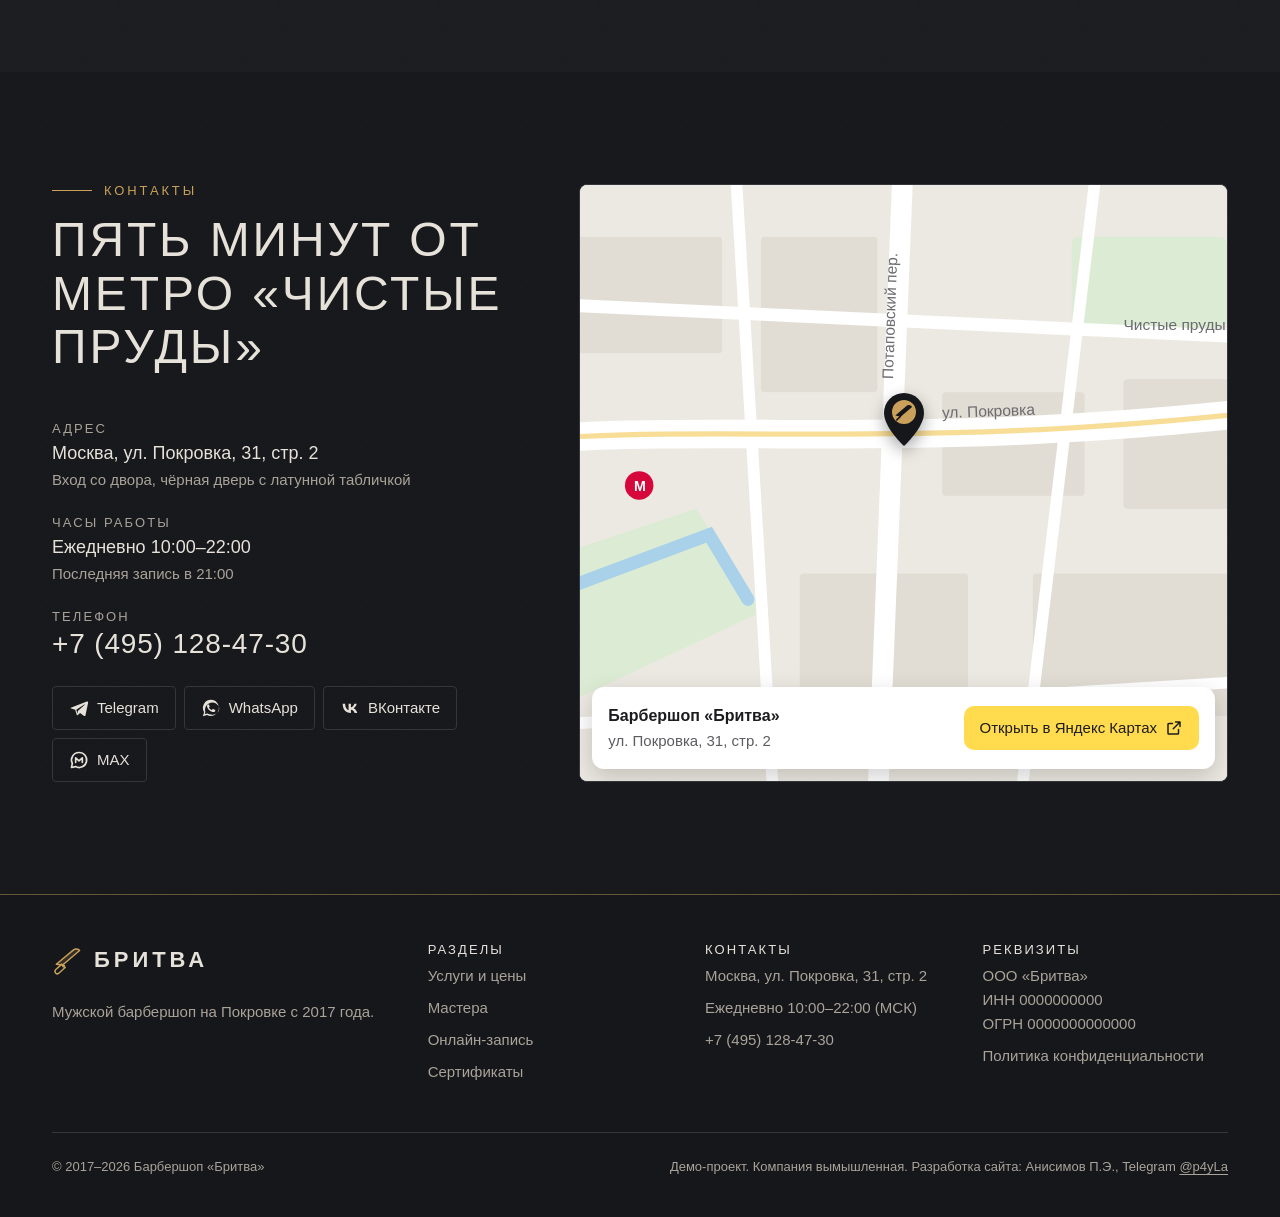
==== commit 0c781995: "Заявки с сайта в Telegram через Cloudflare Worker - worker/: функция-посредник, токен бота хранится " ====
--- a/index.html
+++ b/index.html
@@ -416,6 +416,7 @@
               </label>
             </fieldset>
 
+            <div class="hp" aria-hidden="true"><label>Сайт <input type="text" name="website" tabindex="-1" autocomplete="off"></label></div>
             <p class="step-error" id="step-error" role="alert"></p>
 
             <div class="step-nav" id="step-nav">
@@ -510,7 +511,9 @@
               <span>Даю согласие на обработку персональных данных в соответствии с <a href="privacy.html" target="_blank">политикой конфиденциальности</a> (152-ФЗ)</span>
               <span class="consent__error" aria-live="polite"></span>
             </label>
+            <div class="hp" aria-hidden="true"><label>Сайт <input type="text" name="website" tabindex="-1" autocomplete="off"></label></div>
             <button class="btn btn--primary btn--block" type="submit">Оформить сертификат</button>
+            <p class="step-error" id="cert-error" role="alert"></p>
           </div>
           <div class="success" id="cert-success" hidden tabindex="-1">
             <div class="success__icon"><svg aria-hidden="true"><use href="#i-check"/></svg></div>
--- a/css/style.css
+++ b/css/style.css
@@ -767,3 +767,6 @@
 .notfound h1 { font-size: var(--fs-h2); margin: var(--sp-3) 0 var(--sp-4); }
 .notfound p { color: var(--c-text-2); max-width: 440px; margin: 0 auto var(--sp-6); }
 .notfound .hero__actions { justify-content: center; }
+
+/* Поле-ловушка для спам-ботов: людям не видно, боты заполняют */
+.hp { position: absolute; left: -9999px; width: 1px; height: 1px; overflow: hidden; }
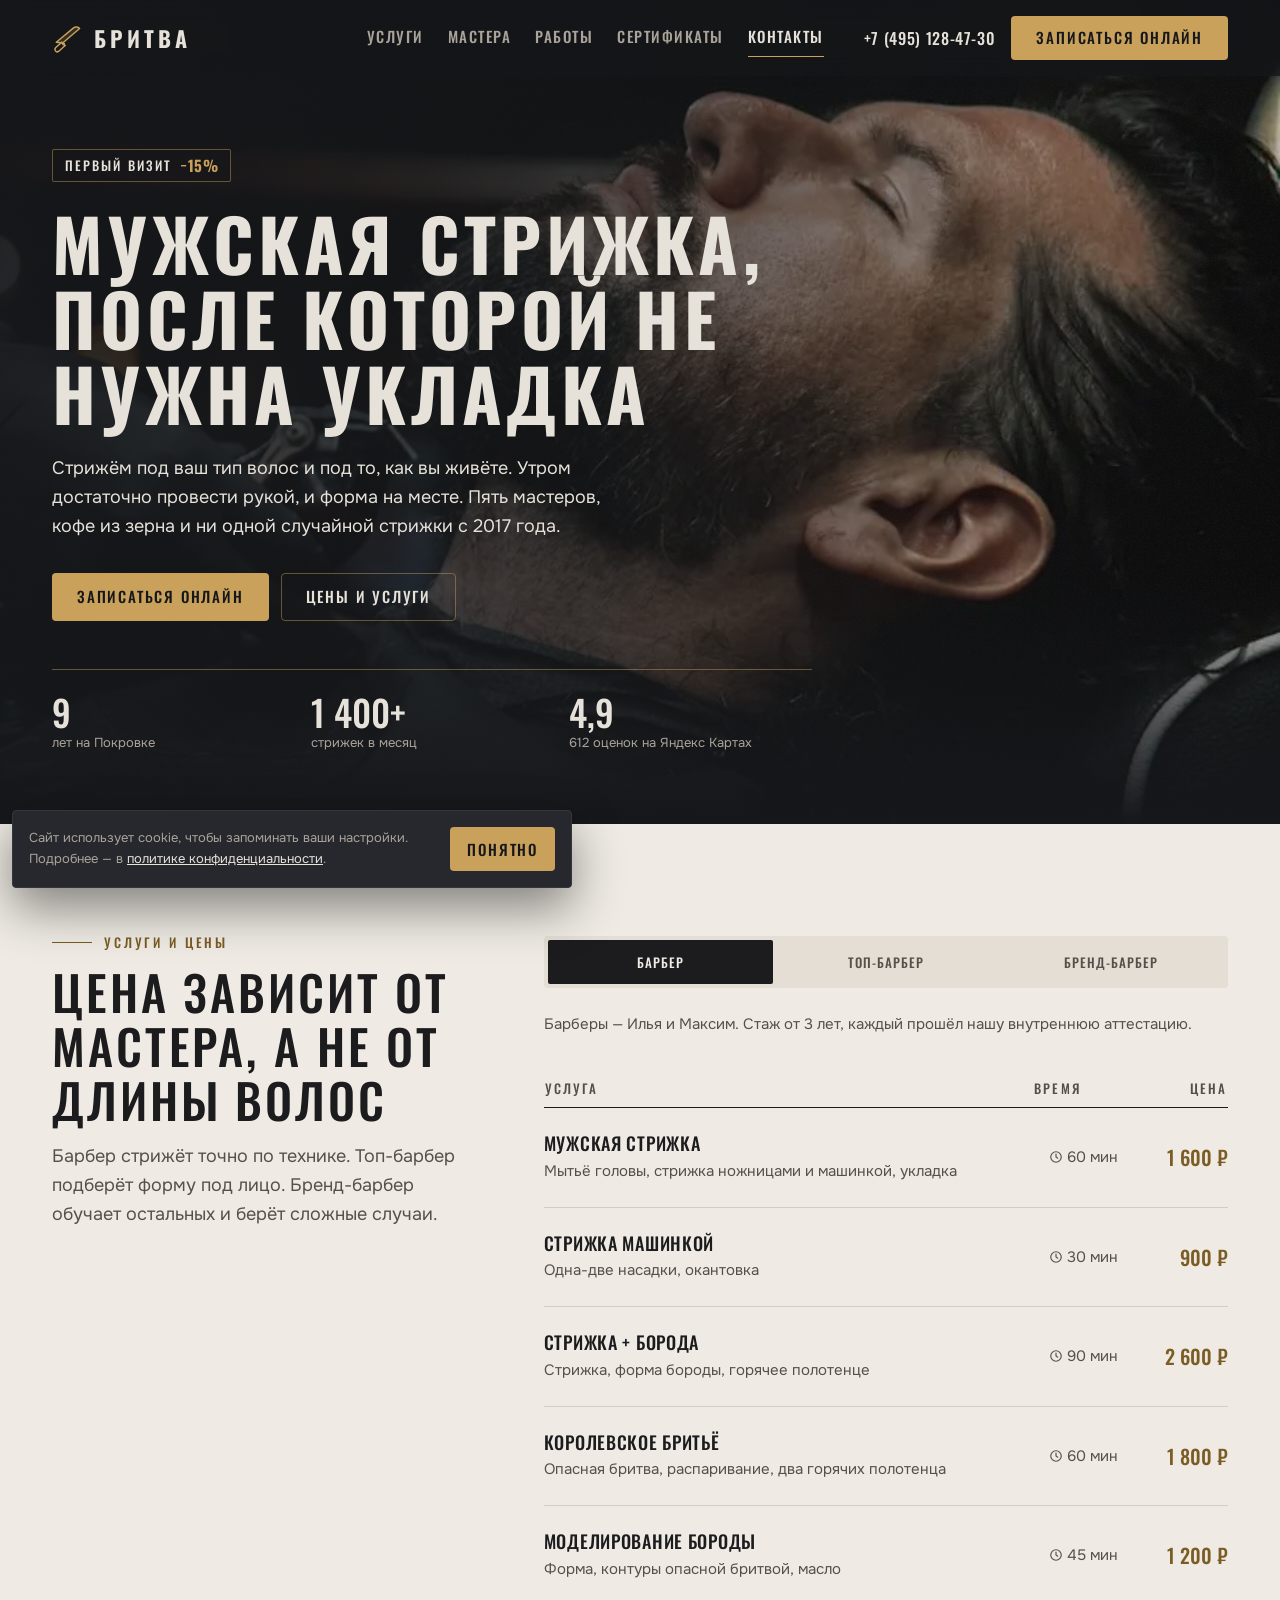
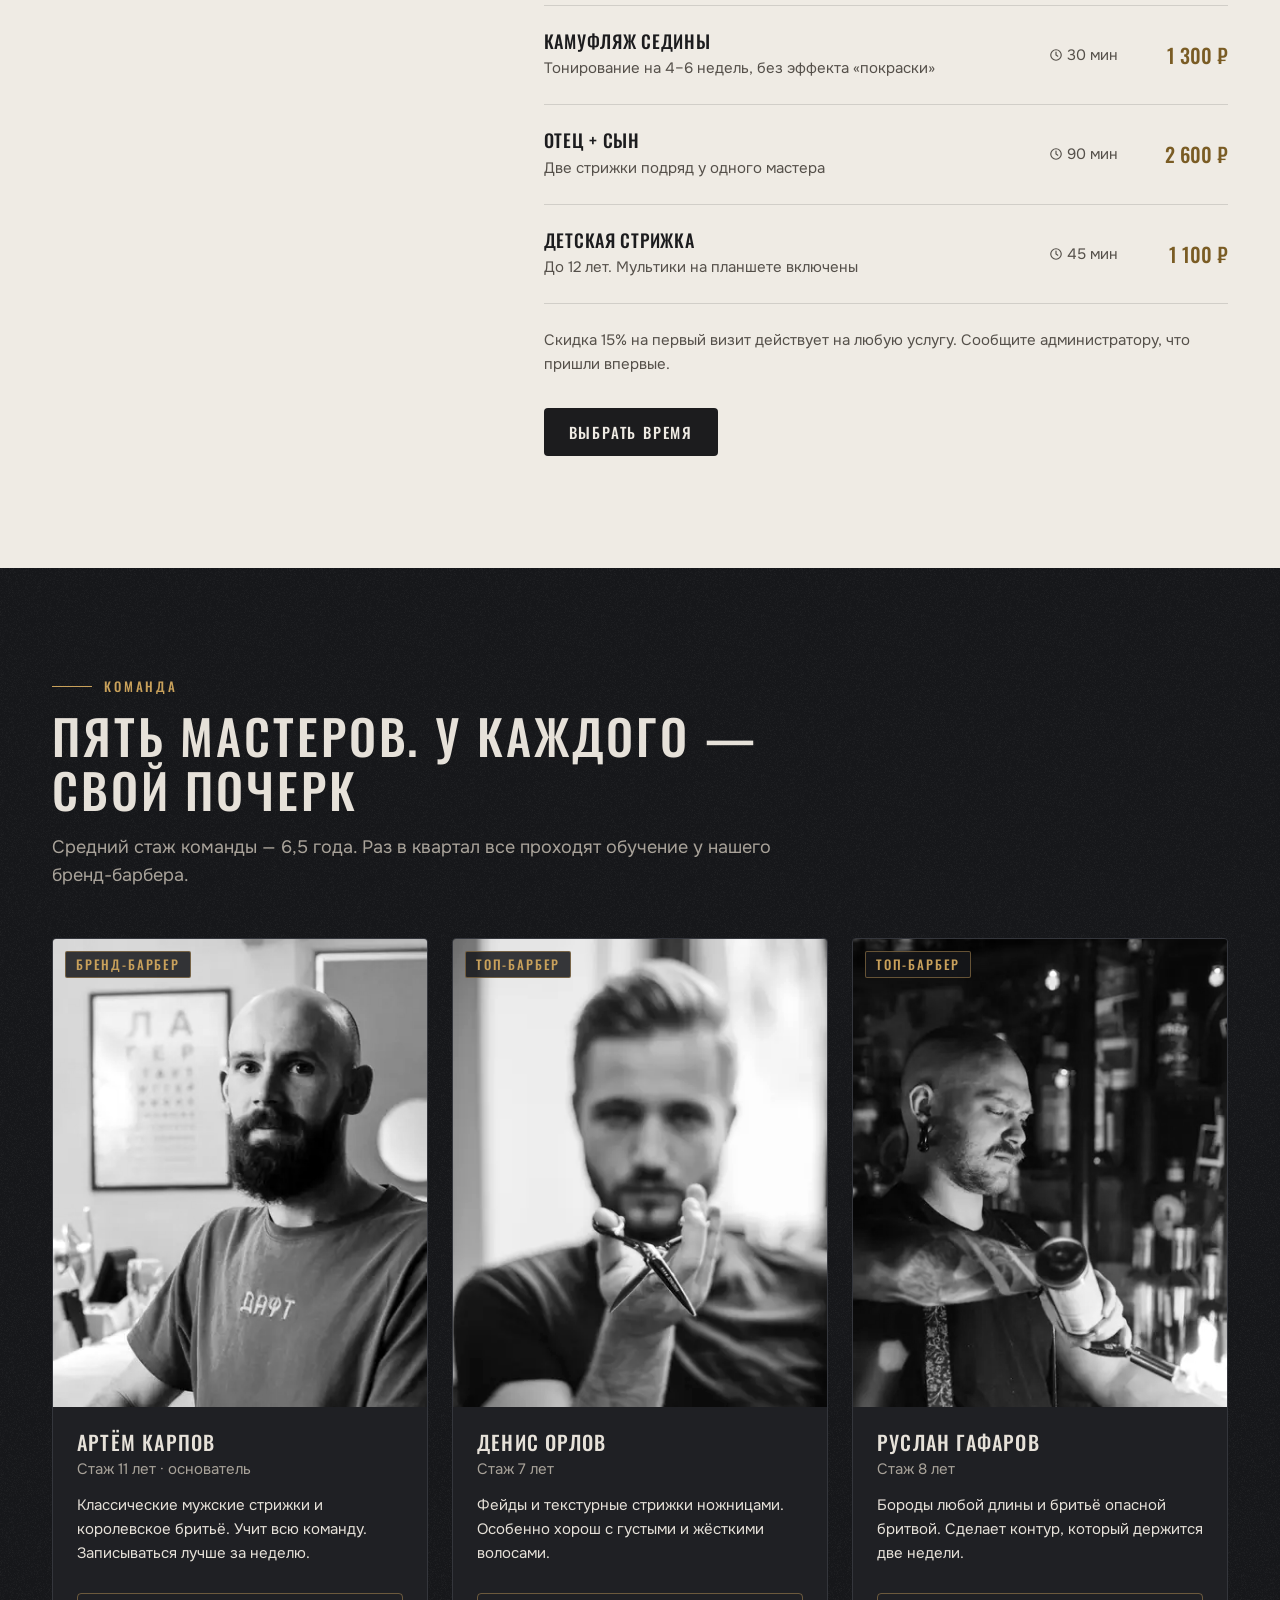
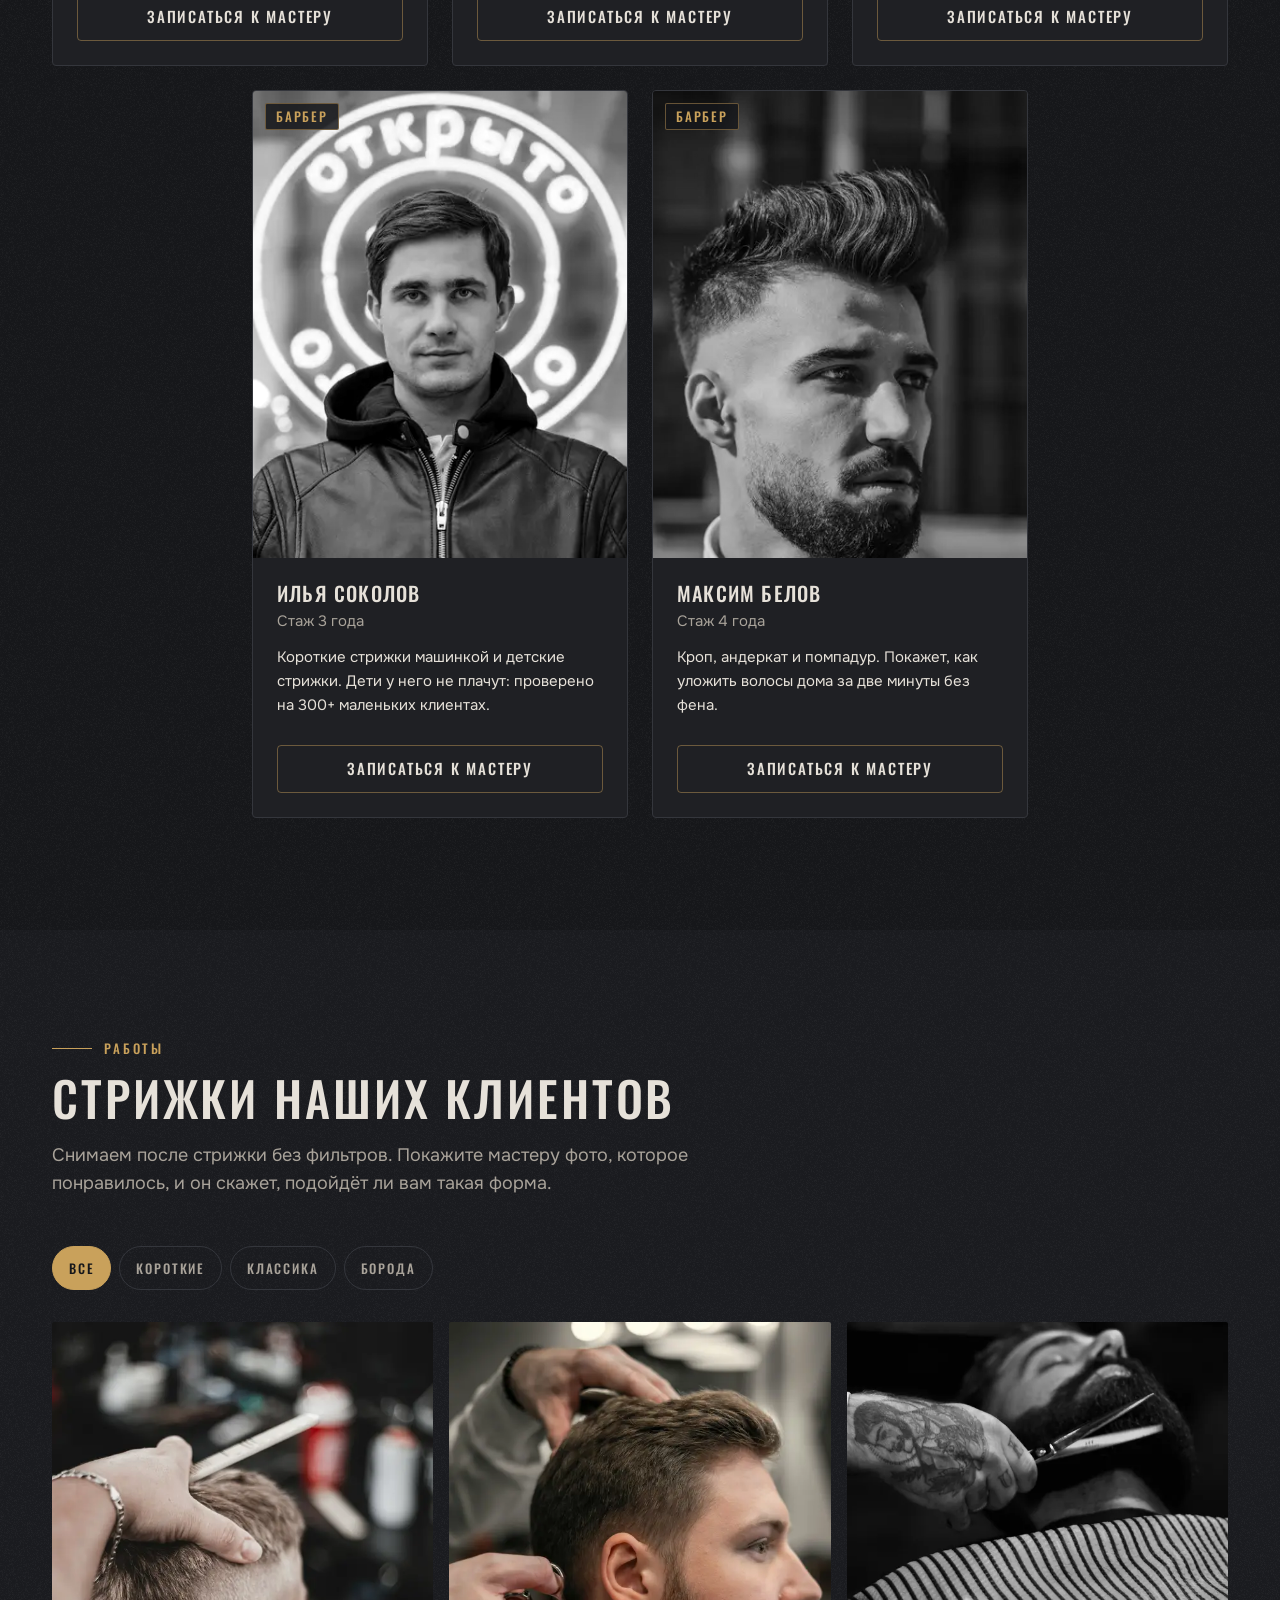
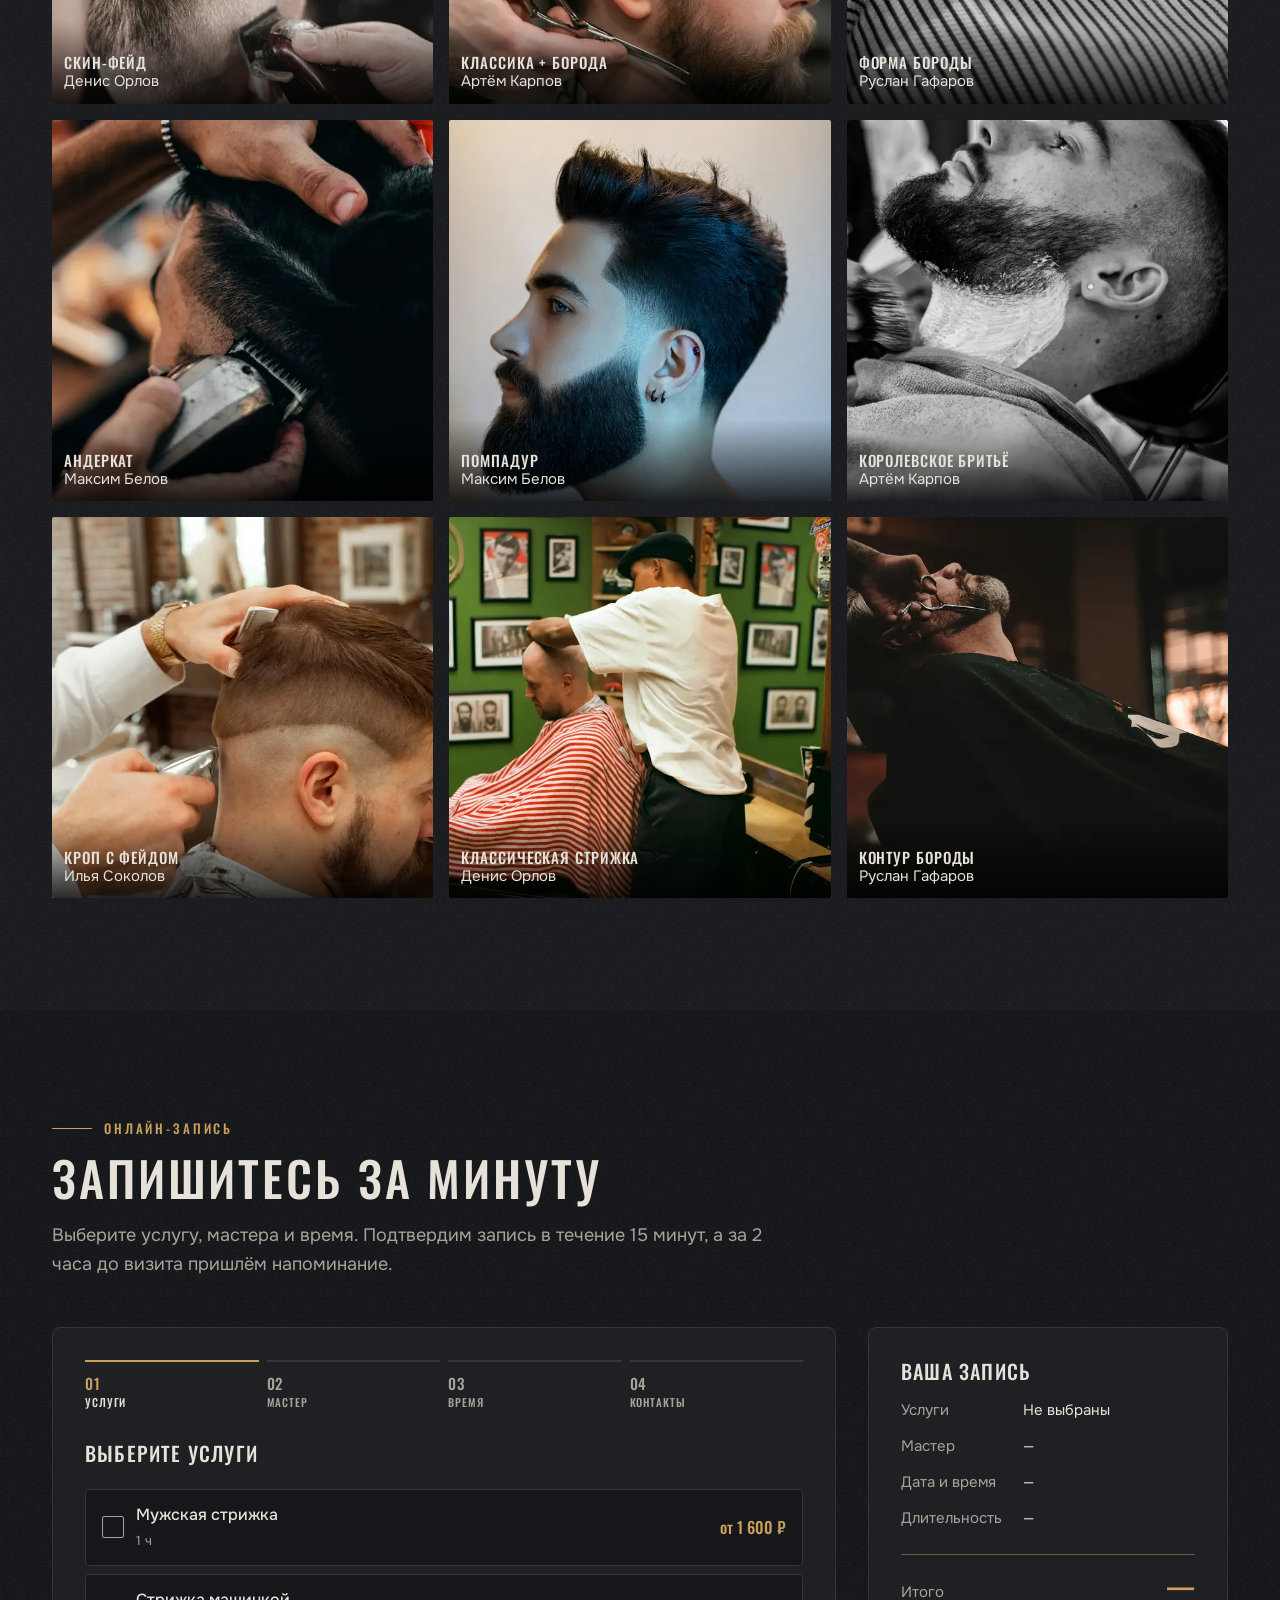
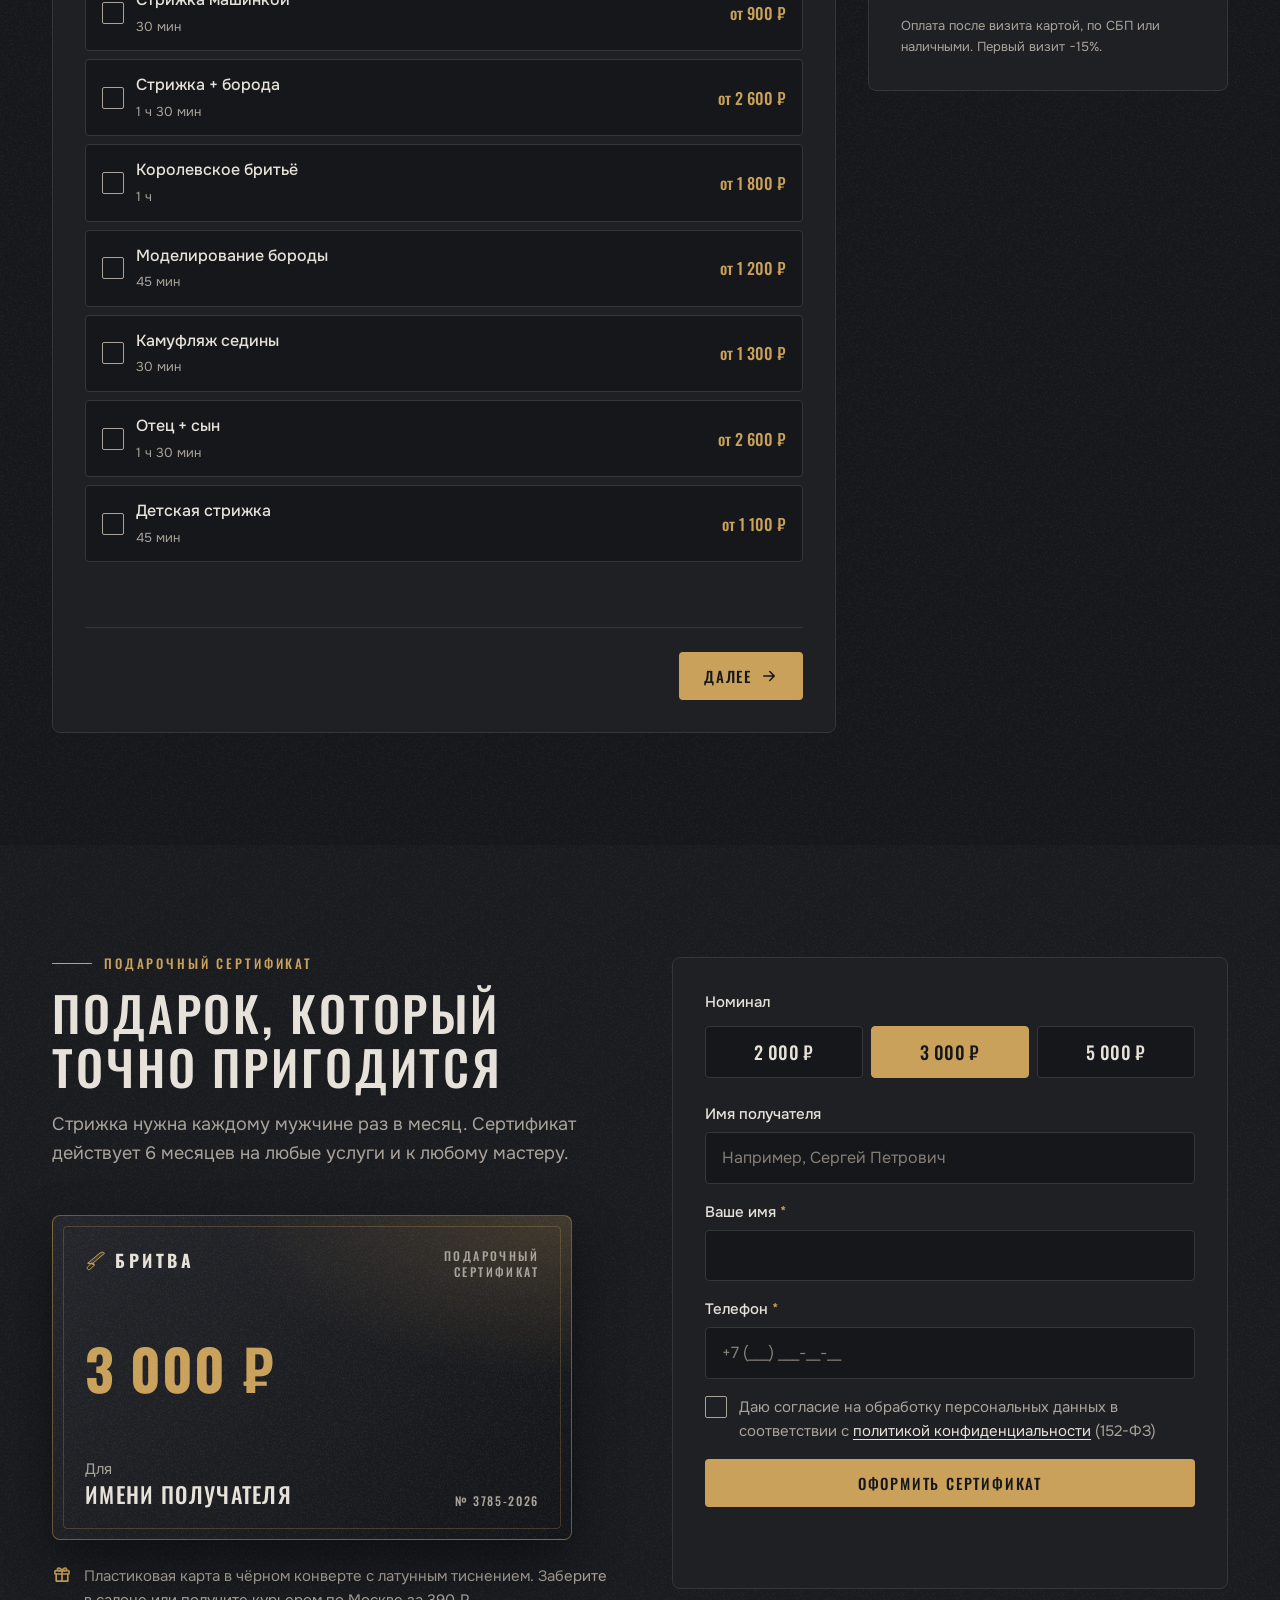
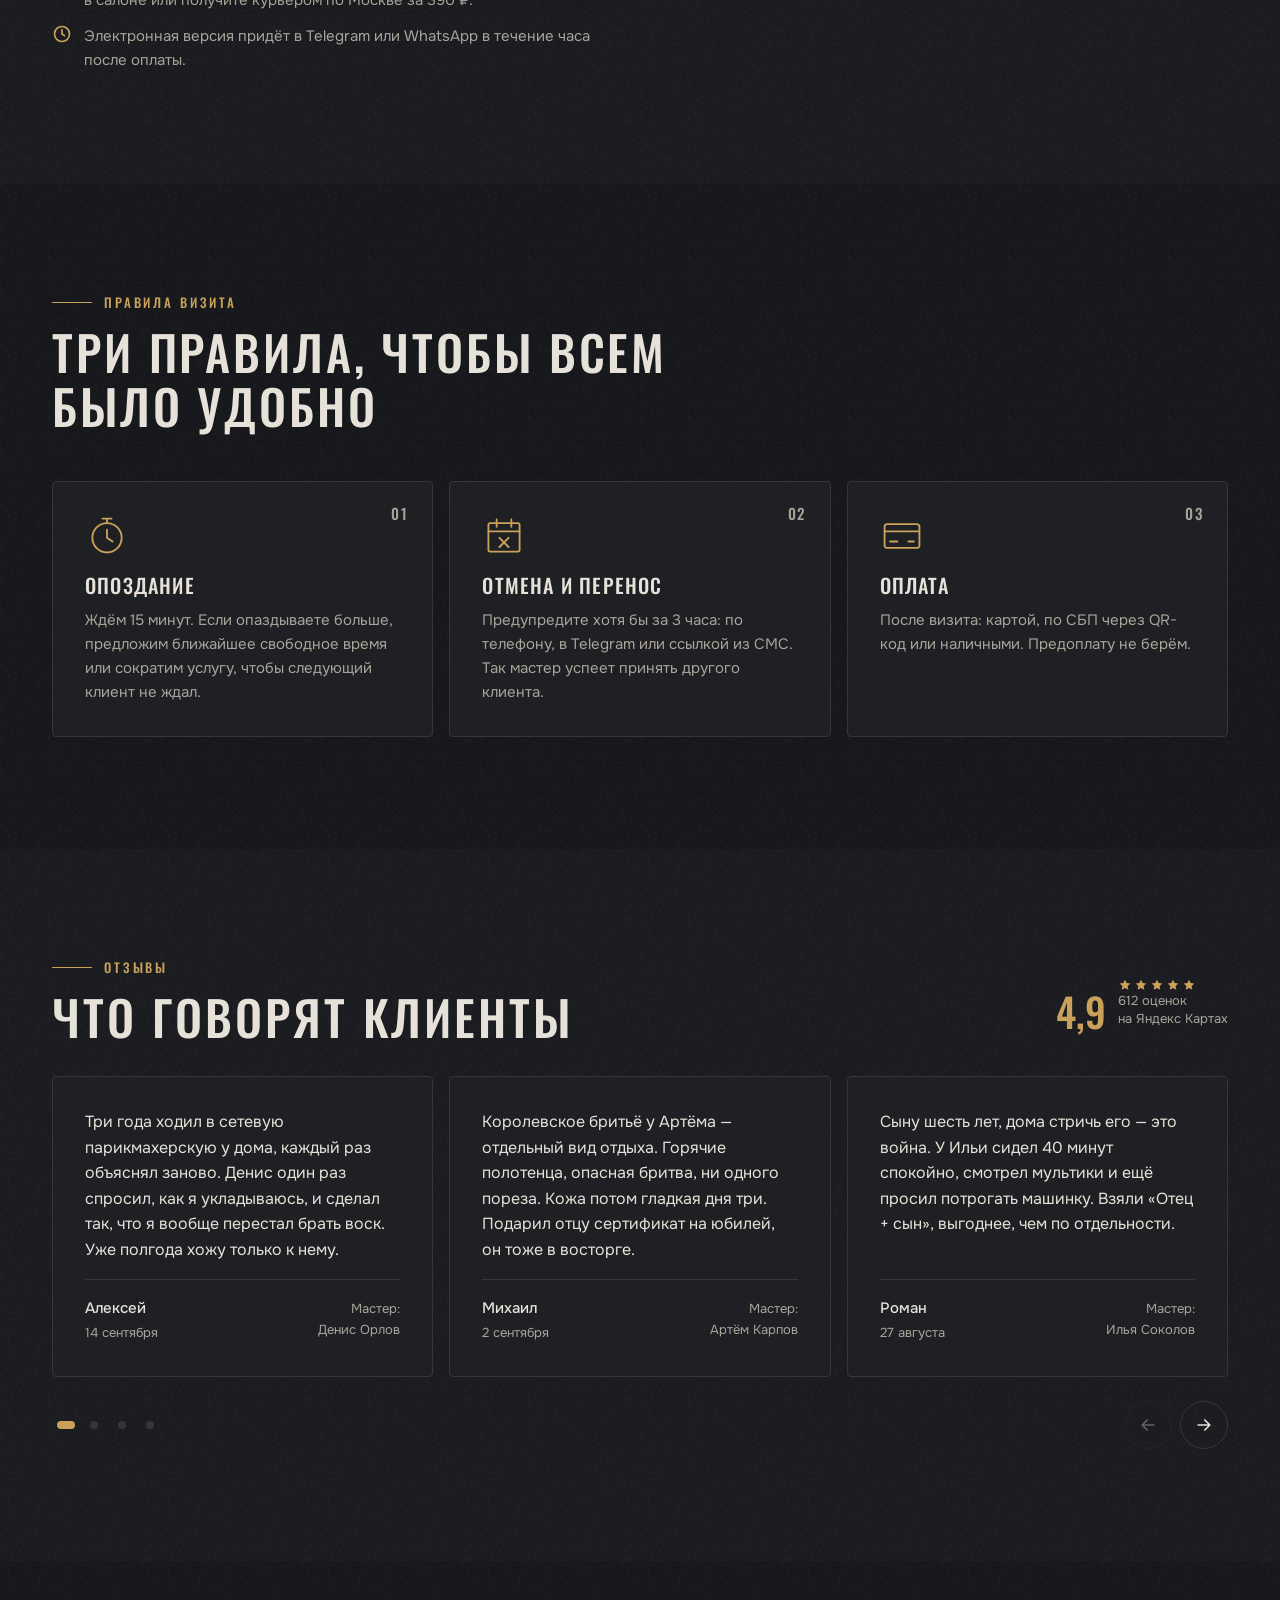
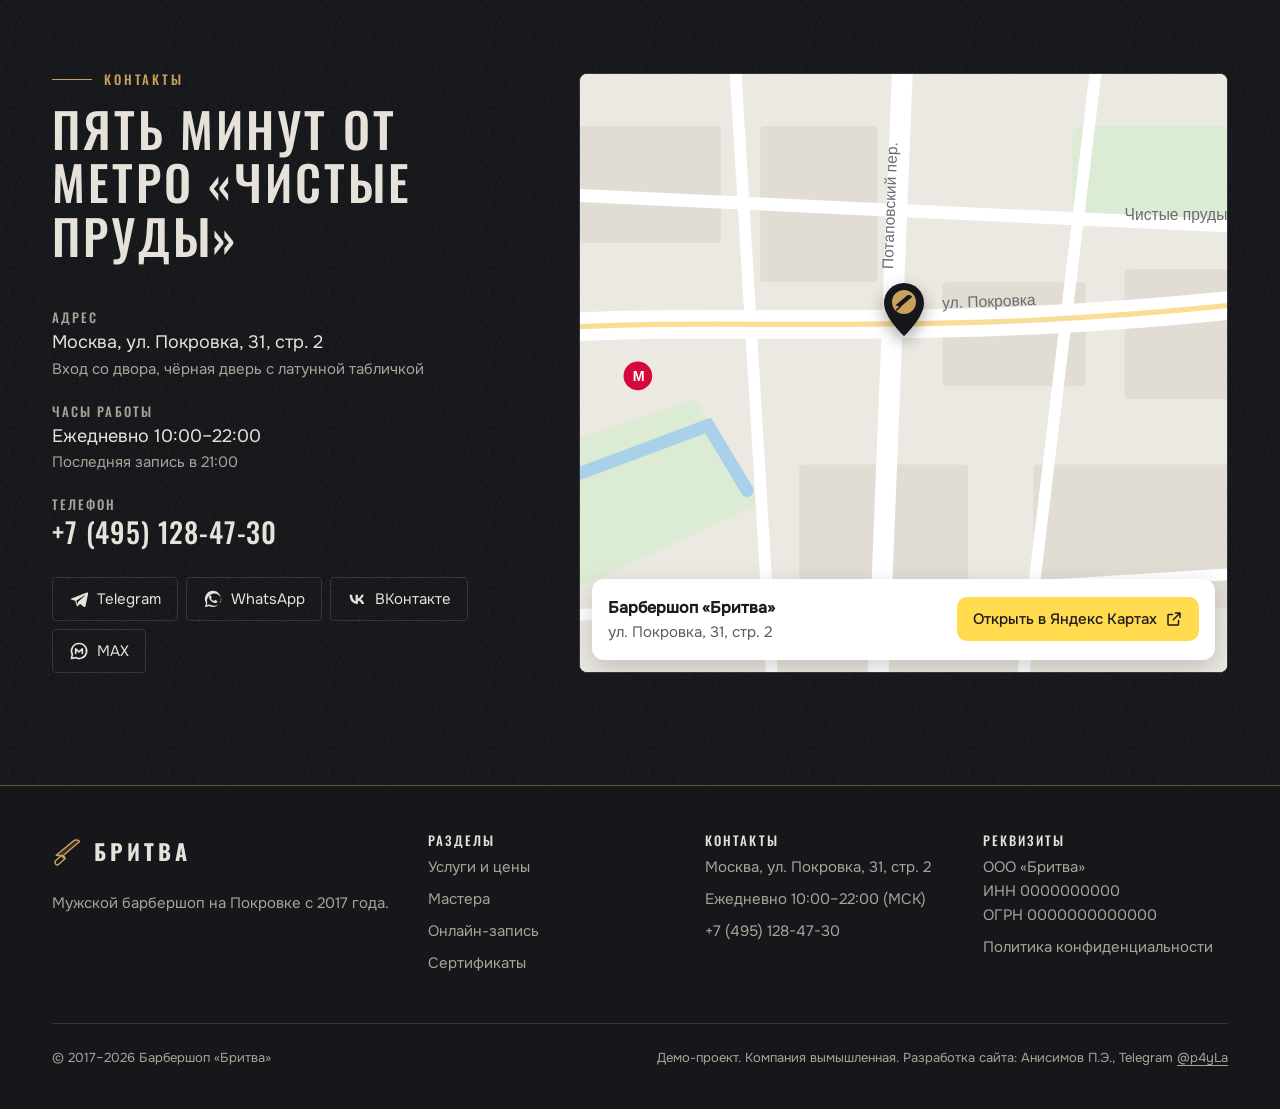
==== commit 99bd3a64: "Полировка: шрифты 130 → 44 КБ, контраст AA, мобильная вёрстка - шрифты: 12 файлов по подмножествам з" ====
--- a/index.html
+++ b/index.html
@@ -28,7 +28,8 @@
   <meta name="twitter:image" content="https://p4yla.github.io/britva-barbershop/img/og.jpg">
 
   <link rel="icon" href="img/favicon.svg" type="image/svg+xml">
-  <link rel="preload" href="fonts/oswald-700-cyrillic.woff2" as="font" type="font/woff2" crossorigin>
+  <link rel="preload" href="fonts/oswald.woff2" as="font" type="font/woff2" crossorigin>
+  <link rel="preload" href="fonts/onest.woff2" as="font" type="font/woff2" crossorigin>
   <link rel="preload" href="img/hero-800.webp" as="image" type="image/webp" media="(max-width: 767px)">
   <link rel="preload" href="img/hero-1600.webp" as="image" type="image/webp" media="(min-width: 768px)">
   <link rel="stylesheet" href="css/style.css">
@@ -141,8 +142,8 @@
     </div>
   </header>
 
-  <div class="mobile-menu" id="mobile-menu" hidden>
-    <nav aria-label="Мобильное меню">
+  <nav class="mobile-menu" id="mobile-menu" aria-label="Мобильное меню" hidden>
+    <div>
       <ul>
         <li><a href="#services">Услуги</a></li>
         <li><a href="#masters">Мастера</a></li>
@@ -150,10 +151,10 @@
         <li><a href="#certificate">Сертификаты</a></li>
         <li><a href="#contacts">Контакты</a></li>
       </ul>
-    </nav>
+    </div>
     <a class="mobile-menu__phone" href="tel:+74951284730">+7 (495) 128-47-30</a>
     <a class="btn btn--primary btn--block" href="#booking">Записаться онлайн</a>
-  </div>
+  </nav>
 
   <main id="main">
     <!-- ===== Первый экран ===== -->
@@ -260,7 +261,7 @@
         <ul class="masters">
           <li class="master reveal" data-master="artem" data-name="Артём Карпов" data-level="2" data-photo="img/master-1.webp">
             <div class="master__photo">
-              <img src="img/master-1.webp" width="600" height="750" loading="lazy" alt="Бренд-барбер Артём Карпов, бородатый мужчина в бирюзовой футболке">
+              <img src="img/master-1.webp" srcset="img/master-1-400.webp 400w, img/master-1.webp 600w" sizes="(min-width: 1360px) 230px, (min-width: 1024px) 380px, (min-width: 560px) 45vw, 92vw" width="600" height="750" loading="lazy" alt="Бренд-барбер Артём Карпов, бородатый мужчина в бирюзовой футболке">
               <span class="master__level">Бренд-барбер</span>
             </div>
             <div class="master__body">
@@ -272,7 +273,7 @@
           </li>
           <li class="master reveal" data-delay="1" data-master="denis" data-name="Денис Орлов" data-level="1" data-photo="img/master-2.webp">
             <div class="master__photo">
-              <img src="img/master-2.webp" width="600" height="750" loading="lazy" alt="Топ-барбер Денис Орлов с ножницами в руке, чёрно-белый портрет">
+              <img src="img/master-2.webp" srcset="img/master-2-400.webp 400w, img/master-2.webp 600w" sizes="(min-width: 1360px) 230px, (min-width: 1024px) 380px, (min-width: 560px) 45vw, 92vw" width="600" height="750" loading="lazy" alt="Топ-барбер Денис Орлов с ножницами в руке, чёрно-белый портрет">
               <span class="master__level">Топ-барбер</span>
             </div>
             <div class="master__body">
@@ -284,7 +285,7 @@
           </li>
           <li class="master reveal" data-delay="2" data-master="ruslan" data-name="Руслан Гафаров" data-level="1" data-photo="img/master-4.webp">
             <div class="master__photo">
-              <img src="img/master-4.webp" width="600" height="750" loading="lazy" alt="Топ-барбер Руслан Гафаров за работой в тёмном зале барбершопа">
+              <img src="img/master-4.webp" srcset="img/master-4-400.webp 400w, img/master-4.webp 600w" sizes="(min-width: 1360px) 230px, (min-width: 1024px) 380px, (min-width: 560px) 45vw, 92vw" width="600" height="750" loading="lazy" alt="Топ-барбер Руслан Гафаров за работой в тёмном зале барбершопа">
               <span class="master__level">Топ-барбер</span>
             </div>
             <div class="master__body">
@@ -296,7 +297,7 @@
           </li>
           <li class="master reveal" data-master="ilya" data-name="Илья Соколов" data-level="0" data-photo="img/master-3.webp">
             <div class="master__photo">
-              <img src="img/master-3.webp" width="600" height="750" loading="lazy" alt="Барбер Илья Соколов в кожаной куртке на фоне неоновой вывески «Открыто»">
+              <img src="img/master-3.webp" srcset="img/master-3-400.webp 400w, img/master-3.webp 600w" sizes="(min-width: 1360px) 230px, (min-width: 1024px) 380px, (min-width: 560px) 45vw, 92vw" width="600" height="750" loading="lazy" alt="Барбер Илья Соколов в кожаной куртке на фоне неоновой вывески «Открыто»">
               <span class="master__level">Барбер</span>
             </div>
             <div class="master__body">
@@ -308,7 +309,7 @@
           </li>
           <li class="master reveal" data-delay="1" data-master="maxim" data-name="Максим Белов" data-level="0" data-photo="img/master-5.webp">
             <div class="master__photo">
-              <img src="img/master-5.webp" width="600" height="750" loading="lazy" alt="Барбер Максим Белов с объёмной укладкой и аккуратной бородой">
+              <img src="img/master-5.webp" srcset="img/master-5-400.webp 400w, img/master-5.webp 600w" sizes="(min-width: 1360px) 230px, (min-width: 1024px) 380px, (min-width: 560px) 45vw, 92vw" width="600" height="750" loading="lazy" alt="Барбер Максим Белов с объёмной укладкой и аккуратной бородой">
               <span class="master__level">Барбер</span>
             </div>
             <div class="master__body">
@@ -337,15 +338,15 @@
           <button type="button" data-filter="beard" aria-pressed="false">Борода</button>
         </div>
         <div class="gallery" id="gallery" aria-live="polite">
-          <figure class="gallery__item" data-cat="short"><img src="img/work-1.webp" width="600" height="600" loading="lazy" alt="Короткая стрижка с плавным переходом на висках, вид сбоку"><figcaption><b>Скин-фейд</b>Денис Орлов</figcaption></figure>
-          <figure class="gallery__item" data-cat="classic"><img src="img/work-4.webp" width="600" height="600" loading="lazy" alt="Мастер ножницами оформляет классическую стрижку и бороду"><figcaption><b>Классика + борода</b>Артём Карпов</figcaption></figure>
-          <figure class="gallery__item" data-cat="beard"><img src="img/work-7.webp" width="600" height="600" loading="lazy" alt="Чёрно-белое фото: мастер подравнивает бороду ножницами"><figcaption><b>Форма бороды</b>Руслан Гафаров</figcaption></figure>
-          <figure class="gallery__item" data-cat="short"><img src="img/work-2.webp" width="600" height="600" loading="lazy" alt="Стрижка машинкой: мастер выводит переход на затылке"><figcaption><b>Андеркат</b>Максим Белов</figcaption></figure>
-          <figure class="gallery__item" data-cat="classic"><img src="img/work-5.webp" width="600" height="600" loading="lazy" alt="Мужчина с зачёсанными назад волосами и густой бородой, профиль"><figcaption><b>Помпадур</b>Максим Белов</figcaption></figure>
-          <figure class="gallery__item" data-cat="beard"><img src="img/work-8.webp" width="600" height="600" loading="lazy" alt="Чёрно-белое фото: клиент откинулся в кресле перед бритьём"><figcaption><b>Королевское бритьё</b>Артём Карпов</figcaption></figure>
-          <figure class="gallery__item" data-cat="short"><img src="img/work-3.webp" width="600" height="600" loading="lazy" alt="Мастер стрижёт клиента машинкой, короткий фейд"><figcaption><b>Кроп с фейдом</b>Илья Соколов</figcaption></figure>
-          <figure class="gallery__item" data-cat="classic"><img src="img/work-6.webp" width="600" height="600" loading="lazy" alt="Клиент в полосатой накидке в кресле, барбер стрижёт у зелёной стены с фотографиями"><figcaption><b>Классическая стрижка</b>Денис Орлов</figcaption></figure>
-          <figure class="gallery__item" data-cat="beard"><img src="img/work-9.webp" width="600" height="600" loading="lazy" alt="Мастер работает с бородой клиента в полумраке зала"><figcaption><b>Контур бороды</b>Руслан Гафаров</figcaption></figure>
+          <figure class="gallery__item is-wide" data-cat="short"><img src="img/work-1.webp" srcset="img/work-1-300.webp 300w, img/work-1.webp 600w" sizes="(min-width: 1240px) 390px, (min-width: 768px) 31vw, 48vw" width="600" height="600" loading="lazy" alt="Короткая стрижка с плавным переходом на висках, вид сбоку"><figcaption><b>Скин-фейд</b>Денис Орлов</figcaption></figure>
+          <figure class="gallery__item" data-cat="classic"><img src="img/work-4.webp" srcset="img/work-4-300.webp 300w, img/work-4.webp 600w" sizes="(min-width: 1240px) 390px, (min-width: 768px) 31vw, 48vw" width="600" height="600" loading="lazy" alt="Мастер ножницами оформляет классическую стрижку и бороду"><figcaption><b>Классика + борода</b>Артём Карпов</figcaption></figure>
+          <figure class="gallery__item" data-cat="beard"><img src="img/work-7.webp" srcset="img/work-7-300.webp 300w, img/work-7.webp 600w" sizes="(min-width: 1240px) 390px, (min-width: 768px) 31vw, 48vw" width="600" height="600" loading="lazy" alt="Чёрно-белое фото: мастер подравнивает бороду ножницами"><figcaption><b>Форма бороды</b>Руслан Гафаров</figcaption></figure>
+          <figure class="gallery__item" data-cat="short"><img src="img/work-2.webp" srcset="img/work-2-300.webp 300w, img/work-2.webp 600w" sizes="(min-width: 1240px) 390px, (min-width: 768px) 31vw, 48vw" width="600" height="600" loading="lazy" alt="Стрижка машинкой: мастер выводит переход на затылке"><figcaption><b>Андеркат</b>Максим Белов</figcaption></figure>
+          <figure class="gallery__item" data-cat="classic"><img src="img/work-5.webp" srcset="img/work-5-300.webp 300w, img/work-5.webp 600w" sizes="(min-width: 1240px) 390px, (min-width: 768px) 31vw, 48vw" width="600" height="600" loading="lazy" alt="Мужчина с зачёсанными назад волосами и густой бородой, профиль"><figcaption><b>Помпадур</b>Максим Белов</figcaption></figure>
+          <figure class="gallery__item" data-cat="beard"><img src="img/work-8.webp" srcset="img/work-8-300.webp 300w, img/work-8.webp 600w" sizes="(min-width: 1240px) 390px, (min-width: 768px) 31vw, 48vw" width="600" height="600" loading="lazy" alt="Чёрно-белое фото: клиент откинулся в кресле перед бритьём"><figcaption><b>Королевское бритьё</b>Артём Карпов</figcaption></figure>
+          <figure class="gallery__item" data-cat="short"><img src="img/work-3.webp" srcset="img/work-3-300.webp 300w, img/work-3.webp 600w" sizes="(min-width: 1240px) 390px, (min-width: 768px) 31vw, 48vw" width="600" height="600" loading="lazy" alt="Мастер стрижёт клиента машинкой, короткий фейд"><figcaption><b>Кроп с фейдом</b>Илья Соколов</figcaption></figure>
+          <figure class="gallery__item" data-cat="classic"><img src="img/work-6.webp" srcset="img/work-6-300.webp 300w, img/work-6.webp 600w" sizes="(min-width: 1240px) 390px, (min-width: 768px) 31vw, 48vw" width="600" height="600" loading="lazy" alt="Клиент в полосатой накидке в кресле, барбер стрижёт у зелёной стены с фотографиями"><figcaption><b>Классическая стрижка</b>Денис Орлов</figcaption></figure>
+          <figure class="gallery__item" data-cat="beard"><img src="img/work-9.webp" srcset="img/work-9-300.webp 300w, img/work-9.webp 600w" sizes="(min-width: 1240px) 390px, (min-width: 768px) 31vw, 48vw" width="600" height="600" loading="lazy" alt="Мастер работает с бородой клиента в полумраке зала"><figcaption><b>Контур бороды</b>Руслан Гафаров</figcaption></figure>
         </div>
       </div>
     </section>
@@ -423,6 +424,7 @@
               <button class="btn btn--link" type="button" id="step-back" hidden>
                 <svg aria-hidden="true"><use href="#i-arrow-left"/></svg>Назад
               </button>
+              <span class="step-total" id="step-total" aria-hidden="true"></span>
               <button class="btn btn--primary" type="button" id="step-next">
                 Далее<svg aria-hidden="true"><use href="#i-arrow-right"/></svg>
               </button>
@@ -665,6 +667,8 @@
         </div>
       </div>
     </section>
+    <!-- Липкая кнопка для телефона. Внутри <main>, чтобы скринридеры относили её к содержимому страницы -->
+    <a class="btn btn--primary sticky-cta" id="sticky-cta" href="#booking">Записаться</a>
   </main>
 
   <footer class="footer">
@@ -704,7 +708,6 @@
     </div>
   </footer>
 
-  <a class="btn btn--primary sticky-cta" id="sticky-cta" href="#booking">Записаться</a>
 
   <div class="cookie" id="cookie" role="region" aria-label="Уведомление о cookie" hidden>
     <p>Сайт использует cookie, чтобы запоминать ваши настройки. Подробнее — в <a href="privacy.html">политике конфиденциальности</a>.</p>
--- a/css/style.css
+++ b/css/style.css
@@ -21,7 +21,7 @@
   --c-light-2: #e4ded4;
   --c-light-text: #1c1c1e;
   --c-light-text-2: #55504a;
-  --c-light-brass: #8a6a2e;   /* латунь, затемнённая для контраста на светлом */
+  --c-light-brass: #7a5c24;   /* латунь для светлого фона: 5.2:1 на #efebe4, 4.6:1 на #e4ded4 (WCAG AA) */
   --c-error: #f08a82;
   --c-success: #9cc79a;
 
@@ -65,27 +65,19 @@
   --shadow: 0 20px 50px rgba(0, 0, 0, 0.45);
   --focus: 0 0 0 3px var(--c-bg), 0 0 0 5px var(--c-brass);
   /* Зерно: крошечный SVG-шум, ~1 КБ вместо картинки */
-  --grain: url("data:image/svg+xml,%3Csvg xmlns='http://www.w3.org/2000/svg' width='160' height='160'%3E%3Cfilter id='n'%3E%3CfeTurbulence type='fractalNoise' baseFrequency='.85' numOctaves='3' stitchTiles='stitch'/%3E%3CfeColorMatrix values='0 0 0 0 1 0 0 0 0 1 0 0 0 0 1 0 0 0 .5 0'/%3E%3C/filter%3E%3Crect width='100%25' height='100%25' filter='url(%23n)'/%3E%3C/svg%3E");
+  --grain: url("../img/grain.webp");
 }
 
 @media (min-width: 768px) {
   :root { --gutter: 2rem; --header-h: 76px; }
 }
 
-/* ---------- 2. Шрифты (свои файлы, без Google Fonts) ---------- */
-/* unicode-range: браузер скачает только нужные файлы (кириллицу/латиницу) */
-@font-face { font-family: "Oswald"; font-weight: 500; font-display: swap; src: url("../fonts/oswald-500-cyrillic.woff2") format("woff2"); unicode-range: U+0301, U+0400-045F, U+0490-0491, U+04B0-04B1, U+2116; }
-@font-face { font-family: "Oswald"; font-weight: 500; font-display: swap; src: url("../fonts/oswald-500-latin.woff2") format("woff2"); unicode-range: U+0000-00FF, U+0131, U+0152-0153, U+02BB-02BC, U+02C6, U+02DA, U+02DC, U+0304, U+0308, U+0329, U+2000-206F, U+20AC, U+2122, U+2191, U+2193, U+2212, U+2215, U+FEFF, U+FFFD; }
-@font-face { font-family: "Oswald"; font-weight: 500; font-display: swap; src: url("../fonts/oswald-500-latin-ext.woff2") format("woff2"); unicode-range: U+0100-02BA, U+02BD-02C5, U+02C7-02CC, U+02CE-02D7, U+02DD-02FF, U+0304, U+0308, U+0329, U+1D00-1DBF, U+1E00-1E9F, U+1EF2-1EFF, U+2020, U+20A0-20AB, U+20AD-20C0, U+2113, U+2C60-2C7F, U+A720-A7FF; }
-@font-face { font-family: "Oswald"; font-weight: 700; font-display: swap; src: url("../fonts/oswald-700-cyrillic.woff2") format("woff2"); unicode-range: U+0301, U+0400-045F, U+0490-0491, U+04B0-04B1, U+2116; }
-@font-face { font-family: "Oswald"; font-weight: 700; font-display: swap; src: url("../fonts/oswald-700-latin.woff2") format("woff2"); unicode-range: U+0000-00FF, U+0131, U+0152-0153, U+02BB-02BC, U+02C6, U+02DA, U+02DC, U+0304, U+0308, U+0329, U+2000-206F, U+20AC, U+2122, U+2191, U+2193, U+2212, U+2215, U+FEFF, U+FFFD; }
-@font-face { font-family: "Oswald"; font-weight: 700; font-display: swap; src: url("../fonts/oswald-700-latin-ext.woff2") format("woff2"); unicode-range: U+0100-02BA, U+02BD-02C5, U+02C7-02CC, U+02CE-02D7, U+02DD-02FF, U+0304, U+0308, U+0329, U+1D00-1DBF, U+1E00-1E9F, U+1EF2-1EFF, U+2020, U+20A0-20AB, U+20AD-20C0, U+2113, U+2C60-2C7F, U+A720-A7FF; }
-@font-face { font-family: "Onest"; font-weight: 400; font-display: swap; src: url("../fonts/onest-400-cyrillic.woff2") format("woff2"); unicode-range: U+0301, U+0400-045F, U+0490-0491, U+04B0-04B1, U+2116; }
-@font-face { font-family: "Onest"; font-weight: 400; font-display: swap; src: url("../fonts/onest-400-latin.woff2") format("woff2"); unicode-range: U+0000-00FF, U+0131, U+0152-0153, U+02BB-02BC, U+02C6, U+02DA, U+02DC, U+0304, U+0308, U+0329, U+2000-206F, U+20AC, U+2122, U+2191, U+2193, U+2212, U+2215, U+FEFF, U+FFFD; }
-@font-face { font-family: "Onest"; font-weight: 400; font-display: swap; src: url("../fonts/onest-400-latin-ext.woff2") format("woff2"); unicode-range: U+0100-02BA, U+02BD-02C5, U+02C7-02CC, U+02CE-02D7, U+02DD-02FF, U+0304, U+0308, U+0329, U+1D00-1DBF, U+1E00-1E9F, U+1EF2-1EFF, U+2020, U+20A0-20AB, U+20AD-20C0, U+2113, U+2C60-2C7F, U+A720-A7FF; }
-@font-face { font-family: "Onest"; font-weight: 500; font-display: swap; src: url("../fonts/onest-500-cyrillic.woff2") format("woff2"); unicode-range: U+0301, U+0400-045F, U+0490-0491, U+04B0-04B1, U+2116; }
-@font-face { font-family: "Onest"; font-weight: 500; font-display: swap; src: url("../fonts/onest-500-latin.woff2") format("woff2"); unicode-range: U+0000-00FF, U+0131, U+0152-0153, U+02BB-02BC, U+02C6, U+02DA, U+02DC, U+0304, U+0308, U+0329, U+2000-206F, U+20AC, U+2122, U+2191, U+2193, U+2212, U+2215, U+FEFF, U+FFFD; }
-@font-face { font-family: "Onest"; font-weight: 500; font-display: swap; src: url("../fonts/onest-500-latin-ext.woff2") format("woff2"); unicode-range: U+0100-02BA, U+02BD-02C5, U+02C7-02CC, U+02CE-02D7, U+02DD-02FF, U+0304, U+0308, U+0329, U+1D00-1DBF, U+1E00-1E9F, U+1EF2-1EFF, U+2020, U+20A0-20AB, U+20AD-20C0, U+2113, U+2C60-2C7F, U+A720-A7FF; }
+/* ---------- 2. Шрифты (свои файлы, без Google Fonts) ----------
+   Один вариативный файл на гарнитуру: внутри все нужные толщины (Oswald 500–700, Onest 400–500).
+   Оставлены только символы сайта: латиница, кириллица, цифры, знаки «» — № ₽ и т. п.
+   Как пересобрать — см. README, раздел «Шрифты». */
+@font-face { font-family: "Oswald"; font-weight: 500 700; font-display: swap; src: url("../fonts/oswald.woff2") format("woff2"); }
+@font-face { font-family: "Onest"; font-weight: 400 500; font-display: swap; src: url("../fonts/onest.woff2") format("woff2"); }
 
 /* ---------- 3. База ---------- */
 *, *::before, *::after { box-sizing: border-box; }
@@ -351,6 +343,17 @@
 
 /* ---------- 8. Мастера ---------- */
 .masters { display: grid; gap: var(--sp-5); }
+/* На узком телефоне — горизонтальная лента: виден край следующей карточки, листается пальцем */
+@media (max-width: 559px) {
+  .masters {
+    display: flex; gap: var(--sp-3);
+    overflow-x: auto; scroll-snap-type: x mandatory; overscroll-behavior-x: contain;
+    margin-inline: calc(var(--gutter) * -1); padding: 4px var(--gutter) var(--sp-3);
+    scroll-padding-inline: var(--gutter); scrollbar-width: none;
+  }
+  .masters::-webkit-scrollbar { display: none; }
+  .master { flex: 0 0 82%; scroll-snap-align: start; }
+}
 .master {
   display: flex; flex-direction: column;
   background: var(--c-bg-2); border: 1px solid var(--c-line); border-radius: var(--r-m);
@@ -364,6 +367,8 @@
   transition: filter 0.6s var(--ease), transform 0.8s var(--ease);
 }
 .master:hover .master__photo img, .master:focus-within .master__photo img { filter: grayscale(0); transform: scale(1.03); }
+/* На телефоне наведения нет: фото «оживает» в цвет, когда карточка появилась на экране */
+@media (hover: none) { .master.is-visible .master__photo img { filter: grayscale(0); transition-delay: .5s; } }
 .master__level {
   position: absolute; left: var(--sp-3); top: var(--sp-3);
   padding: 6px 10px; background: rgba(22,23,26,.85); border: 1px solid var(--c-brass-line); border-radius: var(--r-s);
@@ -399,6 +404,7 @@
 .gallery { display: grid; grid-template-columns: repeat(2, 1fr); gap: var(--sp-2); }
 .gallery__item { position: relative; margin: 0; overflow: hidden; border-radius: var(--r-s); background: var(--c-bg-3); aspect-ratio: 1; }
 .gallery__item[hidden] { display: none; }
+@media (max-width: 767px) { .gallery__item.is-wide { grid-column: span 2; aspect-ratio: 2 / 1; } }
 .gallery__item img { width: 100%; height: 100%; object-fit: cover; transition: transform 0.8s var(--ease); }
 .gallery__item:hover img { transform: scale(1.04); }
 .gallery__item figcaption {
@@ -496,6 +502,10 @@
 /* Навигация шагов */
 .step-nav { display: flex; align-items: center; gap: var(--sp-3); margin-top: var(--sp-6); padding-top: var(--sp-5); border-top: 1px solid var(--c-line); }
 .step-nav .btn--primary { margin-left: auto; }
+.step-total { margin-left: auto; font: 500 var(--fs-l)/1 var(--f-head); color: var(--c-brass); white-space: nowrap; }
+.step-total:empty { display: none; }
+.step-total:not(:empty) ~ .btn--primary { margin-left: 0; }
+@media (min-width: 1024px) { .step-total { display: none; } .step-total:not(:empty) ~ .btn--primary { margin-left: auto; } }
 .step-error { margin-top: var(--sp-3); color: var(--c-error); font-size: var(--fs-s); min-height: 1.4em; }
 
 /* Итог записи */
@@ -721,9 +731,10 @@
 .sticky-cta {
   position: fixed; left: var(--sp-3); right: var(--sp-3); bottom: calc(var(--sp-3) + env(safe-area-inset-bottom));
   z-index: 40; box-shadow: 0 10px 30px rgba(0,0,0,.5);
-  transition: transform .35s var(--ease), opacity .35s;
-}
-.sticky-cta.is-hidden { transform: translateY(150%); opacity: 0; pointer-events: none; }
+  transition: transform .35s var(--ease), opacity .35s, visibility 0s;
+}
+/* visibility: hidden убирает спрятанную кнопку из порядка Tab; скрываем её после анимации */
+.sticky-cta.is-hidden { transform: translateY(150%); opacity: 0; pointer-events: none; visibility: hidden; transition: transform .35s var(--ease), opacity .35s, visibility 0s .35s; }
 @media (min-width: 768px) { .sticky-cta { display: none; } }
 
 .cookie {
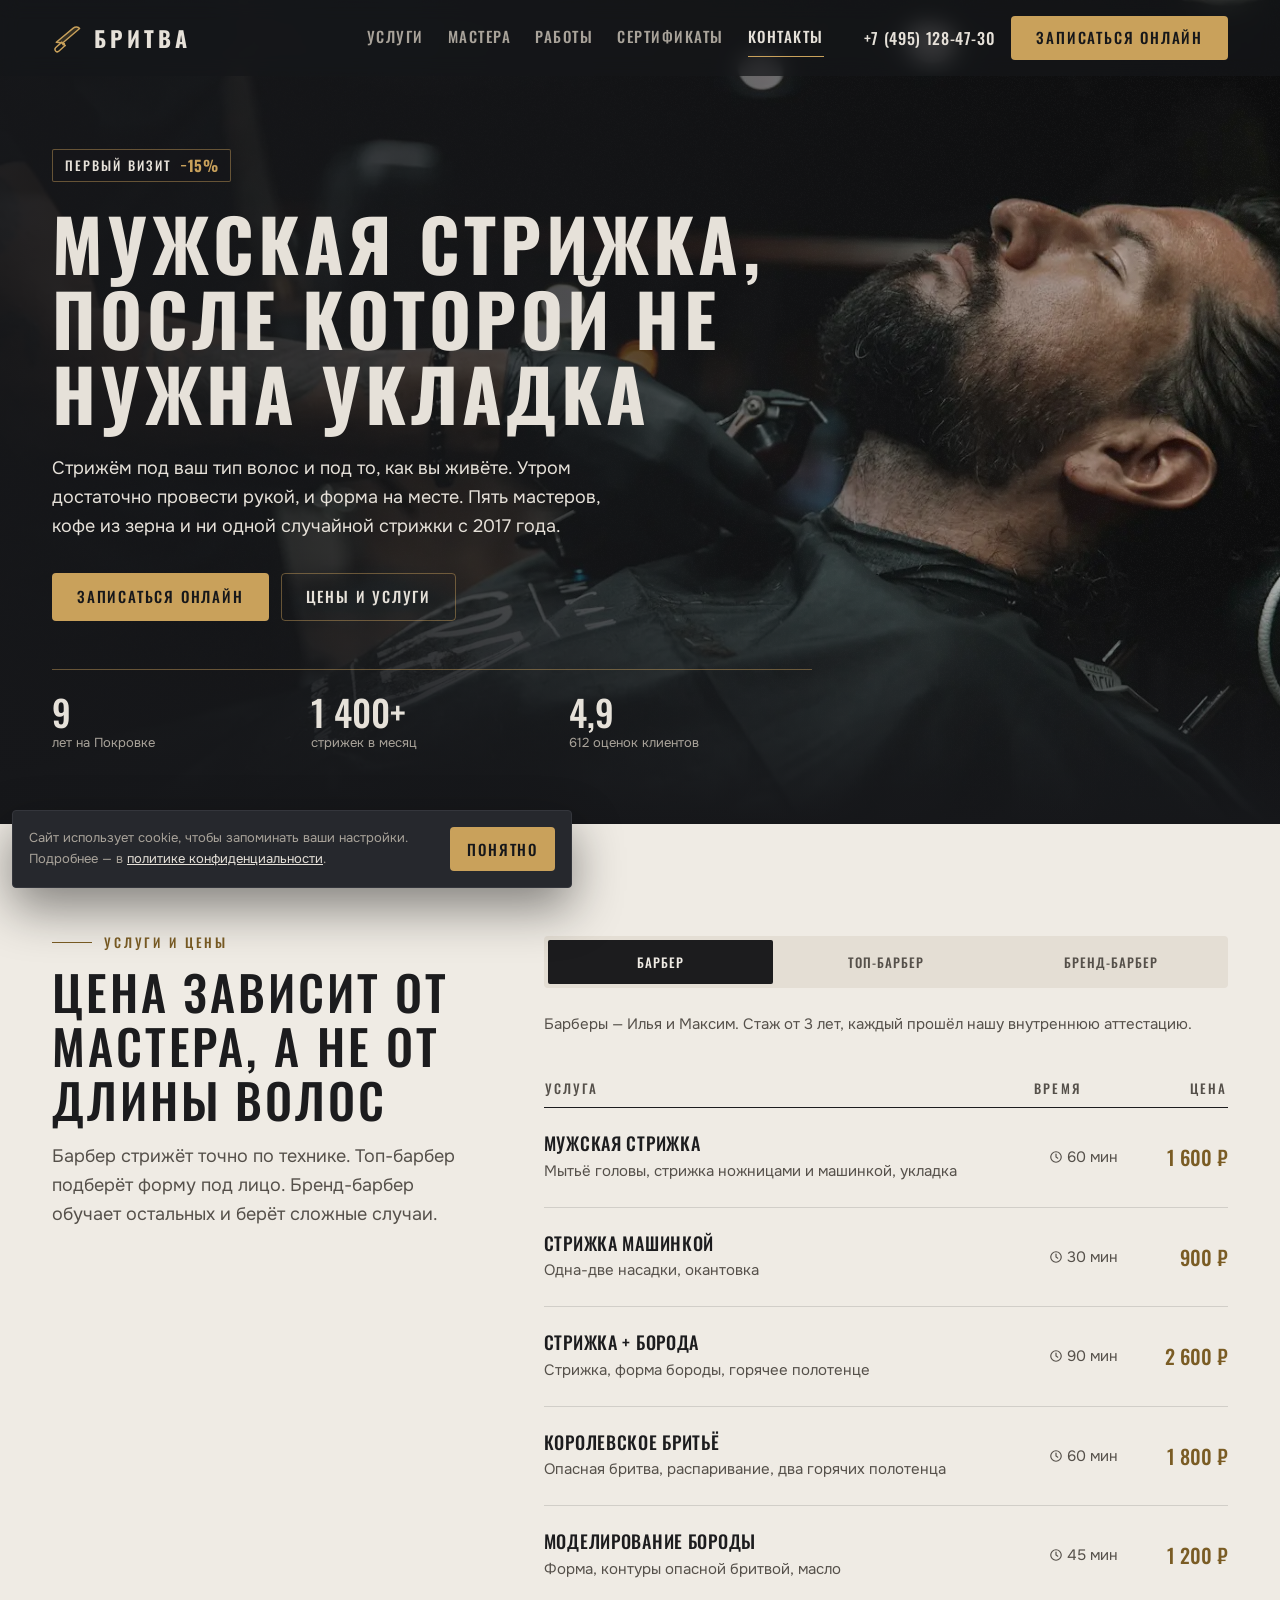
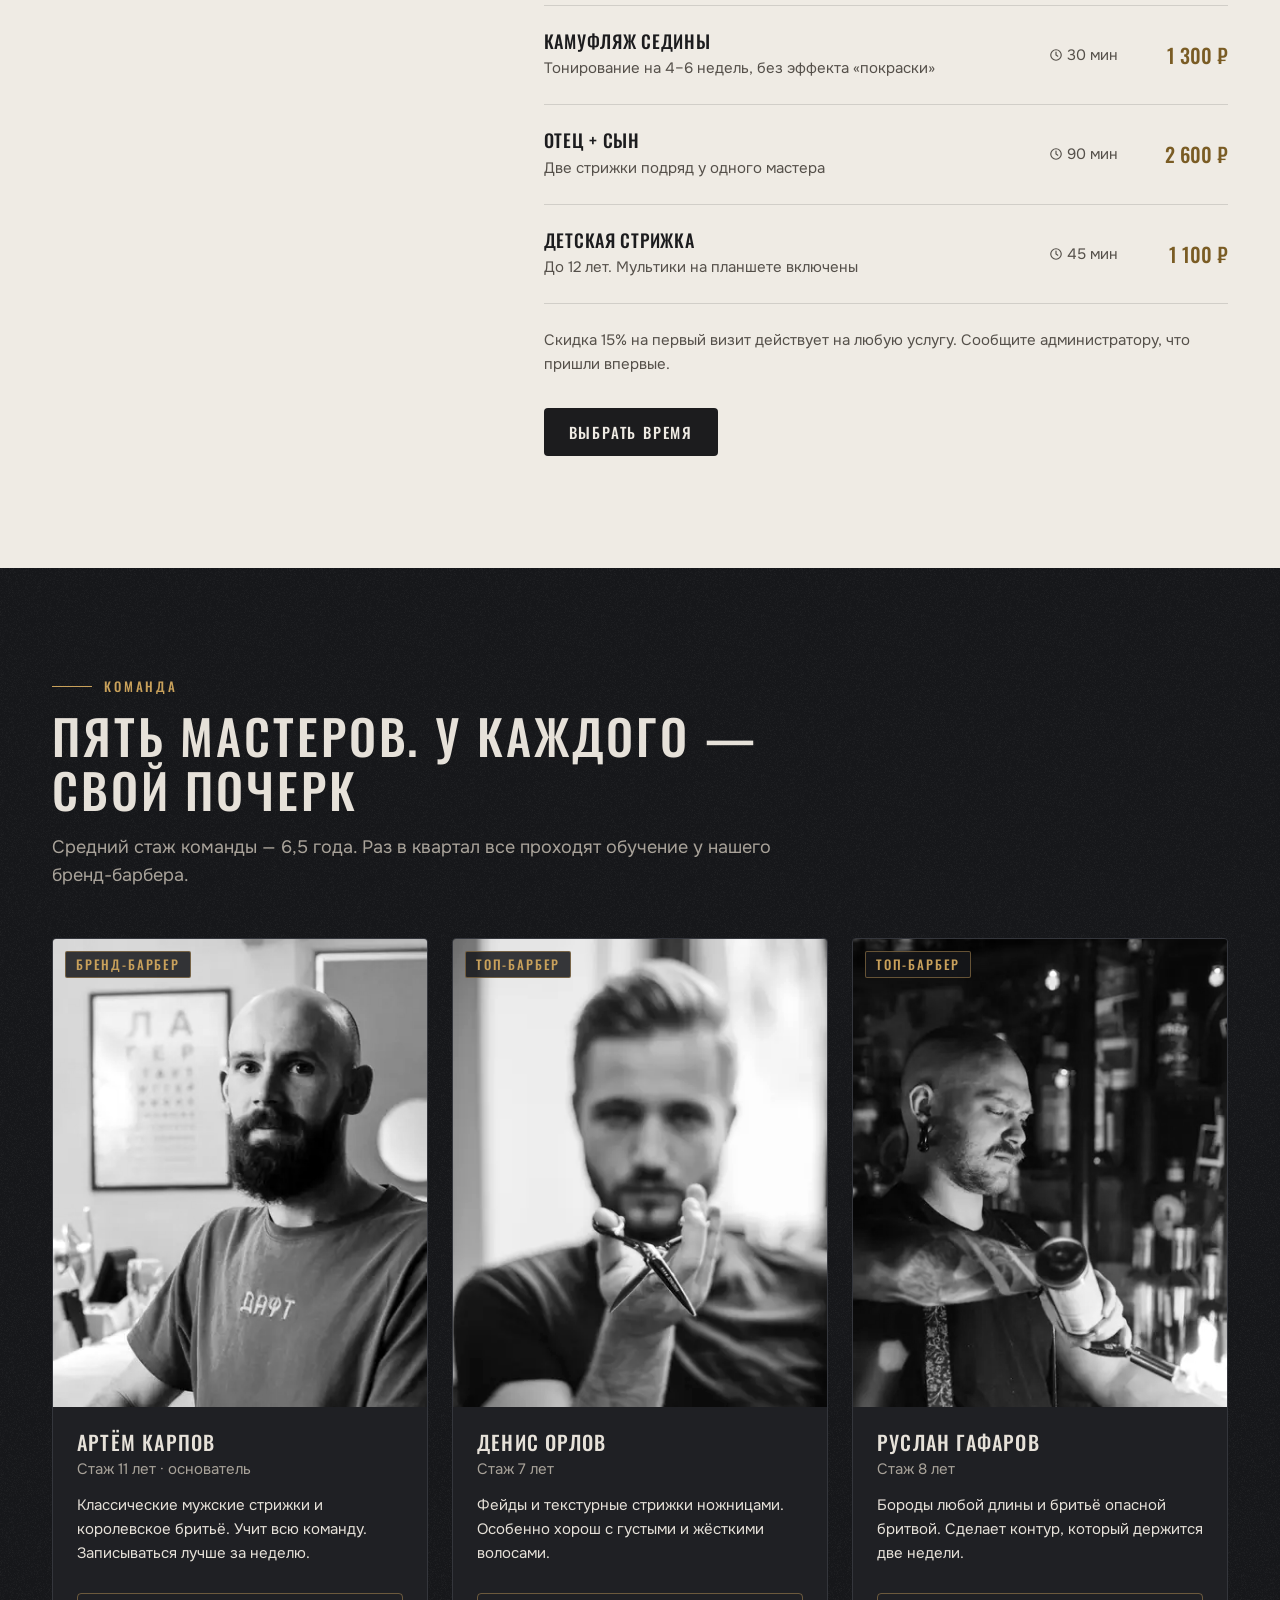
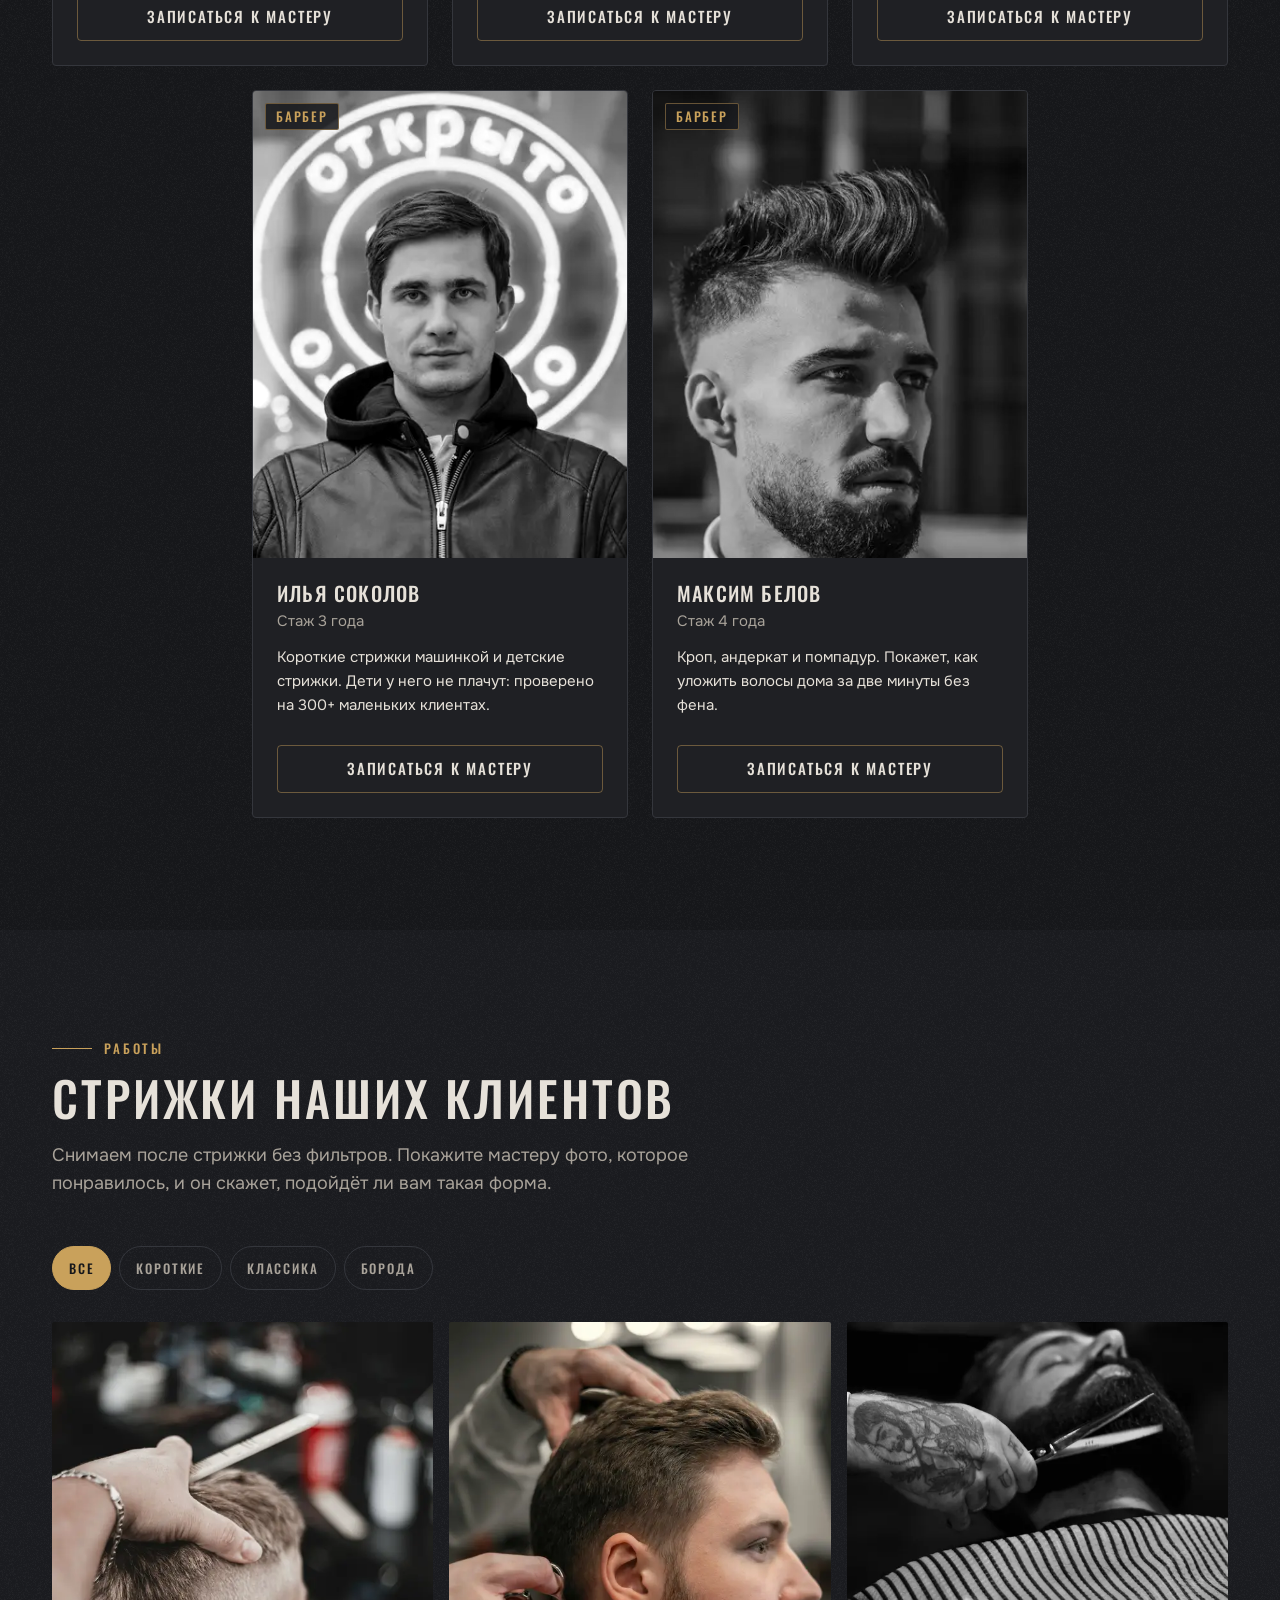
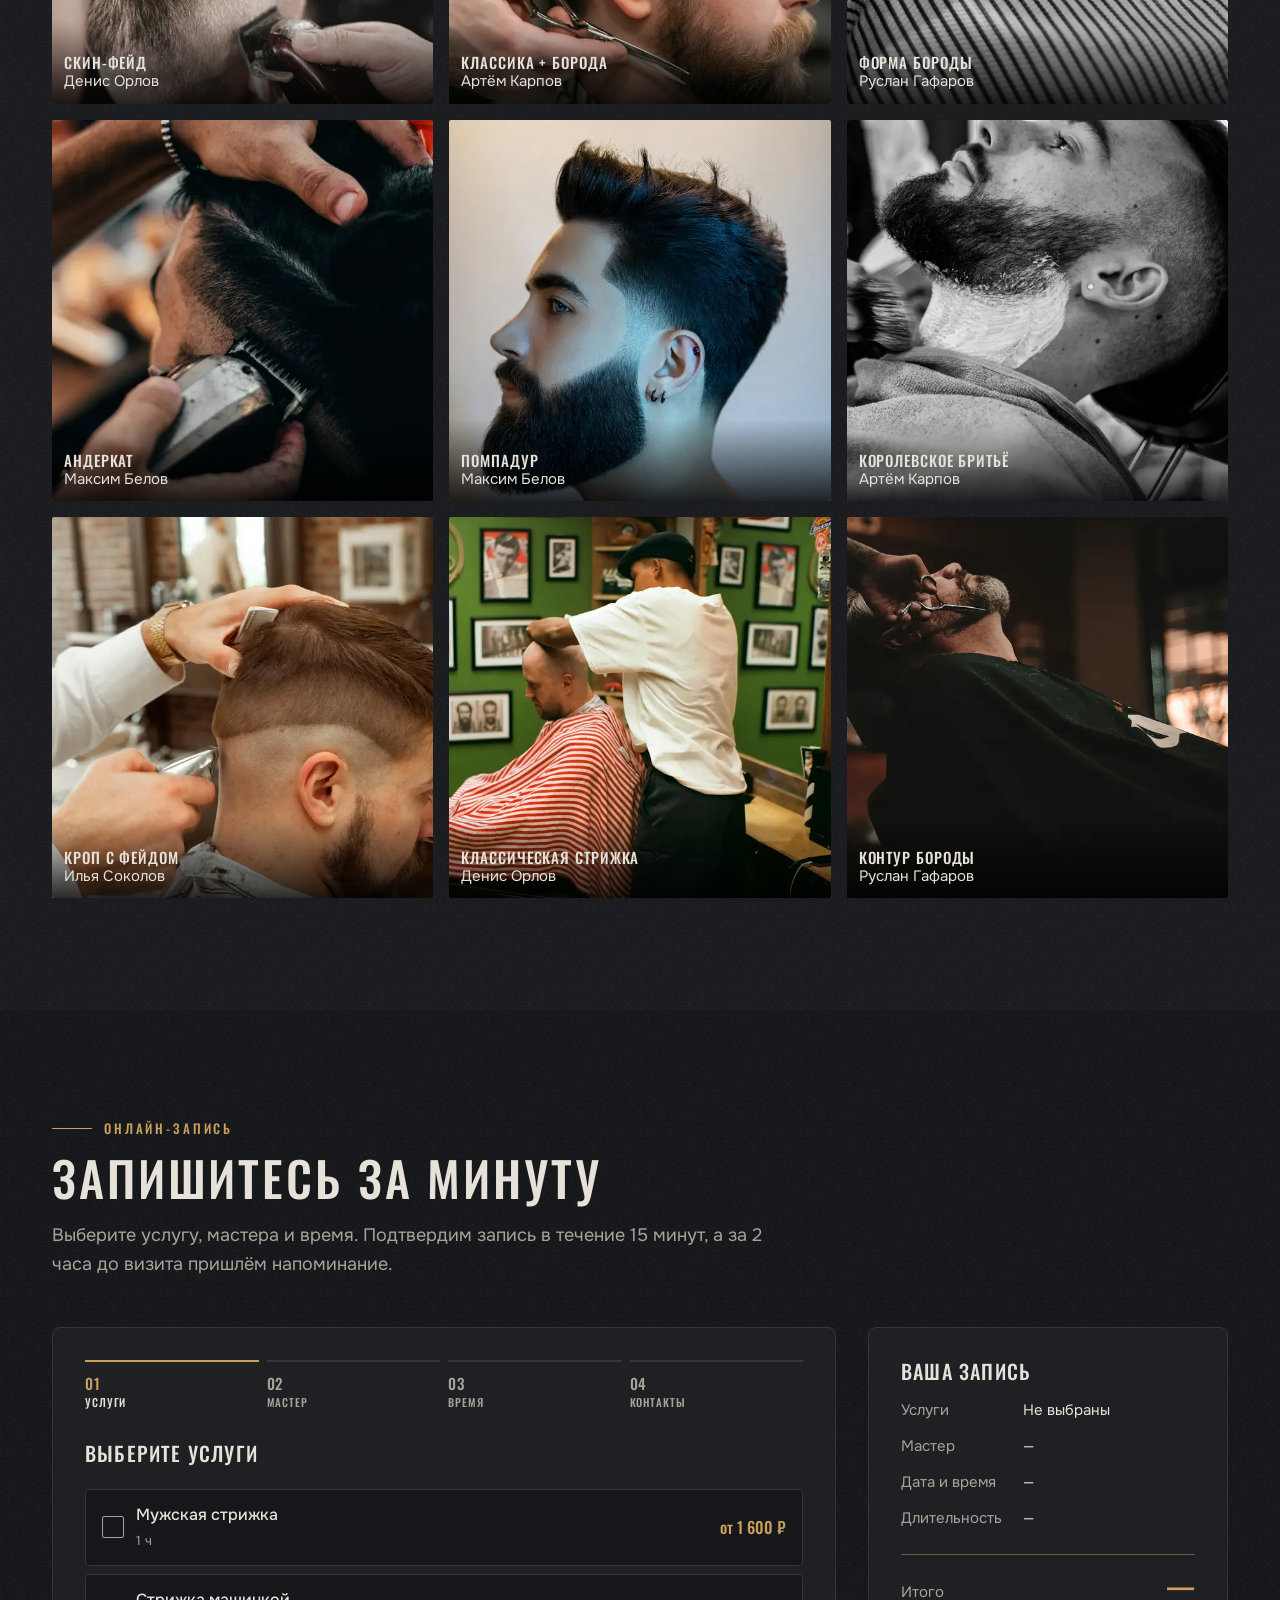
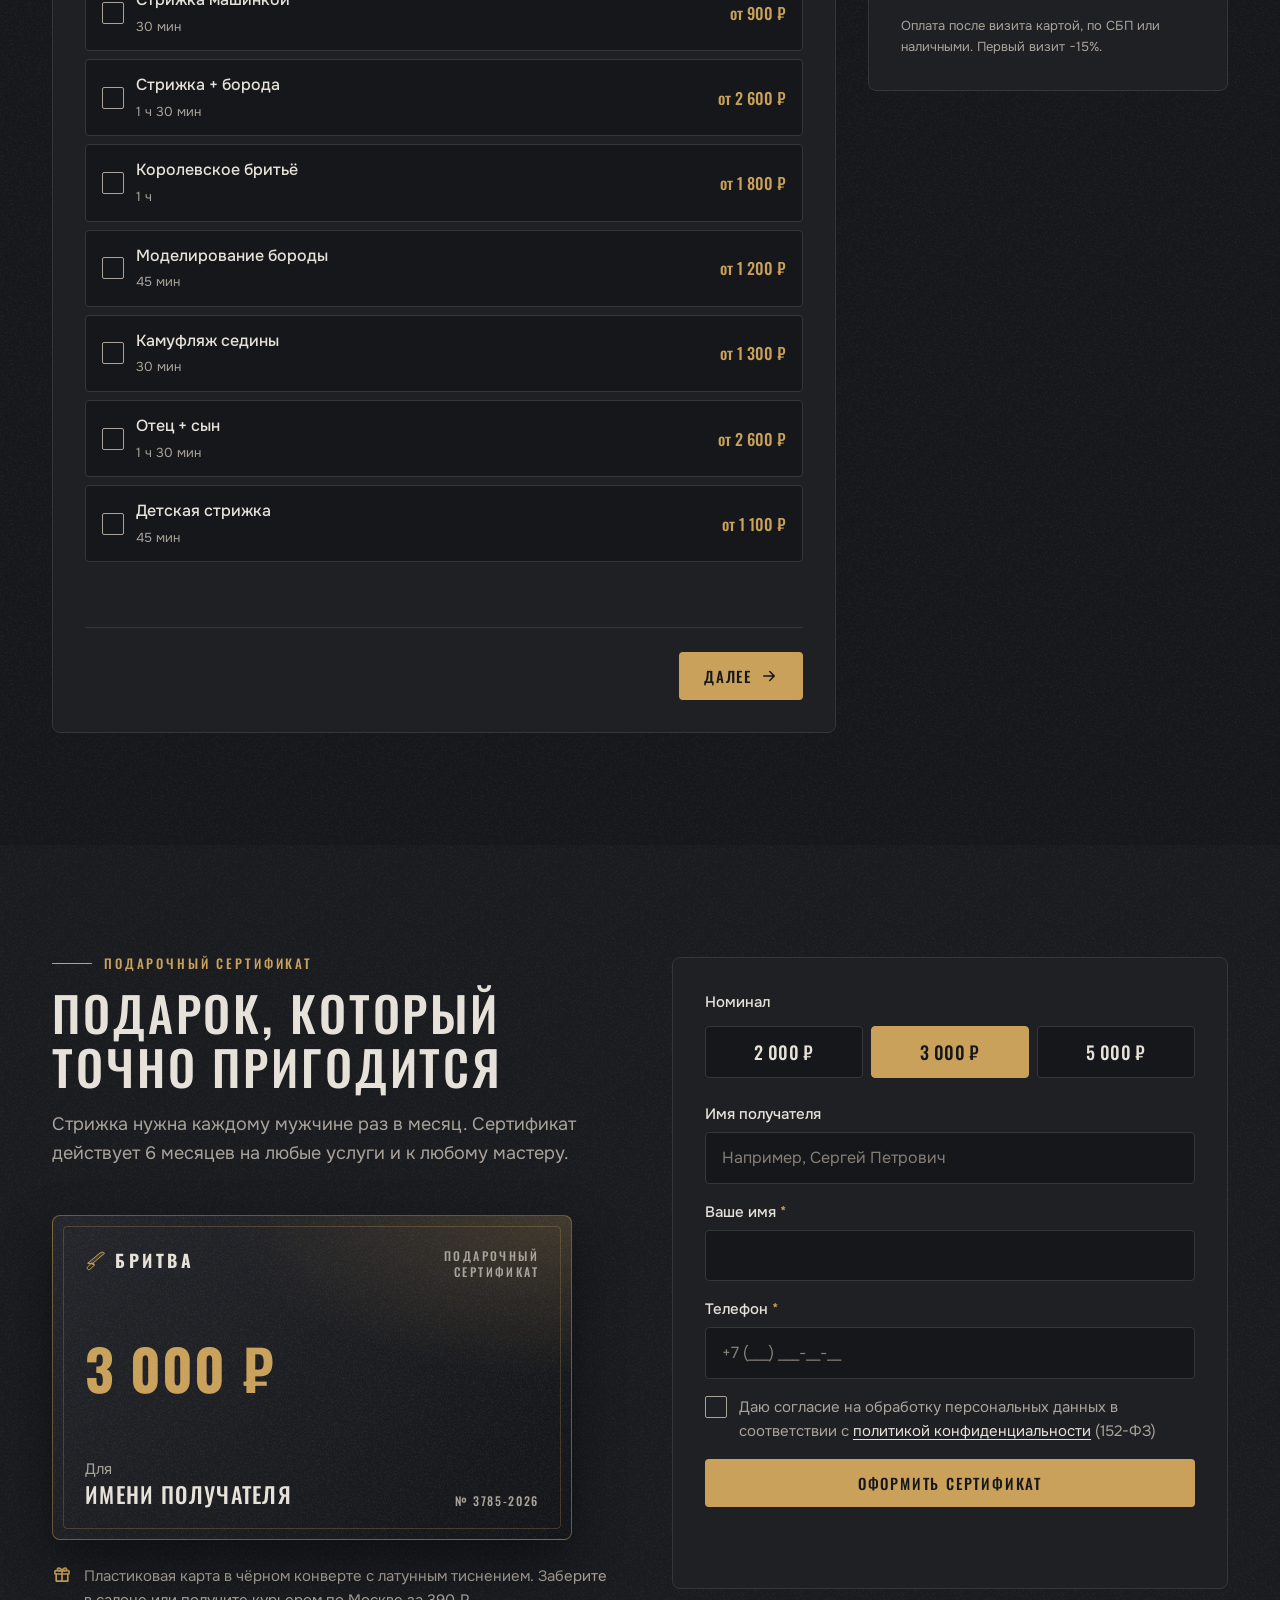
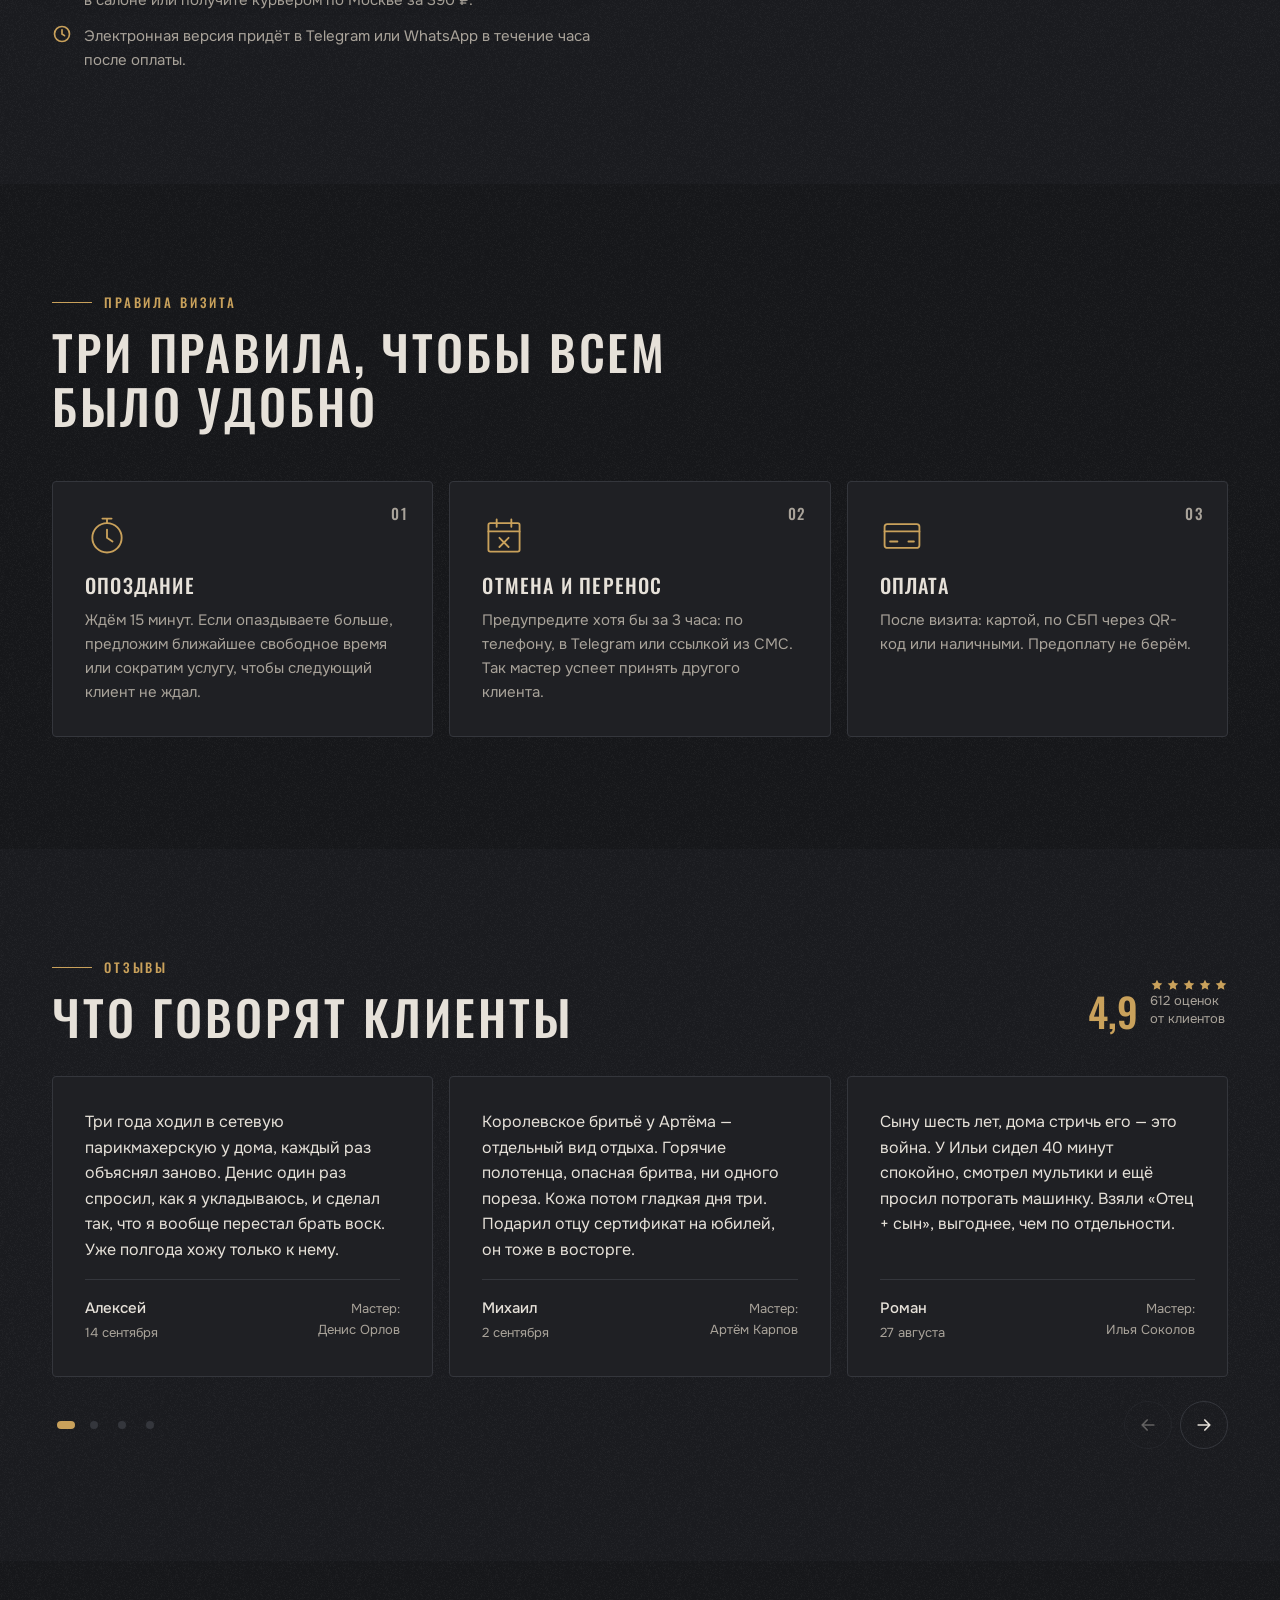
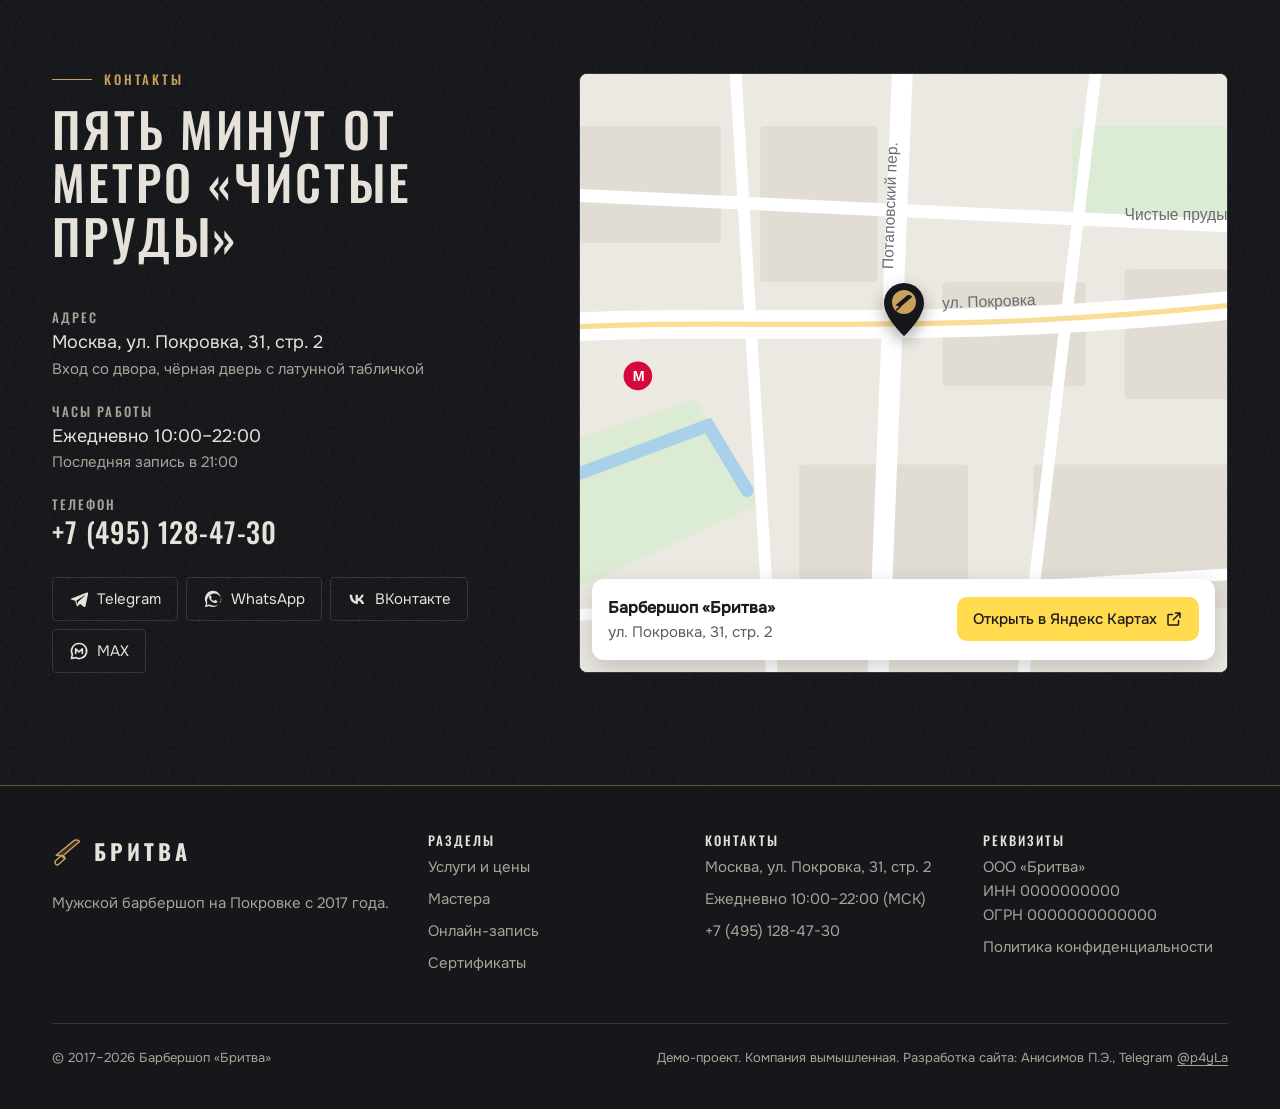
==== commit 822aff14: "Оценки без привязки к реальной площадке Co-Authored-By: Claude Opus 5.5 <noreply@anthropic.com>" ====
--- a/index.html
+++ b/index.html
@@ -175,7 +175,7 @@
           <dl class="hero__facts">
             <div><dt>лет на Покровке</dt><dd>9</dd></div>
             <div><dt>стрижек в месяц</dt><dd>1 400+</dd></div>
-            <div><dt>612 оценок на Яндекс Картах</dt><dd>4,9</dd></div>
+            <div><dt>612 оценок клиентов</dt><dd>4,9</dd></div>
           </dl>
         </div>
       </div>
@@ -568,7 +568,7 @@
             <span class="rating__num">4,9</span>
             <div>
               <div class="stars" aria-hidden="true"><svg><use href="#i-star"/></svg><svg><use href="#i-star"/></svg><svg><use href="#i-star"/></svg><svg><use href="#i-star"/></svg><svg><use href="#i-star"/></svg></div>
-              <p class="rating__meta">612 оценок<br>на Яндекс Картах</p>
+              <p class="rating__meta">612 оценок<br>от клиентов</p>
             </div>
           </div>
         </div>
